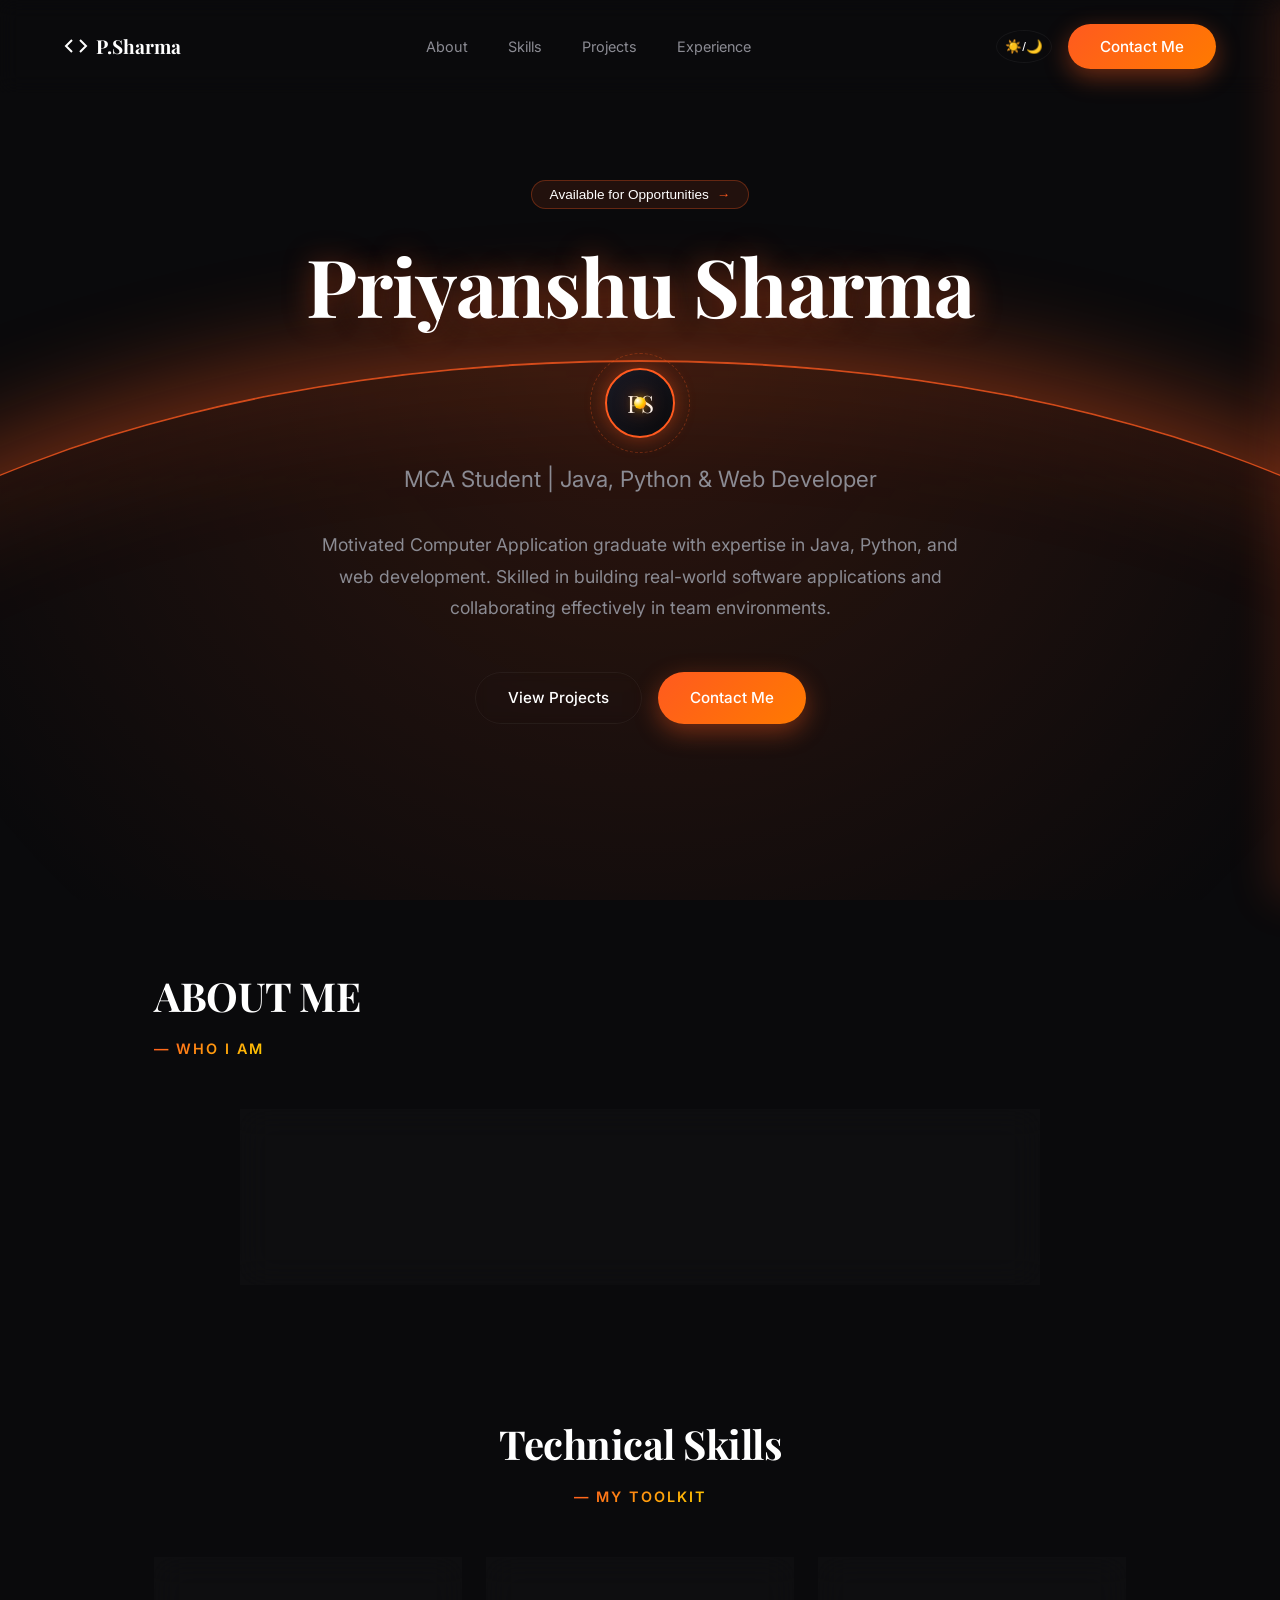
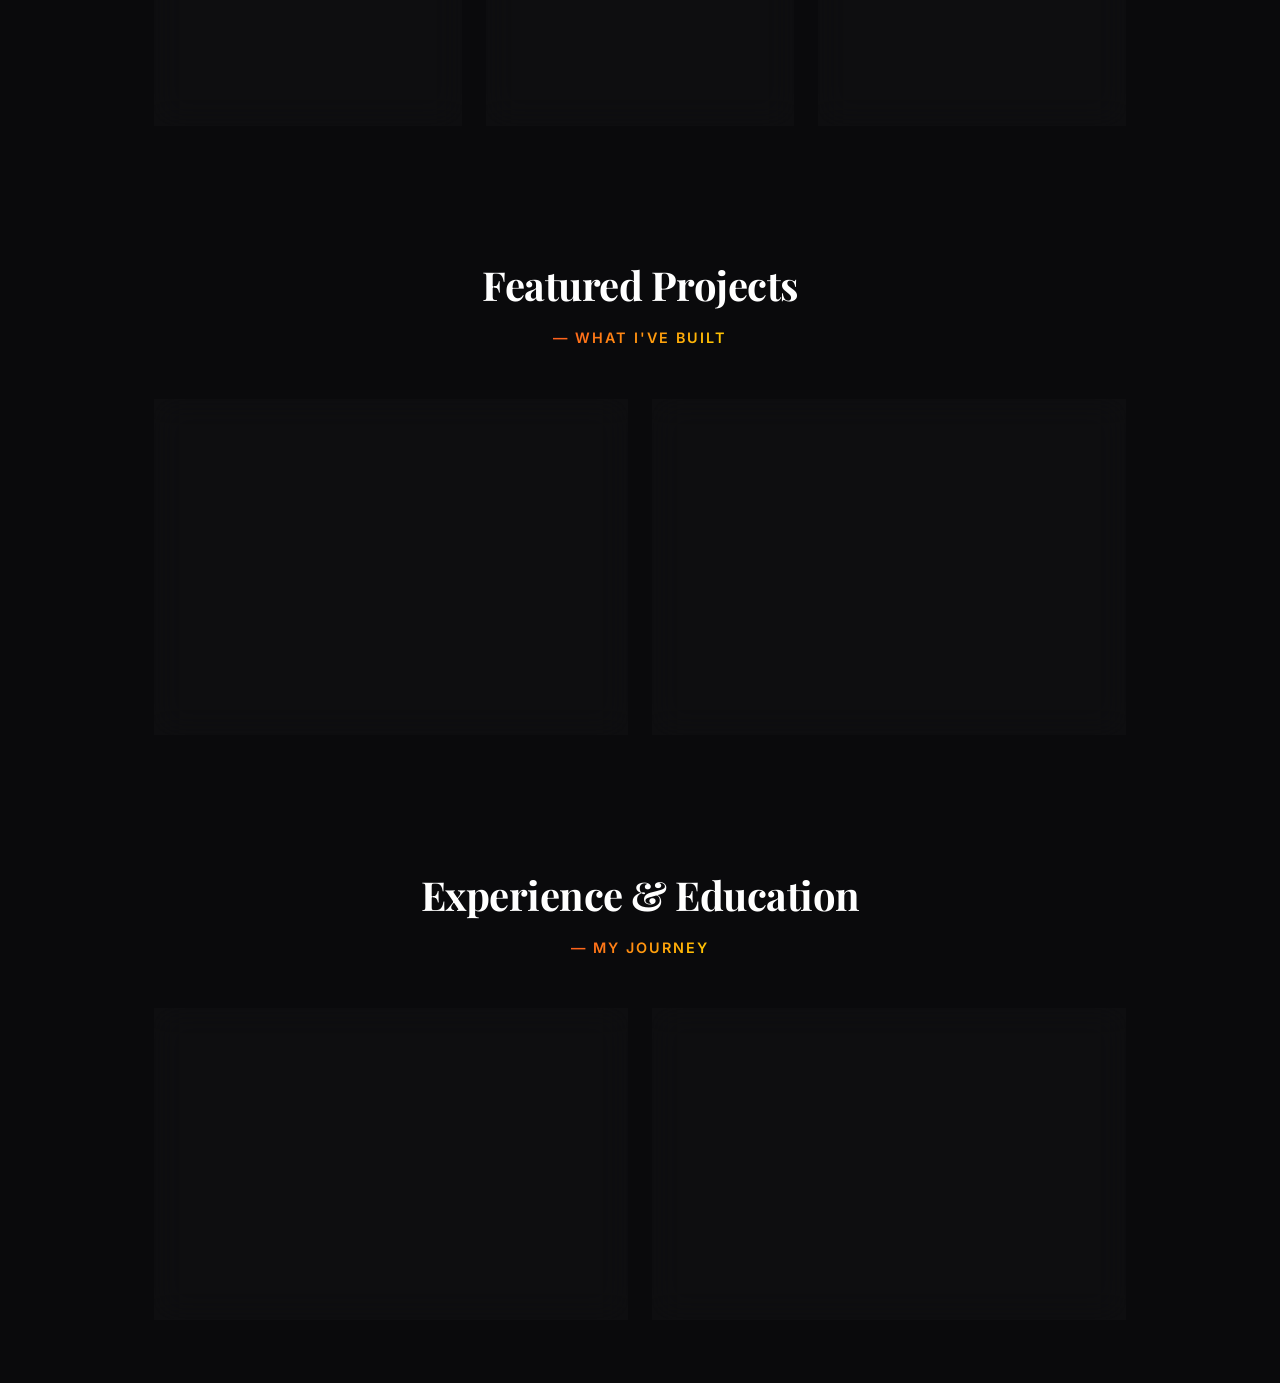
==== index.html @ 864eafe2 "modification 6.1" ====
<!DOCTYPE html>
<html lang="en">
<head>
    <meta charset="UTF-8">
    <meta name="viewport" content="width=device-width, initial-scale=1.0">
    <title>Priyanshu Sharma | Portfolio</title>
    
    <link rel="preconnect" href="https://fonts.googleapis.com">
    <link rel="preconnect" href="https://fonts.gstatic.com" crossorigin>
    <link href="https://fonts.googleapis.com/css2?family=Inter:wght@300;400;500;600&family=Playfair+Display:ital,wght@0,600;0,700;1,600&display=swap" rel="stylesheet">
    
    <link rel="stylesheet" href="style.css">
    <script src="script.js" defer></script>
</head>
<body>

    <nav>
        <div class="logo">
            <svg width="24" height="24" viewBox="0 0 24 24" fill="none" stroke="currentColor" stroke-width="2"><path d="M16 18l6-6-6-6M8 6l-6 6 6 6"/></svg>
            P.Sharma
        </div>
        <div class="nav-links">
            <a href="#about">About</a>
            <a href="#skills">Skills</a>
            <a href="#projects">Projects</a>
            <a href="#experience">Experience</a>
        </div>
        <div class="nav-actions">
            <button class="theme-toggle" id="toggleBtn" aria-label="Toggle Theme">☀️/🌙</button>
            <button class="btn btn-primary">Contact Me</button>
        </div>
    </nav>

    <section class="hero-section">
        <div class="hero-container text-center">
            
            <button class="pill-badge animate-up">
                Available for Opportunities <span>→</span>
            </button>
            
            <div class="hero-title-wrapper animate-up delay-1">
                <h1 class="glow-text">Priyanshu Sharma</h1>
                <div class="profile-orbit-container">
                    <div class="profile-img-placeholder">PS</div> <div class="orbit-path"></div>
                    <div class="orbit-planet"></div>
                </div>
            </div>
            
            <h2 class="animate-up delay-2">MCA Student | Java, Python & Web Developer</h2>
            
            <p class="animate-up delay-3 hero-desc">
                Motivated Computer Application graduate with expertise in Java, Python, and web development. Skilled in building real-world software applications and collaborating effectively in team environments.
            </p>
            
            <div class="hero-buttons animate-up delay-3">
                <a href="#projects" class="btn btn-outline">View Projects</a>
                <button class="btn btn-primary">Contact Me</button>
            </div>

        </div>

        <div class="hero-horizon"></div>
    </section>

    <section id="about" class="section-container relative-z">
        <div class="section-header animate-up">
            <h2>ABOUT ME</h2>
            <span class="gradient-text">— WHO I AM</span>
        </div>
        <div class="glass-card animate-up delay-1 text-center max-w-800 mx-auto">
            <p>Eager to contribute technical knowledge to innovative projects in a tech-driven organization. Currently pursuing Master of Computer Applications (MCA) at Kalinga Institute of Industrial Technology, building upon a strong foundation from my BCA at Techno India University.</p>
        </div>
    </section>

    <section id="skills" class="section-container relative-z">
        <div class="section-header text-center animate-up">
            <h2>Technical Skills</h2>
            <span class="gradient-text">— MY TOOLKIT</span>
        </div>
        <div class="grid-container animate-up delay-1">
            <div class="glass-card skill-card text-center">
                <h3>Programming</h3>
                <p class="text-muted">Java, Python, SQL</p>
            </div>
            <div class="glass-card skill-card text-center delay-1">
                <h3>Frameworks & Libs</h3>
                <p class="text-muted">React, NumPy, Pandas</p>
            </div>
            <div class="glass-card skill-card text-center delay-2">
                <h3>Databases & Tools</h3>
                <p class="text-muted">MySQL, Git</p>
            </div>
        </div>
    </section>

    <section id="projects" class="section-container relative-z">
        <div class="section-header animate-up text-center">
            <h2>Featured Projects</h2>
            <span class="gradient-text">— WHAT I'VE BUILT</span>
        </div>
        <div class="grid-container animate-up delay-1">
            <div class="glass-card project-card">
                <h3>Banking Management System</h3>
                <span class="tech-stack">Python, Streamlit</span>
                <ul class="project-bullets">
                    <li>Built a web-based AI banking assistant using Streamlit.</li>
                    <li>Automated balance inquiries and customer data retrieval.</li>
                    <li>Improved user task completion time by 40%.</li>
                </ul>
            </div>
            <div class="glass-card project-card delay-1">
                <h3>Employee Management System</h3>
                <span class="tech-stack">Java, MySQL</span>
                <ul class="project-bullets">
                    <li>Developed full-stack system to streamline HR workflows.</li>
                    <li>Integrated secure MySQL database improving data accuracy by 35%.</li>
                    <li>Implemented automated reporting modules.</li>
                </ul>
            </div>
        </div>
    </section>

    <section id="experience" class="section-container relative-z pb-5">
        <div class="section-header animate-up text-center">
            <h2>Experience & Education</h2>
            <span class="gradient-text">— MY JOURNEY</span>
        </div>
        <div class="grid-container animate-up delay-1">
            <div class="glass-card project-card">
                <h3>Web Development Intern</h3>
                <span class="tech-stack">Acmegrade | Sep 2024 – Oct 2024</span>
                <ul class="project-bullets mt-2">
                    <li>Collaborated in building responsive web applications.</li>
                    <li>Assisted in deployment and maintenance of production-grade systems.</li>
                </ul>
            </div>
            <div class="glass-card project-card delay-1">
                <h3>Master of Computer Applications</h3>
                <span class="tech-stack">KIIT University | 2025 – Present</span>
                <p class="text-muted mt-2">Currently pursuing MCA with a focus on advanced computing, full-stack development, and AI-based applications. CGPA: 7.5</p>
            </div>
        </div>
    </section>

    <div id="contactSidebar" class="contact-sidebar">
        <button id="closeSidebarBtn" class="close-sidebar-btn">✕</button>
        
        <div class="sidebar-content">
            <h3 class="sidebar-heading glow-text">Let's Work Together</h3>
            <p class="sidebar-subtext">Get in touch to collaborate or discuss opportunities.</p>
            <button class="btn btn-primary get-started-btn">Get Started</button>
            
            <div class="sidebar-details">
                <div class="contact-item">
                    <span class="label">Email</span>
                    <a href="mailto:priyanshusharma18015@gmail.com">priyanshusharma18015@gmail.com</a>
                </div>
                <div class="contact-item">
                    <span class="label">Phone</span>
                    <a href="tel:+917439451492">+91 7439451492</a>
                </div>
                
                <div class="sidebar-socials">
                    <a href="#" class="social-icon" aria-label="LinkedIn">
                        <svg viewBox="0 0 24 24" fill="currentColor"><path d="M19 0h-14c-2.761 0-5 2.239-5 5v14c0 2.761 2.239 5 5 5h14c2.762 0 5-2.239 5-5v-14c0-2.761-2.238-5-5-5zm-11 19h-3v-11h3v11zm-1.5-12.268c-.966 0-1.75-.79-1.75-1.764s.784-1.764 1.75-1.764 1.75.79 1.75 1.764-.783 1.764-1.75 1.764zm13.5 12.268h-3v-5.604c0-3.368-4-3.113-4 0v5.604h-3v-11h3v1.765c1.396-2.586 7-2.777 7 2.476v6.759z"/></svg>
                    </a>
                    <a href="https://github.com/priyanshusharma445" target="_blank" class="social-icon" aria-label="GitHub">
                        <svg viewBox="0 0 24 24" fill="currentColor"><path d="M12 0c-6.626 0-12 5.373-12 12 0 5.302 3.438 9.8 8.207 11.387.599.111.793-.261.793-.577v-2.234c-3.338.726-4.033-1.416-4.033-1.416-.546-1.387-1.333-1.756-1.333-1.756-1.089-.745.083-.729.083-.729 1.205.084 1.839 1.237 1.839 1.237 1.07 1.834 2.807 1.304 3.492.997.107-.775.418-1.305.762-1.604-2.665-.305-5.467-1.334-5.467-5.931 0-1.311.469-2.381 1.236-3.221-.124-.303-.535-1.524.117-3.176 0 0 1.008-.322 3.301 1.23.957-.266 1.983-.399 3.003-.404 1.02.005 2.047.138 3.006.404 2.291-1.552 3.297-1.23 3.297-1.23.653 1.653.242 2.874.118 3.176.77.84 1.235 1.911 1.235 3.221 0 4.609-2.807 5.624-5.479 5.921.43.372.823 1.102.823 2.222v3.293c0 .319.192.694.801.576 4.765-1.589 8.199-6.086 8.199-11.386 0-6.627-5.373-12-12-12z"/></svg>
                    </a>
                </div>
            </div>
        </div>
    </div>

</body>
</html>
---- style.css ----
/* --- Premium Theme Variables --- */
:root {
    --bg-primary: #0a0a0c;
    --text-main: #ffffff;
    --text-muted: #8b8b93;
    
    /* Brand Gradients & Glows */
    --accent-orange: #ff5a1f;
    --accent-yellow: #ffcc00;
    --glow-orange: rgba(255, 90, 31, 0.4);
    --glow-yellow: rgba(255, 200, 0, 0.2);
    
    /* Glassmorphism */
    --nav-bg: rgba(10, 10, 12, 0.8);
    --glass-bg: rgba(20, 20, 24, 0.4);
    --glass-border: rgba(255, 255, 255, 0.05);
}

/* Light Mode Overrides */
body.light-mode {
    --bg-primary: #f8f9fa;
    --text-main: #111111;
    --text-muted: #555555;
    --nav-bg: rgba(248, 249, 250, 0.9);
    --glass-bg: rgba(255, 255, 255, 0.7);
    --glass-border: rgba(0, 0, 0, 0.1);
}

/* --- Base Typography & Reset --- */
* { margin: 0; padding: 0; box-sizing: border-box; scroll-behavior: smooth; }

body {
    background-color: var(--bg-primary);
    color: var(--text-main);
    font-family: 'Inter', sans-serif;
    overflow-x: hidden;
    transition: background-color 0.4s ease, color 0.4s ease;
    line-height: 1.6;
}

/* Elegant Headings */
h1, h2, h3 { font-family: 'Playfair Display', serif; font-weight: 700; }

.text-center { text-align: center; }
.text-muted { color: var(--text-muted); }
.mx-auto { margin-left: auto; margin-right: auto; }
.max-w-800 { max-width: 800px; }
.relative-z { position: relative; z-index: 10; }
.mt-2 { margin-top: 0.5rem; }
.pb-5 { padding-bottom: 5rem; }

.glow-text { text-shadow: 0 0 30px var(--glow-orange); }
.gradient-text {
    background: linear-gradient(135deg, var(--accent-orange), var(--accent-yellow));
    -webkit-background-clip: text;
    -webkit-text-fill-color: transparent;
    font-weight: 600; letter-spacing: 2px; font-size: 0.9rem; text-transform: uppercase;
}

/* --- Navigation --- */
nav {
    display: flex; justify-content: space-between; align-items: center;
    padding: 1.5rem 5%; position: fixed; top: 0; width: 100%;
    z-index: 100; background: transparent; 
    backdrop-filter: blur(10px); -webkit-backdrop-filter: blur(10px);
    transition: all 0.5s ease;
}
.logo { font-size: 1.2rem; font-weight: bold; display: flex; align-items: center; gap: 8px; font-family: 'Playfair Display', serif;}
.nav-links { display: flex; gap: 2.5rem; }
.nav-links a { color: var(--text-muted); font-size: 0.9rem; text-decoration: none; transition: color 0.3s; }
.nav-links a:hover { color: var(--text-main); }
.nav-actions { display: flex; align-items: center; gap: 1rem; }

/* --- Buttons --- */
.btn {
    font-family: 'Inter', sans-serif; font-weight: 500; font-size: 0.95rem;
    padding: 0.8rem 2rem; border-radius: 50px; cursor: pointer;
    border: none; transition: all 0.3s ease; display: inline-block; text-decoration: none;
}
.btn-primary {
    background: linear-gradient(135deg, var(--accent-orange), #ff7a00); color: #fff;
    box-shadow: 0 8px 25px var(--glow-orange);
}
.btn-primary:hover { transform: translateY(-2px); box-shadow: 0 12px 35px var(--glow-orange); }

.btn-outline {
    background: transparent; border: 1px solid var(--glass-border); color: var(--text-main);
    backdrop-filter: blur(5px);
}
.btn-outline:hover { background: rgba(255,255,255,0.05); border-color: var(--text-muted); }

.theme-toggle {
    background: transparent; border: 1px solid var(--glass-border); color: var(--text-main);
    padding: 0.5rem; border-radius: 50%; cursor: pointer; transition: 0.3s;
}
.theme-toggle:hover { background: var(--glass-bg); transform: scale(1.1); }

/* Pill Badge */
.pill-badge {
    background: rgba(255,90,31,0.1); border: 1px solid rgba(255,90,31,0.3);
    padding: 6px 18px; border-radius: 50px; color: var(--text-main);
    font-size: 0.85rem; display: inline-flex; align-items: center; gap: 8px;
    cursor: pointer; margin-bottom: 2rem; transition: all 0.3s;
}
.pill-badge span { color: var(--accent-orange); font-weight: bold; }
.pill-badge:hover { background: rgba(255,90,31,0.2); box-shadow: 0 0 20px var(--glow-orange); }

/* --- Centered Hero Layout --- */
.hero-section {
    position: relative; min-height: 100vh; display: flex; flex-direction: column; 
    align-items: center; justify-content: flex-start; padding-top: 20vh;
    overflow: hidden; 
}
.hero-container { position: relative; z-index: 10; max-width: 800px; padding: 0 5%; }

/* NEW: Hero Title & Orbit Container */
.hero-title-wrapper {
    display: flex; align-items: center; justify-content: center;
    gap: 1.5rem; flex-wrap: wrap; margin-bottom: 0.5rem;
}
.hero-title-wrapper h1 { font-size: 5rem; letter-spacing: -1px; line-height: 1.1; margin: 0; }

.profile-orbit-container {
    position: relative; width: 100px; height: 100px;
    display: flex; justify-content: center; align-items: center;
}
.profile-img-placeholder {
    width: 70px; height: 70px; border-radius: 50%;
    background: linear-gradient(135deg, #1a1a24, #0a0a0c);
    border: 2px solid #ff5a1f; box-shadow: 0 0 20px rgba(255, 90, 31, 0.4);
    display: flex; justify-content: center; align-items: center;
    font-family: 'Playfair Display', serif; font-size: 1.5rem; color: #fff; z-index: 2;
}
.orbit-path {
    position: absolute; width: 100%; height: 100%;
    border: 1px dashed rgba(255, 90, 31, 0.3); border-radius: 50%;
}
.orbit-planet {
    position: absolute; top: 50%; left: 50%; width: 12px; height: 12px;
    background: radial-gradient(circle at 30% 30%, #ffffff, #ffcc00, #ff5a1f);
    border-radius: 50%; box-shadow: 0 0 10px rgba(255, 200, 0, 0.6), 0 0 20px rgba(255, 90, 31, 0.8);
    margin: -6px 0 0 -6px; animation: rotateOrbit 8s linear infinite; z-index: 3;
}
@keyframes rotateOrbit {
    from { transform: rotate(0deg) translateX(50px) rotate(0deg); }
    to { transform: rotate(360deg) translateX(50px) rotate(-360deg); }
}

.hero-container h2 { font-size: 1.4rem; color: var(--text-muted); margin-bottom: 2rem; font-family: 'Inter', sans-serif; font-weight: 400; }
.hero-desc { font-size: 1.1rem; color: var(--text-muted); margin-bottom: 3rem; line-height: 1.8; }
.hero-buttons { display: flex; gap: 1rem; justify-content: center; }

/* Massive Semi-Circular Horizon */
.hero-horizon {
    position: absolute; bottom: -40vh; left: 50%; transform: translateX(-50%);
    width: 150vw; height: 100vh; border-radius: 50% 50% 0 0;
    border-top: 2px solid rgba(255, 90, 31, 0.8);
    box-shadow: 0 -30px 100px rgba(255, 90, 31, 0.4), inset 0 50px 100px rgba(255, 90, 31, 0.1);
    background: radial-gradient(ellipse at top, rgba(255, 90, 31, 0.15) 0%, transparent 60%);
    z-index: 1; pointer-events: none;
}

/* --- Sections & Glass Cards --- */
.section-container { padding: 4rem 5%; max-width: 1100px; margin: 0 auto; }
.section-header { margin-bottom: 3rem; }
.section-header h2 { font-size: 2.5rem; margin-bottom: 0.5rem; letter-spacing: -0.5px; }

.glass-card {
    background: var(--glass-bg); border: 1px solid var(--glass-border);
    border-radius: 20px; padding: 3rem 2.5rem;
    backdrop-filter: blur(16px); -webkit-backdrop-filter: blur(16px);
    transition: all 0.4s ease;
}
.glass-card:hover { transform: translateY(-5px); border-color: rgba(255, 90, 31, 0.3); box-shadow: 0 10px 30px rgba(0,0,0,0.3); }

.grid-container { display: grid; grid-template-columns: repeat(auto-fit, minmax(300px, 1fr)); gap: 1.5rem; }

.skill-card h3 { margin-bottom: 0.5rem; font-size: 1.4rem; font-family: 'Inter', sans-serif; font-weight: 600;}
.project-card h3 { font-size: 1.5rem; margin-bottom: 0.3rem; }
.tech-stack { display: inline-block; font-size: 0.85rem; color: var(--accent-orange); margin-bottom: 1.5rem; font-weight: 500; }
.project-bullets { margin-left: 1.2rem; color: var(--text-muted); font-size: 0.95rem; }
.project-bullets li { margin-bottom: 0.5rem; }

/* --- NEW: Sliding Contact Sidebar --- */
.contact-sidebar {
    position: fixed; top: 0; right: 0; width: 100%; max-width: 420px; height: 100vh;
    background: rgba(20, 20, 24, 0.85); backdrop-filter: blur(15px); -webkit-backdrop-filter: blur(15px);
    border-left: 2px solid rgba(255, 90, 31, 0.6); box-shadow: -10px 0 40px rgba(255, 90, 31, 0.15);
    z-index: 9999; transform: translateX(100%); transition: transform 0.5s ease;
    display: flex; flex-direction: column; justify-content: center;
}
.contact-sidebar.active { transform: translateX(0); }

.close-sidebar-btn {
    position: absolute; top: 2rem; right: 2.5rem; background: transparent; border: none;
    color: #8b8b93; font-size: 1.8rem; cursor: pointer; transition: color 0.3s ease, transform 0.3s ease;
}
.close-sidebar-btn:hover { color: #ff5a1f; transform: rotate(90deg); }

.sidebar-content { padding: 3rem; }
.sidebar-heading { font-family: 'Playfair Display', serif; font-size: 2.2rem; margin-bottom: 0.5rem; }
.sidebar-subtext { color: #8b8b93; margin-bottom: 2rem; font-size: 0.95rem; line-height: 1.5; }
.get-started-btn { margin-bottom: 3rem; width: 100%; }

.contact-item { margin-bottom: 1.5rem; }
.contact-item .label { display: block; font-size: 0.8rem; color: #8b8b93; text-transform: uppercase; letter-spacing: 1px; margin-bottom: 0.3rem; }
.contact-item a { color: #ffffff; font-size: 1.1rem; text-decoration: none; transition: color 0.3s ease; }
.contact-item a:hover { color: #ff5a1f; text-shadow: 0 0 10px rgba(255, 90, 31, 0.5); }

.sidebar-socials { display: flex; gap: 1rem; margin-top: 2rem; }
.social-icon {
    width: 45px; height: 45px; border-radius: 50%; border: 1px solid var(--glass-border); background: rgba(255,255,255,0.05);
    display: flex; align-items: center; justify-content: center; color: var(--text-main); transition: all 0.3s ease;
}
.social-icon svg { width: 20px; height: 20px; }
.social-icon:hover {
    border-color: var(--accent-orange); color: var(--accent-orange);
    box-shadow: 0 0 15px var(--glow-orange); transform: translateY(-3px);
}

/* --- Entrance Animations --- */
.animate-up { opacity: 0; transform: translateY(30px); transition: all 0.8s cubic-bezier(0.16, 1, 0.3, 1); }
.animate-up.visible { opacity: 1; transform: translateY(0); }
.delay-1 { transition-delay: 0.1s; }
.delay-2 { transition-delay: 0.2s; }
.delay-3 { transition-delay: 0.3s; }

/* --- Responsive --- */
@media (max-width: 900px) {
    .nav-links { display: none; }
    .hero-title-wrapper h1 { font-size: 3.5rem; }
    .hero-horizon { width: 250vw; bottom: -20vh; height: 60vh; }
    .hero-buttons { flex-direction: column; width: 100%; max-width: 300px; margin: 0 auto; }
}
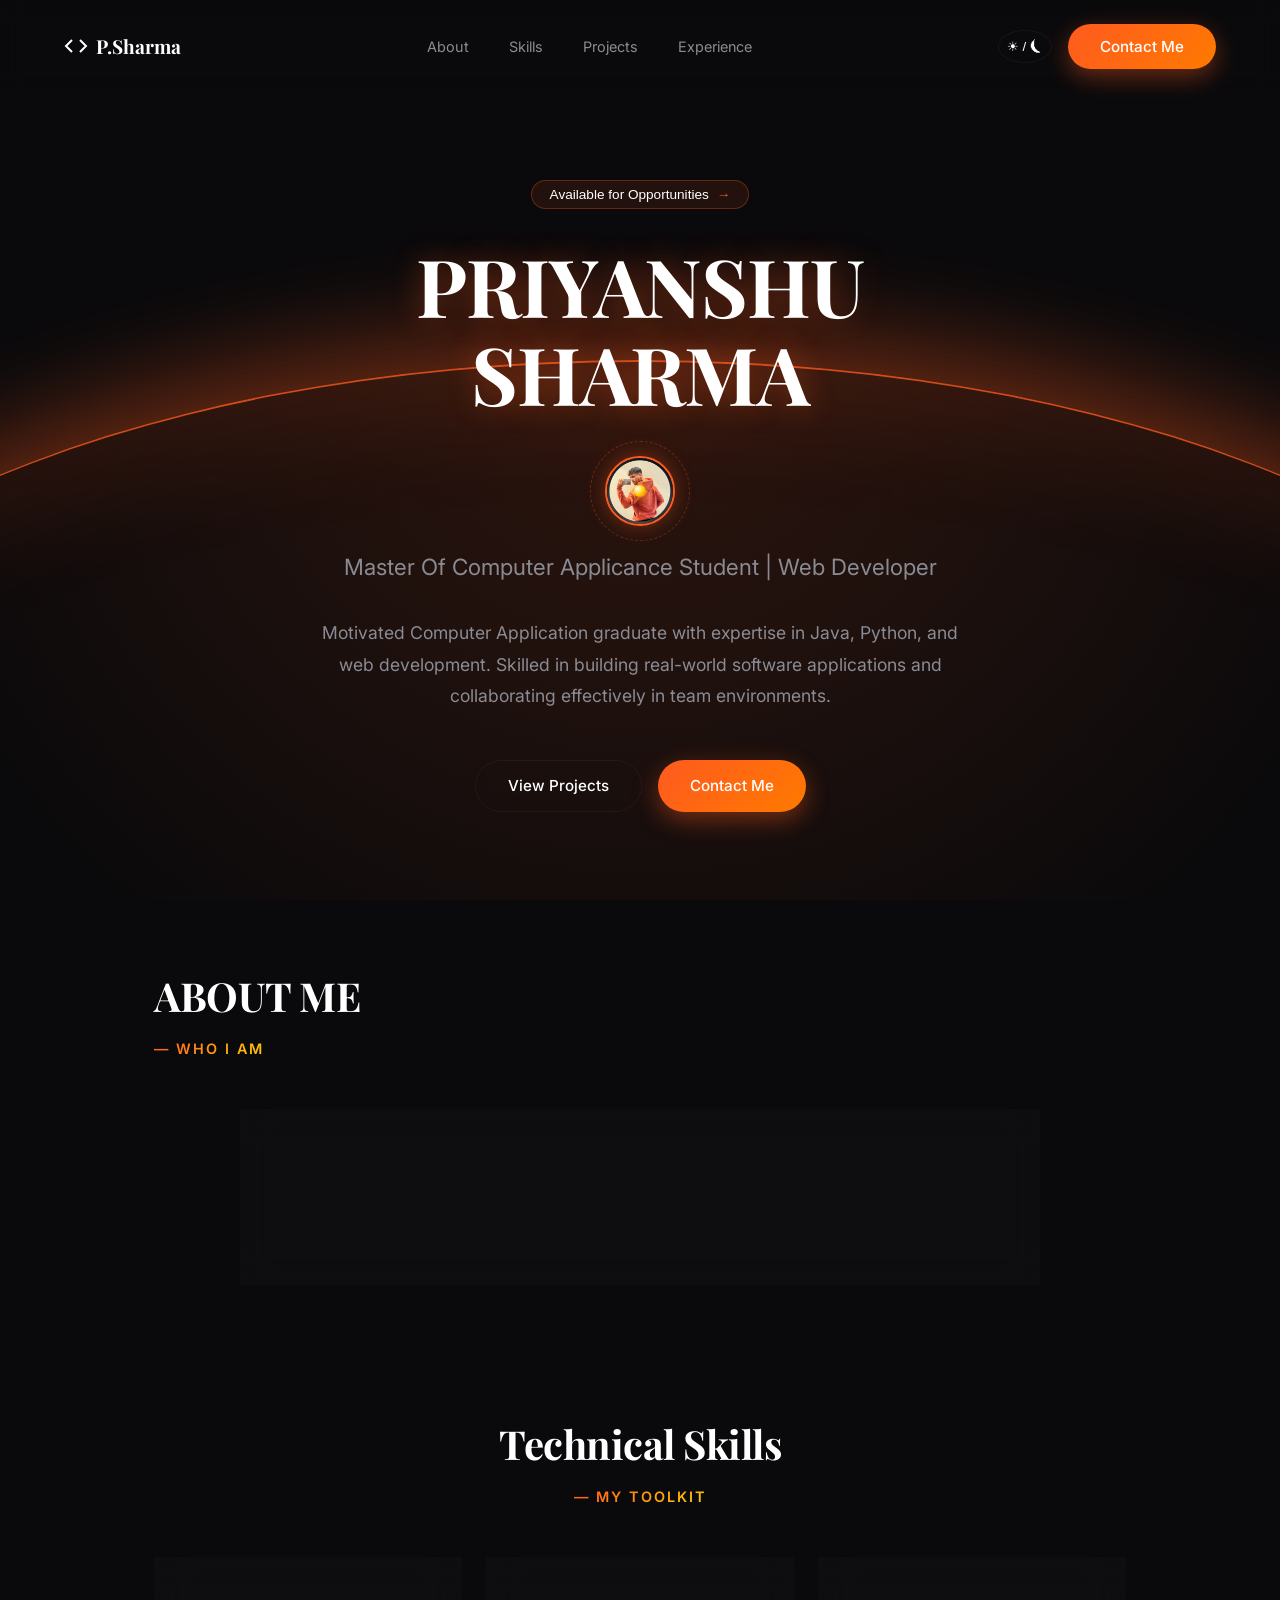
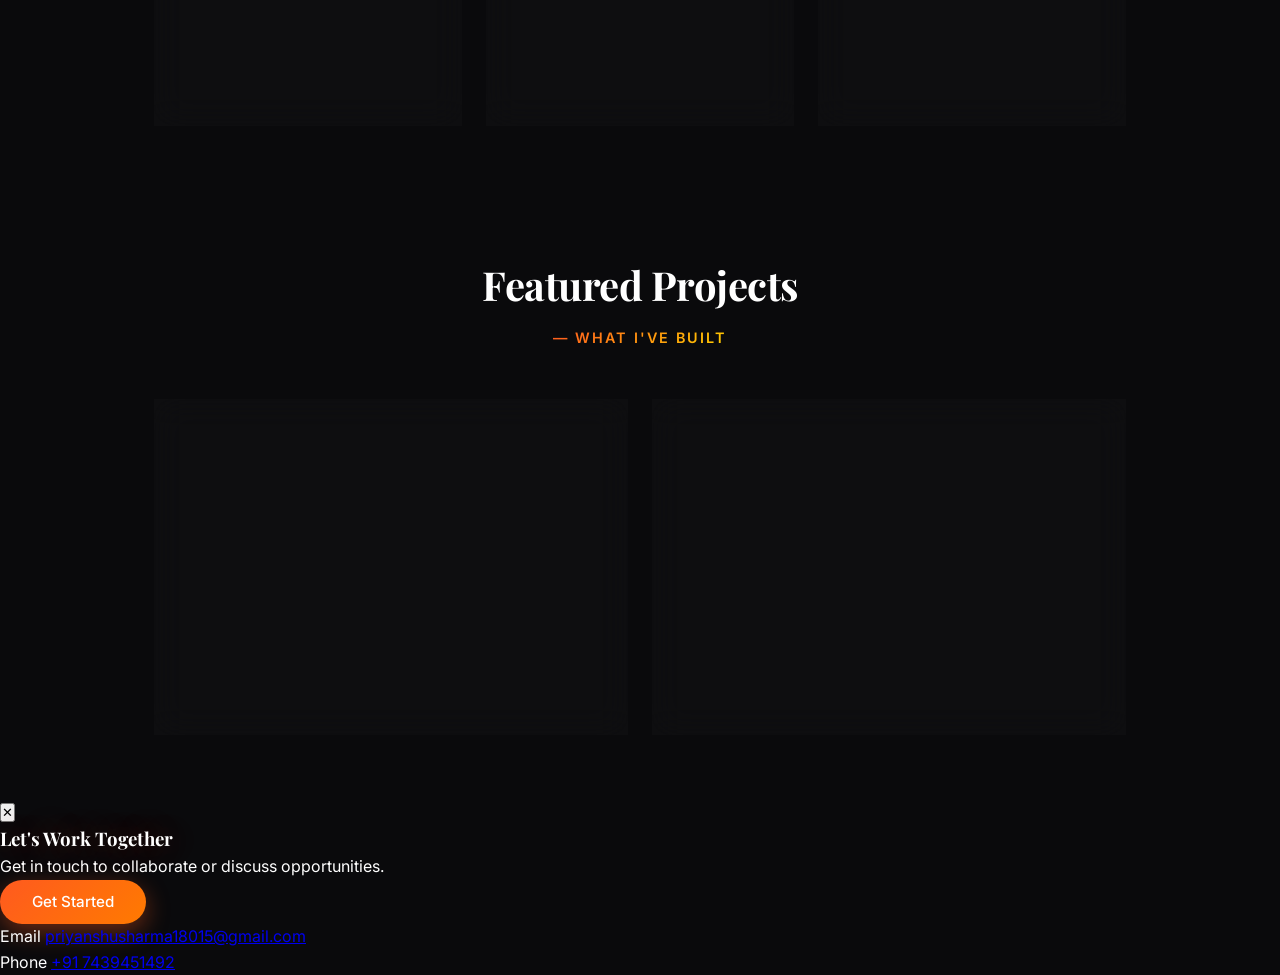
==== commit 0f155c20: "modification 6.5" ====
--- a/index.html
+++ b/index.html
@@ -26,7 +26,7 @@
             <a href="#experience">Experience</a>
         </div>
         <div class="nav-actions">
-            <button class="theme-toggle" id="toggleBtn" aria-label="Toggle Theme">☀️/🌙</button>
+            <button class="theme-toggle" id="toggleBtn" aria-label="Toggle Theme">☀︎ / ⏾ </button>
             <button class="btn btn-primary">Contact Me</button>
         </div>
     </nav>
@@ -39,14 +39,17 @@
             </button>
             
             <div class="hero-title-wrapper animate-up delay-1">
-                <h1 class="glow-text">Priyanshu Sharma</h1>
+                <h1 class="glow-text">PRIYANSHU SHARMA</h1>
                 <div class="profile-orbit-container">
-                    <div class="profile-img-placeholder">PS</div> <div class="orbit-path"></div>
+                    <div class="profile-img-placeholder">
+                        <img src="myself.jpeg" alt="Priyanshu Sharma">
+                    </div> 
+                    <div class="orbit-path"></div>
                     <div class="orbit-planet"></div>
                 </div>
             </div>
             
-            <h2 class="animate-up delay-2">MCA Student | Java, Python & Web Developer</h2>
+            <h2 class="animate-up delay-2">Master Of Computer Applicance Student | Web Developer</h2>
             
             <p class="animate-up delay-3 hero-desc">
                 Motivated Computer Application graduate with expertise in Java, Python, and web development. Skilled in building real-world software applications and collaborating effectively in team environments.
@@ -80,7 +83,7 @@
         <div class="grid-container animate-up delay-1">
             <div class="glass-card skill-card text-center">
                 <h3>Programming</h3>
-                <p class="text-muted">Java, Python, SQL</p>
+                <p class="text-muted">Java, Python, C</p>
             </div>
             <div class="glass-card skill-card text-center delay-1">
                 <h3>Frameworks & Libs</h3>
@@ -88,7 +91,7 @@
             </div>
             <div class="glass-card skill-card text-center delay-2">
                 <h3>Databases & Tools</h3>
-                <p class="text-muted">MySQL, Git</p>
+                <p class="text-muted">MySQL, SQL, Git/Github</p>
             </div>
         </div>
     </section>
@@ -120,36 +123,12 @@
         </div>
     </section>
 
-    <section id="experience" class="section-container relative-z pb-5">
-        <div class="section-header animate-up text-center">
-            <h2>Experience & Education</h2>
-            <span class="gradient-text">— MY JOURNEY</span>
-        </div>
-        <div class="grid-container animate-up delay-1">
-            <div class="glass-card project-card">
-                <h3>Web Development Intern</h3>
-                <span class="tech-stack">Acmegrade | Sep 2024 – Oct 2024</span>
-                <ul class="project-bullets mt-2">
-                    <li>Collaborated in building responsive web applications.</li>
-                    <li>Assisted in deployment and maintenance of production-grade systems.</li>
-                </ul>
-            </div>
-            <div class="glass-card project-card delay-1">
-                <h3>Master of Computer Applications</h3>
-                <span class="tech-stack">KIIT University | 2025 – Present</span>
-                <p class="text-muted mt-2">Currently pursuing MCA with a focus on advanced computing, full-stack development, and AI-based applications. CGPA: 7.5</p>
-            </div>
-        </div>
-    </section>
-
     <div id="contactSidebar" class="contact-sidebar">
         <button id="closeSidebarBtn" class="close-sidebar-btn">✕</button>
-        
         <div class="sidebar-content">
             <h3 class="sidebar-heading glow-text">Let's Work Together</h3>
             <p class="sidebar-subtext">Get in touch to collaborate or discuss opportunities.</p>
             <button class="btn btn-primary get-started-btn">Get Started</button>
-            
             <div class="sidebar-details">
                 <div class="contact-item">
                     <span class="label">Email</span>
@@ -159,18 +138,8 @@
                     <span class="label">Phone</span>
                     <a href="tel:+917439451492">+91 7439451492</a>
                 </div>
-                
-                <div class="sidebar-socials">
-                    <a href="#" class="social-icon" aria-label="LinkedIn">
-                        <svg viewBox="0 0 24 24" fill="currentColor"><path d="M19 0h-14c-2.761 0-5 2.239-5 5v14c0 2.761 2.239 5 5 5h14c2.762 0 5-2.239 5-5v-14c0-2.761-2.238-5-5-5zm-11 19h-3v-11h3v11zm-1.5-12.268c-.966 0-1.75-.79-1.75-1.764s.784-1.764 1.75-1.764 1.75.79 1.75 1.764-.783 1.764-1.75 1.764zm13.5 12.268h-3v-5.604c0-3.368-4-3.113-4 0v5.604h-3v-11h3v1.765c1.396-2.586 7-2.777 7 2.476v6.759z"/></svg>
-                    </a>
-                    <a href="https://github.com/priyanshusharma445" target="_blank" class="social-icon" aria-label="GitHub">
-                        <svg viewBox="0 0 24 24" fill="currentColor"><path d="M12 0c-6.626 0-12 5.373-12 12 0 5.302 3.438 9.8 8.207 11.387.599.111.793-.261.793-.577v-2.234c-3.338.726-4.033-1.416-4.033-1.416-.546-1.387-1.333-1.756-1.333-1.756-1.089-.745.083-.729.083-.729 1.205.084 1.839 1.237 1.839 1.237 1.07 1.834 2.807 1.304 3.492.997.107-.775.418-1.305.762-1.604-2.665-.305-5.467-1.334-5.467-5.931 0-1.311.469-2.381 1.236-3.221-.124-.303-.535-1.524.117-3.176 0 0 1.008-.322 3.301 1.23.957-.266 1.983-.399 3.003-.404 1.02.005 2.047.138 3.006.404 2.291-1.552 3.297-1.23 3.297-1.23.653 1.653.242 2.874.118 3.176.77.84 1.235 1.911 1.235 3.221 0 4.609-2.807 5.624-5.479 5.921.43.372.823 1.102.823 2.222v3.293c0 .319.192.694.801.576 4.765-1.589 8.199-6.086 8.199-11.386 0-6.627-5.373-12-12-12z"/></svg>
-                    </a>
-                </div>
             </div>
         </div>
     </div>
-
 </body>
 </html>
--- a/style.css
+++ b/style.css
@@ -3,20 +3,15 @@
     --bg-primary: #0a0a0c;
     --text-main: #ffffff;
     --text-muted: #8b8b93;
-    
-    /* Brand Gradients & Glows */
     --accent-orange: #ff5a1f;
     --accent-yellow: #ffcc00;
     --glow-orange: rgba(255, 90, 31, 0.4);
     --glow-yellow: rgba(255, 200, 0, 0.2);
-    
-    /* Glassmorphism */
     --nav-bg: rgba(10, 10, 12, 0.8);
     --glass-bg: rgba(20, 20, 24, 0.4);
     --glass-border: rgba(255, 255, 255, 0.05);
 }
 
-/* Light Mode Overrides */
 body.light-mode {
     --bg-primary: #f8f9fa;
     --text-main: #111111;
@@ -26,7 +21,6 @@
     --glass-border: rgba(0, 0, 0, 0.1);
 }
 
-/* --- Base Typography & Reset --- */
 * { margin: 0; padding: 0; box-sizing: border-box; scroll-behavior: smooth; }
 
 body {
@@ -38,7 +32,6 @@
     line-height: 1.6;
 }
 
-/* Elegant Headings */
 h1, h2, h3 { font-family: 'Playfair Display', serif; font-weight: 700; }
 
 .text-center { text-align: center; }
@@ -95,7 +88,6 @@
 }
 .theme-toggle:hover { background: var(--glass-bg); transform: scale(1.1); }
 
-/* Pill Badge */
 .pill-badge {
     background: rgba(255,90,31,0.1); border: 1px solid rgba(255,90,31,0.3);
     padding: 6px 18px; border-radius: 50px; color: var(--text-main);
@@ -105,7 +97,7 @@
 .pill-badge span { color: var(--accent-orange); font-weight: bold; }
 .pill-badge:hover { background: rgba(255,90,31,0.2); box-shadow: 0 0 20px var(--glow-orange); }
 
-/* --- Centered Hero Layout --- */
+/* --- Hero Layout --- */
 .hero-section {
     position: relative; min-height: 100vh; display: flex; flex-direction: column; 
     align-items: center; justify-content: flex-start; padding-top: 20vh;
@@ -113,7 +105,6 @@
 }
 .hero-container { position: relative; z-index: 10; max-width: 800px; padding: 0 5%; }
 
-/* NEW: Hero Title & Orbit Container */
 .hero-title-wrapper {
     display: flex; align-items: center; justify-content: center;
     gap: 1.5rem; flex-wrap: wrap; margin-bottom: 0.5rem;
@@ -124,13 +115,25 @@
     position: relative; width: 100px; height: 100px;
     display: flex; justify-content: center; align-items: center;
 }
+
+/* MODIFIED: Profile Image Container */
 .profile-img-placeholder {
     width: 70px; height: 70px; border-radius: 50%;
-    background: linear-gradient(135deg, #1a1a24, #0a0a0c);
-    border: 2px solid #ff5a1f; box-shadow: 0 0 20px rgba(255, 90, 31, 0.4);
-    display: flex; justify-content: center; align-items: center;
-    font-family: 'Playfair Display', serif; font-size: 1.5rem; color: #fff; z-index: 2;
-}
+    background: #1a1a24;
+    border: 2px solid #ff5a1f; 
+    box-shadow: 0 0 20px rgba(255, 90, 31, 0.4);
+    z-index: 2;
+    overflow: hidden; /* Clips image to circle */
+}
+
+/* NEW: Formatting for the image itself */
+.profile-img-placeholder img {
+    width: 100%;
+    height: 100%;
+    object-fit: cover; /* Prevents stretching */
+    display: block;
+}
+
 .orbit-path {
     position: absolute; width: 100%; height: 100%;
     border: 1px dashed rgba(255, 90, 31, 0.3); border-radius: 50%;
@@ -150,7 +153,6 @@
 .hero-desc { font-size: 1.1rem; color: var(--text-muted); margin-bottom: 3rem; line-height: 1.8; }
 .hero-buttons { display: flex; gap: 1rem; justify-content: center; }
 
-/* Massive Semi-Circular Horizon */
 .hero-horizon {
     position: absolute; bottom: -40vh; left: 50%; transform: translateX(-50%);
     width: 150vw; height: 100vh; border-radius: 50% 50% 0 0;
@@ -160,7 +162,7 @@
     z-index: 1; pointer-events: none;
 }
 
-/* --- Sections & Glass Cards --- */
+/* Glass Cards & Grid */
 .section-container { padding: 4rem 5%; max-width: 1100px; margin: 0 auto; }
 .section-header { margin-bottom: 3rem; }
 .section-header h2 { font-size: 2.5rem; margin-bottom: 0.5rem; letter-spacing: -0.5px; }
@@ -181,54 +183,45 @@
 .project-bullets { margin-left: 1.2rem; color: var(--text-muted); font-size: 0.95rem; }
 .project-bullets li { margin-bottom: 0.5rem; }
 
-/* --- NEW: Sliding Contact Sidebar --- */
-.contact-sidebar {
-    position: fixed; top: 0; right: 0; width: 100%; max-width: 420px; height: 100vh;
-    background: rgba(20, 20, 24, 0.85); backdrop-filter: blur(15px); -webkit-backdrop-filter: blur(15px);
-    border-left: 2px solid rgba(255, 90, 31, 0.6); box-shadow: -10px 0 40px rgba(255, 90, 31, 0.15);
-    z-index: 9999; transform: translateX(100%); transition: transform 0.5s ease;
-    display: flex; flex-direction: column; justify-content: center;
-}
-.contact-sidebar.active { transform: translateX(0); }
-
-.close-sidebar-btn {
-    position: absolute; top: 2rem; right: 2.5rem; background: transparent; border: none;
-    color: #8b8b93; font-size: 1.8rem; cursor: pointer; transition: color 0.3s ease, transform 0.3s ease;
-}
-.close-sidebar-btn:hover { color: #ff5a1f; transform: rotate(90deg); }
-
-.sidebar-content { padding: 3rem; }
-.sidebar-heading { font-family: 'Playfair Display', serif; font-size: 2.2rem; margin-bottom: 0.5rem; }
-.sidebar-subtext { color: #8b8b93; margin-bottom: 2rem; font-size: 0.95rem; line-height: 1.5; }
-.get-started-btn { margin-bottom: 3rem; width: 100%; }
-
-.contact-item { margin-bottom: 1.5rem; }
-.contact-item .label { display: block; font-size: 0.8rem; color: #8b8b93; text-transform: uppercase; letter-spacing: 1px; margin-bottom: 0.3rem; }
-.contact-item a { color: #ffffff; font-size: 1.1rem; text-decoration: none; transition: color 0.3s ease; }
-.contact-item a:hover { color: #ff5a1f; text-shadow: 0 0 10px rgba(255, 90, 31, 0.5); }
-
-.sidebar-socials { display: flex; gap: 1rem; margin-top: 2rem; }
-.social-icon {
-    width: 45px; height: 45px; border-radius: 50%; border: 1px solid var(--glass-border); background: rgba(255,255,255,0.05);
-    display: flex; align-items: center; justify-content: center; color: var(--text-main); transition: all 0.3s ease;
-}
-.social-icon svg { width: 20px; height: 20px; }
-.social-icon:hover {
-    border-color: var(--accent-orange); color: var(--accent-orange);
-    box-shadow: 0 0 15px var(--glow-orange); transform: translateY(-3px);
-}
-
-/* --- Entrance Animations --- */
+/* Entrance Animations */
 .animate-up { opacity: 0; transform: translateY(30px); transition: all 0.8s cubic-bezier(0.16, 1, 0.3, 1); }
 .animate-up.visible { opacity: 1; transform: translateY(0); }
 .delay-1 { transition-delay: 0.1s; }
 .delay-2 { transition-delay: 0.2s; }
 .delay-3 { transition-delay: 0.3s; }
 
-/* --- Responsive --- */
 @media (max-width: 900px) {
     .nav-links { display: none; }
     .hero-title-wrapper h1 { font-size: 3.5rem; }
-    .hero-horizon { width: 250vw; bottom: -20vh; height: 60vh; }
-    .hero-buttons { flex-direction: column; width: 100%; max-width: 300px; margin: 0 auto; }
+}
+
+/* Prevent horizontal scroll during animations */
+body {
+    overflow-x: hidden;
+}
+
+/* Ensure the sidebar is always on top */
+.contact-sidebar {
+    z-index: 9999;
+}
+
+/* Add a smooth dimming effect when sidebar is active */
+body:has(.contact-sidebar.active)::after {
+    content: "";
+    position: fixed;
+    top: 0;
+    left: 0;
+    width: 100vw;
+    height: 100vh;
+    background: rgba(0, 0, 0, 0.4);
+    backdrop-filter: blur(4px);
+    z-index: 9998; /* Just below the sidebar */
+}
+
+/* Ensure your photo in the orbit doesn't stretch */
+.profile-img-placeholder img {
+    width: 100%;
+    height: 100%;
+    object-fit: cover;
+    display: block;
 }
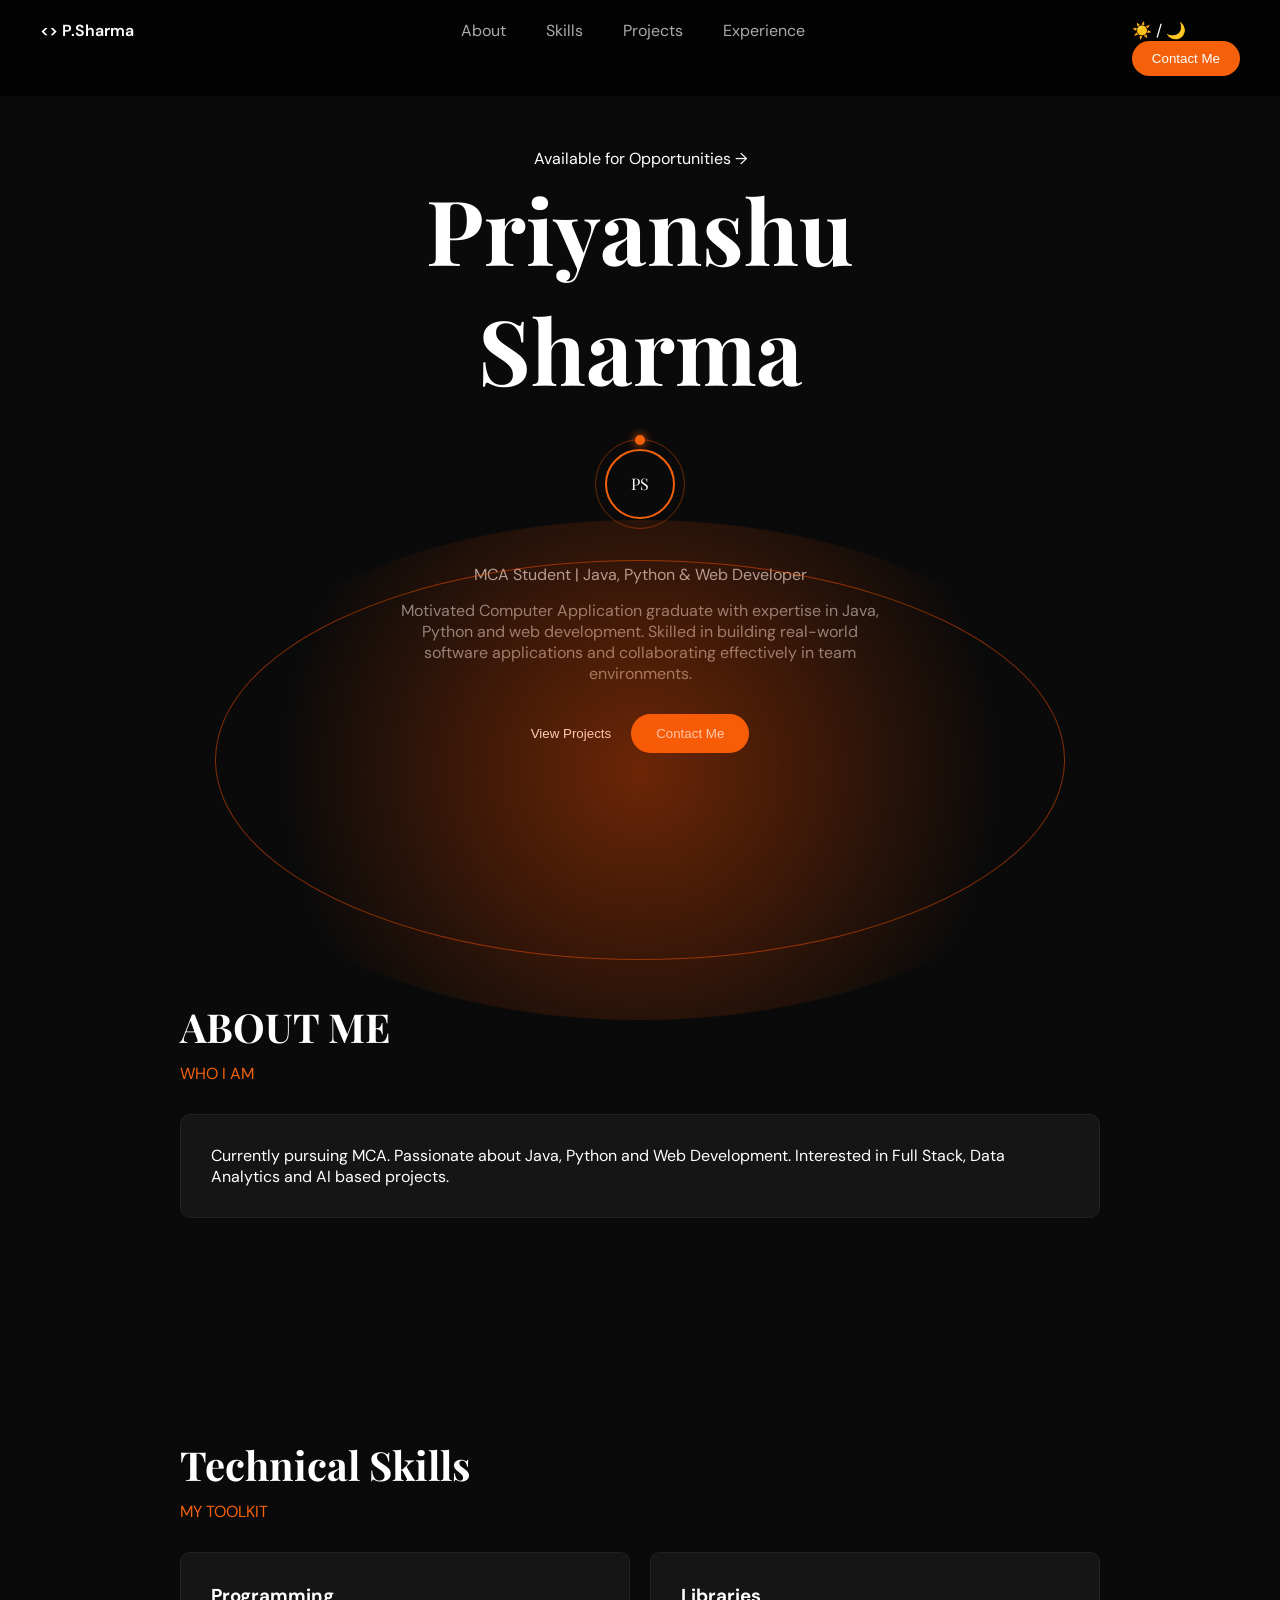
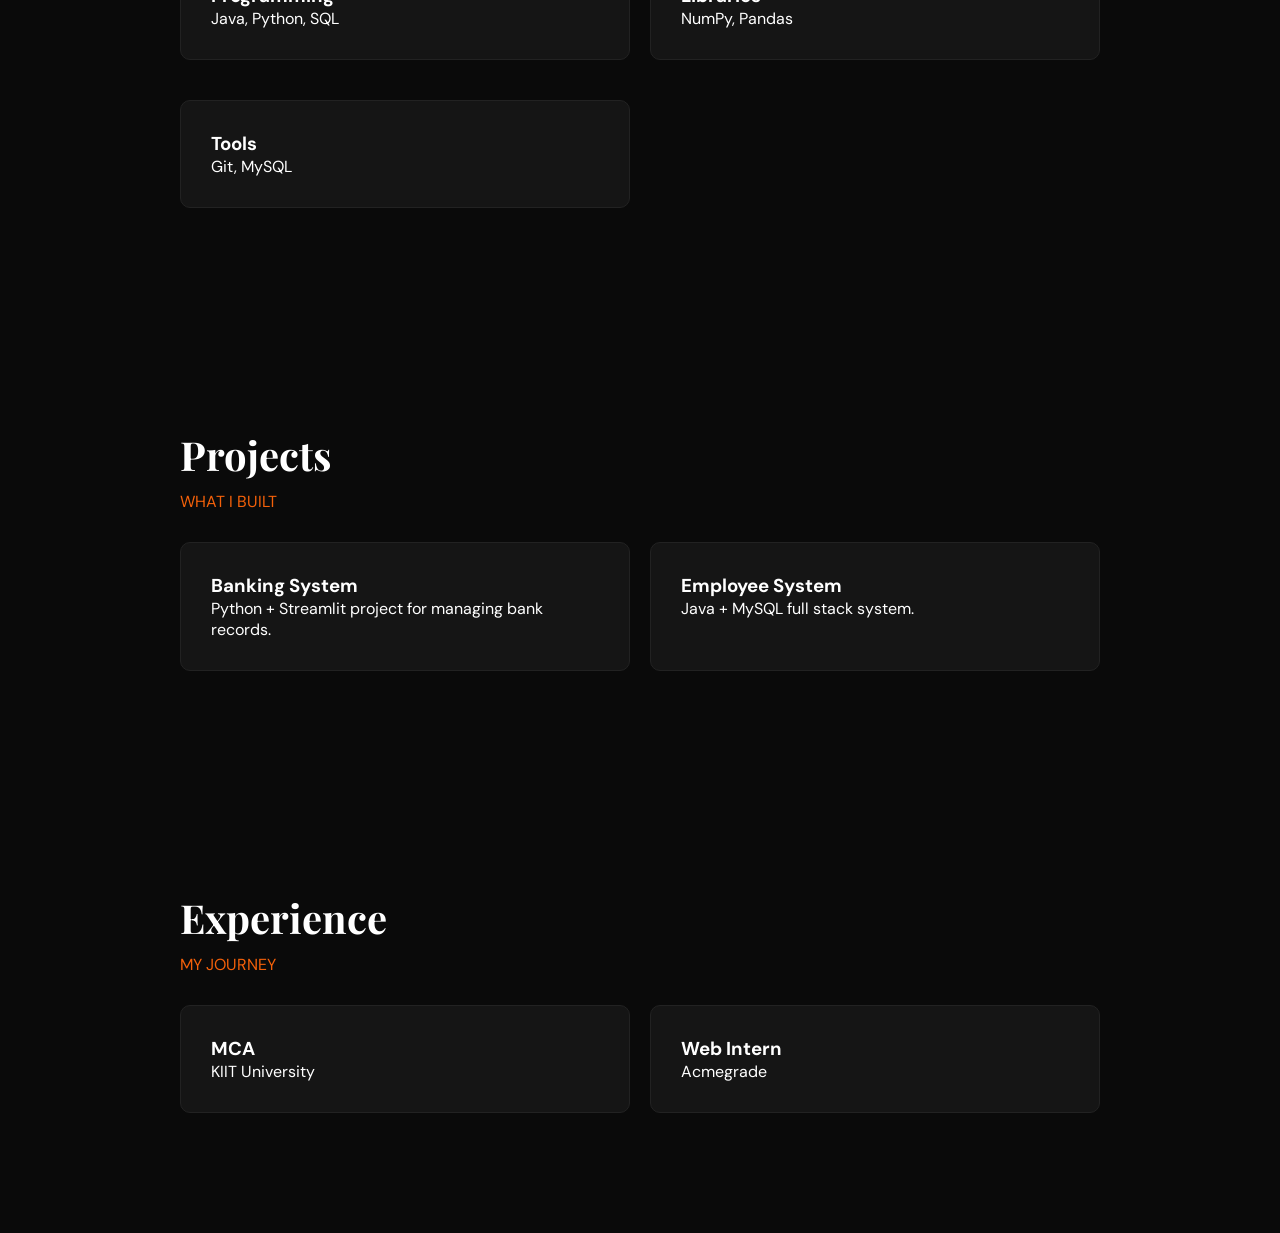
==== commit 5258dbbb: "modification with failure again" ====
--- a/index.html
+++ b/index.html
@@ -1,145 +1,311 @@
 <!DOCTYPE html>
 <html lang="en">
 <head>
-    <meta charset="UTF-8">
-    <meta name="viewport" content="width=device-width, initial-scale=1.0">
-    <title>Priyanshu Sharma | Portfolio</title>
-    
-    <link rel="preconnect" href="https://fonts.googleapis.com">
-    <link rel="preconnect" href="https://fonts.gstatic.com" crossorigin>
-    <link href="https://fonts.googleapis.com/css2?family=Inter:wght@300;400;500;600&family=Playfair+Display:ital,wght@0,600;0,700;1,600&display=swap" rel="stylesheet">
-    
-    <link rel="stylesheet" href="style.css">
-    <script src="script.js" defer></script>
+<meta charset="UTF-8">
+<meta name="viewport" content="width=device-width, initial-scale=1.0">
+
+<title>P.Sharma Portfolio</title>
+
+<link href="https://fonts.googleapis.com/css2?family=Playfair+Display:wght@700;800;900&family=DM+Sans:wght@300;400;500;600&display=swap" rel="stylesheet">
+
+<link rel="stylesheet" href="style.css">
+
 </head>
+
+
 <body>
 
-    <nav>
-        <div class="logo">
-            <svg width="24" height="24" viewBox="0 0 24 24" fill="none" stroke="currentColor" stroke-width="2"><path d="M16 18l6-6-6-6M8 6l-6 6 6 6"/></svg>
-            P.Sharma
-        </div>
-        <div class="nav-links">
-            <a href="#about">About</a>
-            <a href="#skills">Skills</a>
-            <a href="#projects">Projects</a>
-            <a href="#experience">Experience</a>
-        </div>
-        <div class="nav-actions">
-            <button class="theme-toggle" id="toggleBtn" aria-label="Toggle Theme">☀︎ / ⏾ </button>
-            <button class="btn btn-primary">Contact Me</button>
-        </div>
-    </nav>
-
-    <section class="hero-section">
-        <div class="hero-container text-center">
-            
-            <button class="pill-badge animate-up">
-                Available for Opportunities <span>→</span>
-            </button>
-            
-            <div class="hero-title-wrapper animate-up delay-1">
-                <h1 class="glow-text">PRIYANSHU SHARMA</h1>
-                <div class="profile-orbit-container">
-                    <div class="profile-img-placeholder">
-                        <img src="myself.jpeg" alt="Priyanshu Sharma">
-                    </div> 
-                    <div class="orbit-path"></div>
-                    <div class="orbit-planet"></div>
-                </div>
-            </div>
-            
-            <h2 class="animate-up delay-2">Master Of Computer Applicance Student | Web Developer</h2>
-            
-            <p class="animate-up delay-3 hero-desc">
-                Motivated Computer Application graduate with expertise in Java, Python, and web development. Skilled in building real-world software applications and collaborating effectively in team environments.
-            </p>
-            
-            <div class="hero-buttons animate-up delay-3">
-                <a href="#projects" class="btn btn-outline">View Projects</a>
-                <button class="btn btn-primary">Contact Me</button>
-            </div>
-
-        </div>
-
-        <div class="hero-horizon"></div>
-    </section>
-
-    <section id="about" class="section-container relative-z">
-        <div class="section-header animate-up">
-            <h2>ABOUT ME</h2>
-            <span class="gradient-text">— WHO I AM</span>
-        </div>
-        <div class="glass-card animate-up delay-1 text-center max-w-800 mx-auto">
-            <p>Eager to contribute technical knowledge to innovative projects in a tech-driven organization. Currently pursuing Master of Computer Applications (MCA) at Kalinga Institute of Industrial Technology, building upon a strong foundation from my BCA at Techno India University.</p>
-        </div>
-    </section>
-
-    <section id="skills" class="section-container relative-z">
-        <div class="section-header text-center animate-up">
-            <h2>Technical Skills</h2>
-            <span class="gradient-text">— MY TOOLKIT</span>
-        </div>
-        <div class="grid-container animate-up delay-1">
-            <div class="glass-card skill-card text-center">
-                <h3>Programming</h3>
-                <p class="text-muted">Java, Python, C</p>
-            </div>
-            <div class="glass-card skill-card text-center delay-1">
-                <h3>Frameworks & Libs</h3>
-                <p class="text-muted">React, NumPy, Pandas</p>
-            </div>
-            <div class="glass-card skill-card text-center delay-2">
-                <h3>Databases & Tools</h3>
-                <p class="text-muted">MySQL, SQL, Git/Github</p>
-            </div>
-        </div>
-    </section>
-
-    <section id="projects" class="section-container relative-z">
-        <div class="section-header animate-up text-center">
-            <h2>Featured Projects</h2>
-            <span class="gradient-text">— WHAT I'VE BUILT</span>
-        </div>
-        <div class="grid-container animate-up delay-1">
-            <div class="glass-card project-card">
-                <h3>Banking Management System</h3>
-                <span class="tech-stack">Python, Streamlit</span>
-                <ul class="project-bullets">
-                    <li>Built a web-based AI banking assistant using Streamlit.</li>
-                    <li>Automated balance inquiries and customer data retrieval.</li>
-                    <li>Improved user task completion time by 40%.</li>
-                </ul>
-            </div>
-            <div class="glass-card project-card delay-1">
-                <h3>Employee Management System</h3>
-                <span class="tech-stack">Java, MySQL</span>
-                <ul class="project-bullets">
-                    <li>Developed full-stack system to streamline HR workflows.</li>
-                    <li>Integrated secure MySQL database improving data accuracy by 35%.</li>
-                    <li>Implemented automated reporting modules.</li>
-                </ul>
-            </div>
-        </div>
-    </section>
-
-    <div id="contactSidebar" class="contact-sidebar">
-        <button id="closeSidebarBtn" class="close-sidebar-btn">✕</button>
-        <div class="sidebar-content">
-            <h3 class="sidebar-heading glow-text">Let's Work Together</h3>
-            <p class="sidebar-subtext">Get in touch to collaborate or discuss opportunities.</p>
-            <button class="btn btn-primary get-started-btn">Get Started</button>
-            <div class="sidebar-details">
-                <div class="contact-item">
-                    <span class="label">Email</span>
-                    <a href="mailto:priyanshusharma18015@gmail.com">priyanshusharma18015@gmail.com</a>
-                </div>
-                <div class="contact-item">
-                    <span class="label">Phone</span>
-                    <a href="tel:+917439451492">+91 7439451492</a>
-                </div>
-            </div>
-        </div>
-    </div>
+
+<!-- NAVBAR -->
+<nav>
+
+<div class="logo">
+<span class="arrow">&lt;&gt;</span>
+P.Sharma
+</div>
+
+<ul>
+<li><a href="#hero">About</a></li>
+<li><a href="#skills">Skills</a></li>
+<li><a href="#projects">Projects</a></li>
+<li><a href="#experience">Experience</a></li>
+</ul>
+
+<div class="nav-right">
+
+<div class="theme-toggle">
+☀️ / 🌙
+</div>
+
+<button class="btn-contact" onclick="openDrawer()">
+Contact Me
+</button>
+
+</div>
+
+</nav>
+
+
+
+<!-- HERO -->
+<section id="hero">
+
+<div class="hero-glow"></div>
+
+<div class="hero-arc"></div>
+
+
+<div class="hero-badge">
+Available for Opportunities →
+</div>
+
+
+
+<h1 class="hero-name">
+Priyanshu <br>
+Sharma
+</h1>
+
+
+
+<!-- PS with orbit -->
+<div class="avatar-wrapper">
+
+<div class="orbit-ring">
+<div class="orbit-planet"></div>
+</div>
+
+<div class="avatar-ring">
+PS
+</div>
+
+</div>
+
+
+
+<p class="hero-role">
+<span>MCA Student</span> | Java, Python & Web Developer
+</p>
+
+
+<p class="hero-desc">
+
+Motivated Computer Application graduate with expertise in Java, Python and web development.
+Skilled in building real-world software applications and collaborating effectively in team environments.
+
+</p>
+
+
+<div class="hero-btns">
+
+<button class="btn-outline" onclick="scrollToSection('projects')">
+View Projects
+</button>
+
+<button class="btn-primary" onclick="openDrawer()">
+Contact Me
+</button>
+
+</div>
+
+
+</section>
+
+
+
+<!-- ABOUT -->
+<section id="about">
+
+<h2 class="section-title fade-up">
+ABOUT ME
+</h2>
+
+<div class="section-sub fade-up">
+WHO I AM
+</div>
+
+
+<div class="about-card fade-up">
+
+Currently pursuing MCA.
+Passionate about Java, Python and Web Development.
+Interested in Full Stack, Data Analytics and AI based projects.
+
+</div>
+
+</section>
+
+
+
+
+<!-- SKILLS -->
+<section id="skills">
+
+<h2 class="section-title section-title-center fade-up">
+Technical Skills
+</h2>
+
+<div class="section-sub section-sub-center fade-up">
+MY TOOLKIT
+</div>
+
+
+<div class="skills-grid">
+
+<div class="skill-card fade-up">
+<h3>Programming</h3>
+<p>Java, Python, SQL</p>
+</div>
+
+
+<div class="skill-card fade-up">
+<h3>Libraries</h3>
+<p>NumPy, Pandas</p>
+</div>
+
+
+<div class="skill-card fade-up">
+<h3>Tools</h3>
+<p>Git, MySQL</p>
+</div>
+
+</div>
+
+
+</section>
+
+
+
+
+
+<!-- PROJECT -->
+<section id="projects">
+
+<h2 class="section-title section-title-center fade-up">
+Projects
+</h2>
+
+<div class="section-sub section-sub-center fade-up">
+WHAT I BUILT
+</div>
+
+
+
+<div class="projects-grid">
+
+
+<div class="project-card fade-up">
+
+<h3>Banking System</h3>
+
+<p>
+Python + Streamlit project for managing bank records.
+</p>
+
+</div>
+
+
+
+<div class="project-card fade-up">
+
+<h3>Employee System</h3>
+
+<p>
+Java + MySQL full stack system.
+</p>
+
+</div>
+
+
+</div>
+
+</section>
+
+
+
+
+
+<!-- EXPERIENCE -->
+<section id="experience">
+
+<h2 class="section-title section-title-center fade-up">
+Experience
+</h2>
+
+<div class="section-sub section-sub-center fade-up">
+MY JOURNEY
+</div>
+
+
+
+<div class="exp-grid">
+
+
+<div class="exp-card fade-up">
+
+<h3>MCA</h3>
+
+<p>KIIT University</p>
+
+</div>
+
+
+
+<div class="exp-card fade-up">
+
+<h3>Web Intern</h3>
+
+<p>Acmegrade</p>
+
+</div>
+
+
+
+</div>
+
+</section>
+
+
+
+
+
+<!-- CONTACT DRAWER -->
+<div class="drawer-overlay" id="drawerOverlay" onclick="closeDrawer()"></div>
+
+
+<div class="drawer" id="drawer">
+
+<button class="drawer-close" onclick="closeDrawer()">✕</button>
+
+
+<h2>
+Let's Work Together
+</h2>
+
+
+<button class="btn-primary drawer-btn">
+
+Get Started
+
+</button>
+
+
+<p>Email</p>
+<p>
+priyanshusharma18015@gmail.com
+</p>
+
+
+<p>Phone</p>
+<p>
++91 7439451492
+</p>
+
+</div>
+
+
+
+<script src="script.js"></script>
+
 </body>
 </html>
--- a/style.css
+++ b/style.css
@@ -1,227 +1,506 @@
-/* --- Premium Theme Variables --- */
-:root {
-    --bg-primary: #0a0a0c;
-    --text-main: #ffffff;
-    --text-muted: #8b8b93;
-    --accent-orange: #ff5a1f;
-    --accent-yellow: #ffcc00;
-    --glow-orange: rgba(255, 90, 31, 0.4);
-    --glow-yellow: rgba(255, 200, 0, 0.2);
-    --nav-bg: rgba(10, 10, 12, 0.8);
-    --glass-bg: rgba(20, 20, 24, 0.4);
-    --glass-border: rgba(255, 255, 255, 0.05);
-}
-
-body.light-mode {
-    --bg-primary: #f8f9fa;
-    --text-main: #111111;
-    --text-muted: #555555;
-    --nav-bg: rgba(248, 249, 250, 0.9);
-    --glass-bg: rgba(255, 255, 255, 0.7);
-    --glass-border: rgba(0, 0, 0, 0.1);
-}
-
-* { margin: 0; padding: 0; box-sizing: border-box; scroll-behavior: smooth; }
-
-body {
-    background-color: var(--bg-primary);
-    color: var(--text-main);
-    font-family: 'Inter', sans-serif;
-    overflow-x: hidden;
-    transition: background-color 0.4s ease, color 0.4s ease;
-    line-height: 1.6;
-}
-
-h1, h2, h3 { font-family: 'Playfair Display', serif; font-weight: 700; }
-
-.text-center { text-align: center; }
-.text-muted { color: var(--text-muted); }
-.mx-auto { margin-left: auto; margin-right: auto; }
-.max-w-800 { max-width: 800px; }
-.relative-z { position: relative; z-index: 10; }
-.mt-2 { margin-top: 0.5rem; }
-.pb-5 { padding-bottom: 5rem; }
-
-.glow-text { text-shadow: 0 0 30px var(--glow-orange); }
-.gradient-text {
-    background: linear-gradient(135deg, var(--accent-orange), var(--accent-yellow));
-    -webkit-background-clip: text;
-    -webkit-text-fill-color: transparent;
-    font-weight: 600; letter-spacing: 2px; font-size: 0.9rem; text-transform: uppercase;
-}
-
-/* --- Navigation --- */
-nav {
-    display: flex; justify-content: space-between; align-items: center;
-    padding: 1.5rem 5%; position: fixed; top: 0; width: 100%;
-    z-index: 100; background: transparent; 
-    backdrop-filter: blur(10px); -webkit-backdrop-filter: blur(10px);
-    transition: all 0.5s ease;
-}
-.logo { font-size: 1.2rem; font-weight: bold; display: flex; align-items: center; gap: 8px; font-family: 'Playfair Display', serif;}
-.nav-links { display: flex; gap: 2.5rem; }
-.nav-links a { color: var(--text-muted); font-size: 0.9rem; text-decoration: none; transition: color 0.3s; }
-.nav-links a:hover { color: var(--text-main); }
-.nav-actions { display: flex; align-items: center; gap: 1rem; }
-
-/* --- Buttons --- */
-.btn {
-    font-family: 'Inter', sans-serif; font-weight: 500; font-size: 0.95rem;
-    padding: 0.8rem 2rem; border-radius: 50px; cursor: pointer;
-    border: none; transition: all 0.3s ease; display: inline-block; text-decoration: none;
-}
-.btn-primary {
-    background: linear-gradient(135deg, var(--accent-orange), #ff7a00); color: #fff;
-    box-shadow: 0 8px 25px var(--glow-orange);
-}
-.btn-primary:hover { transform: translateY(-2px); box-shadow: 0 12px 35px var(--glow-orange); }
-
-.btn-outline {
-    background: transparent; border: 1px solid var(--glass-border); color: var(--text-main);
-    backdrop-filter: blur(5px);
-}
-.btn-outline:hover { background: rgba(255,255,255,0.05); border-color: var(--text-muted); }
-
-.theme-toggle {
-    background: transparent; border: 1px solid var(--glass-border); color: var(--text-main);
-    padding: 0.5rem; border-radius: 50%; cursor: pointer; transition: 0.3s;
-}
-.theme-toggle:hover { background: var(--glass-bg); transform: scale(1.1); }
-
-.pill-badge {
-    background: rgba(255,90,31,0.1); border: 1px solid rgba(255,90,31,0.3);
-    padding: 6px 18px; border-radius: 50px; color: var(--text-main);
-    font-size: 0.85rem; display: inline-flex; align-items: center; gap: 8px;
-    cursor: pointer; margin-bottom: 2rem; transition: all 0.3s;
-}
-.pill-badge span { color: var(--accent-orange); font-weight: bold; }
-.pill-badge:hover { background: rgba(255,90,31,0.2); box-shadow: 0 0 20px var(--glow-orange); }
-
-/* --- Hero Layout --- */
-.hero-section {
-    position: relative; min-height: 100vh; display: flex; flex-direction: column; 
-    align-items: center; justify-content: flex-start; padding-top: 20vh;
-    overflow: hidden; 
-}
-.hero-container { position: relative; z-index: 10; max-width: 800px; padding: 0 5%; }
-
-.hero-title-wrapper {
-    display: flex; align-items: center; justify-content: center;
-    gap: 1.5rem; flex-wrap: wrap; margin-bottom: 0.5rem;
-}
-.hero-title-wrapper h1 { font-size: 5rem; letter-spacing: -1px; line-height: 1.1; margin: 0; }
-
-.profile-orbit-container {
-    position: relative; width: 100px; height: 100px;
-    display: flex; justify-content: center; align-items: center;
-}
-
-/* MODIFIED: Profile Image Container */
-.profile-img-placeholder {
-    width: 70px; height: 70px; border-radius: 50%;
-    background: #1a1a24;
-    border: 2px solid #ff5a1f; 
-    box-shadow: 0 0 20px rgba(255, 90, 31, 0.4);
-    z-index: 2;
-    overflow: hidden; /* Clips image to circle */
-}
-
-/* NEW: Formatting for the image itself */
-.profile-img-placeholder img {
-    width: 100%;
-    height: 100%;
-    object-fit: cover; /* Prevents stretching */
-    display: block;
-}
-
-.orbit-path {
-    position: absolute; width: 100%; height: 100%;
-    border: 1px dashed rgba(255, 90, 31, 0.3); border-radius: 50%;
-}
-.orbit-planet {
-    position: absolute; top: 50%; left: 50%; width: 12px; height: 12px;
-    background: radial-gradient(circle at 30% 30%, #ffffff, #ffcc00, #ff5a1f);
-    border-radius: 50%; box-shadow: 0 0 10px rgba(255, 200, 0, 0.6), 0 0 20px rgba(255, 90, 31, 0.8);
-    margin: -6px 0 0 -6px; animation: rotateOrbit 8s linear infinite; z-index: 3;
-}
-@keyframes rotateOrbit {
-    from { transform: rotate(0deg) translateX(50px) rotate(0deg); }
-    to { transform: rotate(360deg) translateX(50px) rotate(-360deg); }
-}
-
-.hero-container h2 { font-size: 1.4rem; color: var(--text-muted); margin-bottom: 2rem; font-family: 'Inter', sans-serif; font-weight: 400; }
-.hero-desc { font-size: 1.1rem; color: var(--text-muted); margin-bottom: 3rem; line-height: 1.8; }
-.hero-buttons { display: flex; gap: 1rem; justify-content: center; }
-
-.hero-horizon {
-    position: absolute; bottom: -40vh; left: 50%; transform: translateX(-50%);
-    width: 150vw; height: 100vh; border-radius: 50% 50% 0 0;
-    border-top: 2px solid rgba(255, 90, 31, 0.8);
-    box-shadow: 0 -30px 100px rgba(255, 90, 31, 0.4), inset 0 50px 100px rgba(255, 90, 31, 0.1);
-    background: radial-gradient(ellipse at top, rgba(255, 90, 31, 0.15) 0%, transparent 60%);
-    z-index: 1; pointer-events: none;
-}
-
-/* Glass Cards & Grid */
-.section-container { padding: 4rem 5%; max-width: 1100px; margin: 0 auto; }
-.section-header { margin-bottom: 3rem; }
-.section-header h2 { font-size: 2.5rem; margin-bottom: 0.5rem; letter-spacing: -0.5px; }
-
-.glass-card {
-    background: var(--glass-bg); border: 1px solid var(--glass-border);
-    border-radius: 20px; padding: 3rem 2.5rem;
-    backdrop-filter: blur(16px); -webkit-backdrop-filter: blur(16px);
-    transition: all 0.4s ease;
-}
-.glass-card:hover { transform: translateY(-5px); border-color: rgba(255, 90, 31, 0.3); box-shadow: 0 10px 30px rgba(0,0,0,0.3); }
-
-.grid-container { display: grid; grid-template-columns: repeat(auto-fit, minmax(300px, 1fr)); gap: 1.5rem; }
-
-.skill-card h3 { margin-bottom: 0.5rem; font-size: 1.4rem; font-family: 'Inter', sans-serif; font-weight: 600;}
-.project-card h3 { font-size: 1.5rem; margin-bottom: 0.3rem; }
-.tech-stack { display: inline-block; font-size: 0.85rem; color: var(--accent-orange); margin-bottom: 1.5rem; font-weight: 500; }
-.project-bullets { margin-left: 1.2rem; color: var(--text-muted); font-size: 0.95rem; }
-.project-bullets li { margin-bottom: 0.5rem; }
-
-/* Entrance Animations */
-.animate-up { opacity: 0; transform: translateY(30px); transition: all 0.8s cubic-bezier(0.16, 1, 0.3, 1); }
-.animate-up.visible { opacity: 1; transform: translateY(0); }
-.delay-1 { transition-delay: 0.1s; }
-.delay-2 { transition-delay: 0.2s; }
-.delay-3 { transition-delay: 0.3s; }
-
-@media (max-width: 900px) {
-    .nav-links { display: none; }
-    .hero-title-wrapper h1 { font-size: 3.5rem; }
-}
-
-/* Prevent horizontal scroll during animations */
-body {
-    overflow-x: hidden;
-}
-
-/* Ensure the sidebar is always on top */
-.contact-sidebar {
-    z-index: 9999;
-}
-
-/* Add a smooth dimming effect when sidebar is active */
-body:has(.contact-sidebar.active)::after {
-    content: "";
-    position: fixed;
-    top: 0;
-    left: 0;
-    width: 100vw;
-    height: 100vh;
-    background: rgba(0, 0, 0, 0.4);
-    backdrop-filter: blur(4px);
-    z-index: 9998; /* Just below the sidebar */
-}
-
-/* Ensure your photo in the orbit doesn't stretch */
-.profile-img-placeholder img {
-    width: 100%;
-    height: 100%;
-    object-fit: cover;
-    display: block;
+*{
+margin:0;
+padding:0;
+box-sizing:border-box;
+}
+
+
+body{
+
+background:#0a0a0a;
+color:white;
+
+font-family:'DM Sans',sans-serif;
+
+overflow-x:hidden;
+
+}
+
+
+
+/* NAVBAR */
+
+nav{
+
+position:fixed;
+
+top:0;
+width:100%;
+
+display:flex;
+
+justify-content:space-between;
+
+padding:20px 40px;
+
+background:rgba(0,0,0,0.7);
+
+backdrop-filter:blur(10px);
+
+z-index:999;
+
+}
+
+
+
+.logo{
+
+font-weight:600;
+
+}
+
+
+nav ul{
+
+display:flex;
+
+gap:40px;
+
+list-style:none;
+
+}
+
+
+nav a{
+
+color:#aaa;
+
+text-decoration:none;
+
+}
+
+
+nav a:hover{
+
+color:white;
+
+}
+
+
+
+.btn-contact{
+
+background:#f4610a;
+
+border:none;
+
+padding:10px 20px;
+
+border-radius:30px;
+
+color:white;
+
+cursor:pointer;
+
+}
+
+
+
+
+/* HERO */
+
+#hero{
+
+height:100vh;
+
+display:flex;
+
+flex-direction:column;
+
+align-items:center;
+
+justify-content:center;
+
+text-align:center;
+
+position:relative;
+
+}
+
+
+
+/* glow */
+
+.hero-glow{
+
+position:absolute;
+
+bottom:-120px;
+
+width:900px;
+
+height:500px;
+
+background:radial-gradient(circle,
+rgba(255,80,0,0.4),
+transparent 70%);
+
+border-radius:50%;
+
+}
+
+
+
+/* arc */
+
+.hero-arc{
+
+position:absolute;
+
+bottom:-60px;
+
+width:850px;
+
+height:400px;
+
+border-radius:50%;
+
+border:1px solid rgba(255,80,0,0.5);
+
+}
+
+
+
+.hero-name{
+
+font-family:'Playfair Display',serif;
+
+font-size:90px;
+
+margin-bottom:30px;
+
+}
+
+
+
+
+/* PS ORBIT */
+
+.avatar-wrapper{
+
+width:90px;
+height:90px;
+
+position:relative;
+
+display:flex;
+
+align-items:center;
+
+justify-content:center;
+
+margin-bottom:20px;
+
+}
+
+
+.avatar-ring{
+
+width:70px;
+height:70px;
+
+border-radius:50%;
+
+border:2px solid #f4610a;
+
+display:flex;
+
+align-items:center;
+
+justify-content:center;
+
+font-family:'Playfair Display';
+
+}
+
+
+
+.orbit-ring{
+
+position:absolute;
+
+width:90px;
+height:90px;
+
+border-radius:50%;
+
+border:1px solid rgba(255,80,0,0.4);
+
+animation:rotate 6s linear infinite;
+
+}
+
+
+.orbit-planet{
+
+width:10px;
+height:10px;
+
+background:#f4610a;
+
+border-radius:50%;
+
+position:absolute;
+
+top:-5px;
+left:50%;
+
+transform:translateX(-50%);
+
+box-shadow:0 0 10px #f4610a;
+
+}
+
+
+@keyframes rotate{
+
+from{
+
+transform:rotate(0deg);
+
+}
+
+to{
+
+transform:rotate(360deg);
+
+}
+
+}
+
+
+
+.hero-role{
+
+color:#aaa;
+
+margin:15px;
+
+}
+
+
+.hero-desc{
+
+max-width:500px;
+
+color:#888;
+
+margin-bottom:30px;
+
+}
+
+
+.hero-btns{
+
+display:flex;
+
+gap:20px;
+
+}
+
+
+
+.btn-primary{
+
+background:#f4610a;
+
+padding:12px 25px;
+
+border:none;
+
+border-radius:30px;
+
+color:white;
+
+cursor:pointer;
+
+}
+
+
+.btn-outline{
+
+background:none;
+
+border:none;
+
+color:white;
+
+cursor:pointer;
+
+}
+
+
+
+
+/* sections */
+
+section{
+
+padding:100px 40px;
+
+max-width:1000px;
+
+margin:auto;
+
+}
+
+
+
+.section-title{
+
+font-family:'Playfair Display';
+
+font-size:40px;
+
+margin-bottom:10px;
+
+}
+
+
+
+.section-sub{
+
+color:#f4610a;
+
+margin-bottom:30px;
+
+}
+
+
+
+.about-card,
+.skill-card,
+.project-card,
+.exp-card{
+
+background:#151515;
+
+padding:30px;
+
+border-radius:10px;
+
+margin-bottom:20px;
+
+border:1px solid #222;
+
+}
+
+
+
+
+/* grid */
+
+.skills-grid,
+.projects-grid,
+.exp-grid{
+
+display:grid;
+
+grid-template-columns:1fr 1fr;
+
+gap:20px;
+
+}
+
+
+
+/* drawer */
+
+.drawer{
+
+position:fixed;
+
+right:-350px;
+
+top:0;
+
+height:100%;
+
+width:320px;
+
+background:#111;
+
+padding:40px;
+
+transition:0.4s;
+
+}
+
+
+.drawer.open{
+
+right:0;
+
+}
+
+
+.drawer-overlay{
+
+position:fixed;
+
+width:100%;
+height:100%;
+
+background:rgba(0,0,0,0.6);
+
+opacity:0;
+
+pointer-events:none;
+
+transition:0.4s;
+
+}
+
+
+.drawer-overlay.open{
+
+opacity:1;
+
+pointer-events:auto;
+
+}
+
+
+
+.drawer-close{
+
+position:absolute;
+
+right:20px;
+
+top:20px;
+
+background:none;
+
+border:none;
+
+color:white;
+
+font-size:20px;
+
+cursor:pointer;
+
+}
+
+
+
+/* fade animation */
+
+.fade-up{
+
+opacity:0;
+
+transform:translateY(20px);
+
+transition:0.6s;
+
+}
+
+
+.fade-up.visible{
+
+opacity:1;
+
+transform:translateY(0);
+
 }
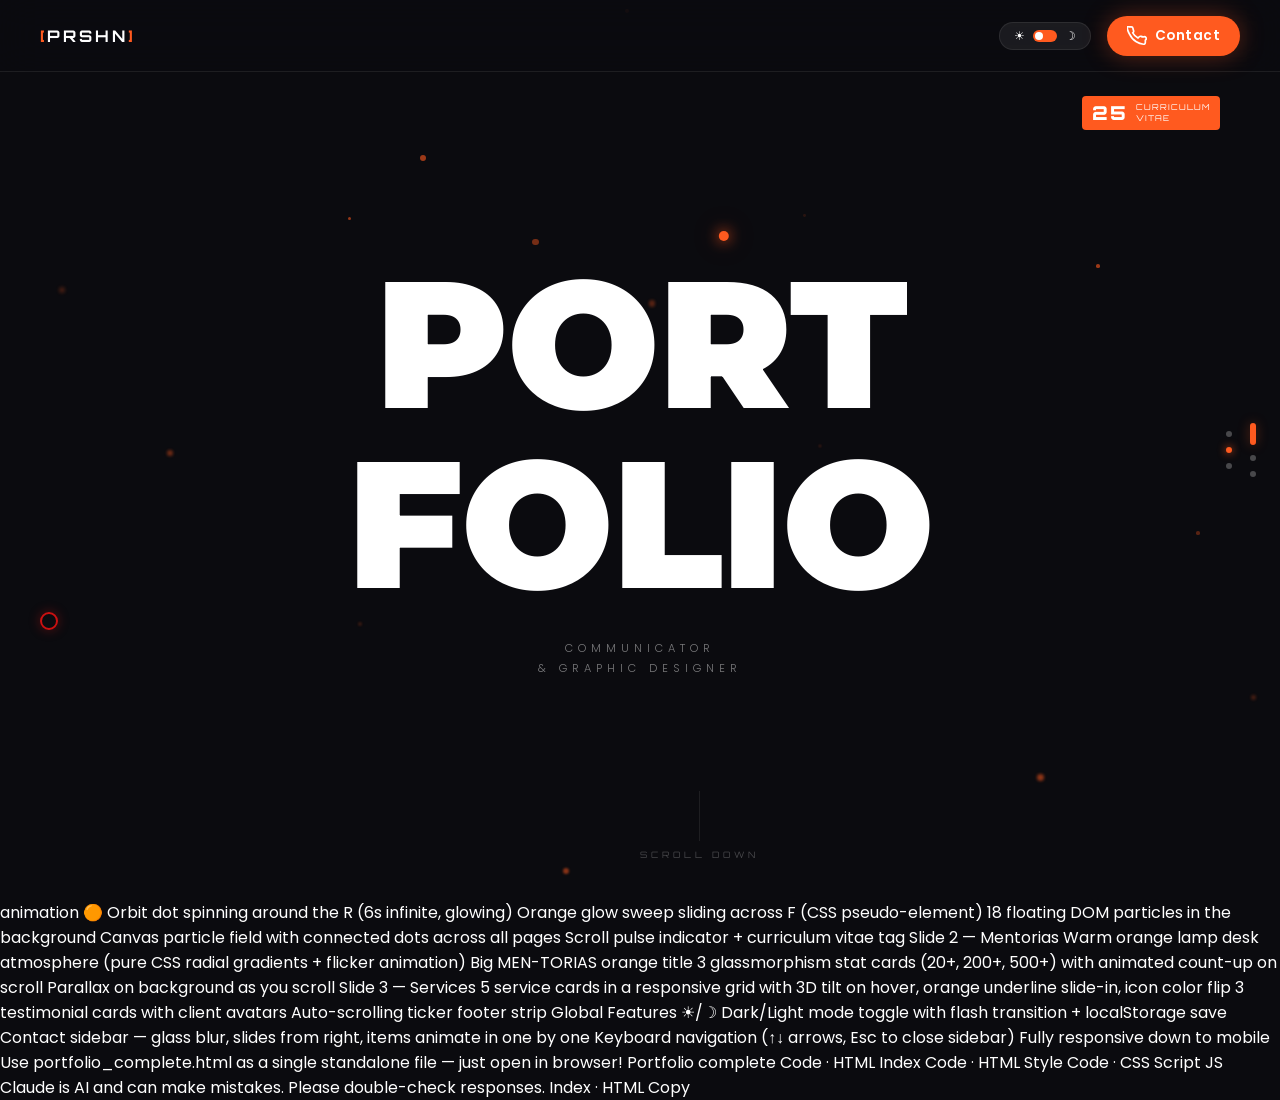
==== commit de63a986: "new modificatio 2.0" ====
--- a/index.html
+++ b/index.html
@@ -1,311 +1,522 @@
+
+I updated my memory. What did you learn about me?
+
+8:36 PM
+
+Viewed memory edits
+Viewed memory edits
+Here's what I have from my memories about you, Priyanshu:
+
+Who you are: Priyanshu Sharma, a student based in Kolkata, India — likely in a CS or related program given your recurring exam prep across subjects.
+
+Active Projects:
+
+ChotaCA — Full Stack + Data Analytics project using Plotly and PostgreSQL-compatible DBs (Neon, Railway, AWS RDS, local PG)
+T90 AI Device — Agentic AI device concept with a defined roadmap and architecture
+Portfolio Website — Personal site with orbit animations, theme toggle, and contact drawer interactions
+Current Focus (as of recent updates):
+
+DAA exam prep using a 1-day past-paper revision strategy (daa_sem2 trigger)
+Java interface and stack implementation practice
+Portfolio UI animation enhancements
+Your Stack: HTML/CSS/JS, Java, Git, PostgreSQL variants, PowerShell/terminal
+
+Preferences:
+
+Complete rewritten code over partial edits
+Concise, exam-oriented summaries
+Explanations in both English and Bengali for academic topics
+Special Triggers I remember: Astronum, Astronum2, T90 project, antiV, CN mode, daa_sem2
+
+Is there anything you'd like to update or correct?
+
+ok now start with Portfolio UI animation enhancements i share you the slide u have make it same to same and slide, beautiful scrolling animation...with html, css and js
+
+8:40 PM
+I'd love to help! Please go ahead and share the slide/image you want me to replicate — I'll build it out with smooth scrolling animations in HTML, CSS, and JS.
+
+1774711534908_image.png
+1774711767684_image.png
+1774712308267_image.png
+1774712498289_image.png
+Create a modern futuristic portfolio landing page with 3 slides using HTML, CSS, JavaScript (vanilla JS only). Design style should be premium, minimal, glowing, orange accent, dark theme with smooth animations.
+GENERAL DESIGN SYSTEM
+* Font style: modern professional (Poppins / Montserrat / Orbitron combination)
+* Color palette:
+   * Primary accent: 
+#ff5a1f (orange glow)
+   * Secondary accent: 
+#ff7a2f
+   * Background dark: 
+#0b0b0f
+   * Gradient background: subtle dark navy + black
+* Style keywords:
+   * soft glow
+   * glassmorphism
+   * minimal futuristic
+   * smooth motion animation
+   * high resolution background images
+* Page must be fully responsive
+* Use CSS variables for theme colors
+* Smooth scroll transition between slides
+* Add subtle particle dots in background
+SLIDE 1 — HERO (PORTFOLIO INTRO)
+Design inspiration similar to first image:
+* Center text: PORT FOLIO
+* Typography: bold uppercase white color large font size letter spacing slightly expanded
+ANIMATIONS
+1. Add a small glowing circle orbiting around the letter "O" in PORT
+   * orbit animation like a planet
+   * smooth infinite rotation
+   * small glowing dot with blur
+   * use CSS keyframes rotate animation
+2. Add soft orange glow moving effect on letter "F"
+   * glowing light should move left to right repeatedly
+   * subtle gradient glow animation
+   * use pseudo element ::after with animation
+3. Add floating small circle particles around hero text
+4. Background should be dark gradient
+5. Add small subtitle below: COMMUNICATOR GRAPHIC DESIGNER
+6. Add scroll indicator animation below text
+SLIDE 2 — MENTORIAS / PROJECT STATS SECTION
+Design similar to second image: High resolution background of:
+* desk
+* laptop
+* warm orange lamp lighting
+* plants
+Overlay text: MENTORIAS
+Add project statistics cards
+Display stats like: 20+ Projects Completed 200+ Clients 500+ Hours Work
+Cards design:
+* glass effect
+* slight blur background
+* orange border glow
+* hover scale animation
+Add heading: Design That Delivers Real Results
+Add subtle parallax effect on background image
+SLIDE 3 — SERVICES / FEATURES SECTION
+Design similar to last image style.
+Content: Heading: Let's Create Something Exceptional
+Show animated cards in arc layout or grid:
+* Web Design
+* UI UX
+* Branding
+* Development
+* Portfolio Design
+Each card:
+* soft shadow
+* orange gradient highlight
+* hover lift animation
+* icon or illustration
+Add testimonials section below: 3 testimonial cards with rating stars
+NIGHT / DAY MODE TOGGLE
+Add toggle button top right corner.
+Dark mode: background dark text white orange glow strong
+Light mode: background white text dark orange accent softer
+Add smooth transition between themes.
+CONTACT SIDEBAR (TRANSPARENT GLASS EFFECT)
+Add floating button bottom right corner: icon: contact
+When clicked: open animated sidebar from right
+Sidebar design: transparent glass blur background smooth slide animation
+Content inside sidebar: Contact Us
+Email Phone LinkedIn GitHub
+Add animated icons
+Close button at top
+Sidebar overlay should darken background slightly.
+TECHNICAL REQUIREMENTS
+Use: HTML5 semantic structure CSS3 animations Flexbox and Grid Vanilla JavaScript only No frameworks
+JS features required: theme toggle sidebar open/close animation scroll animation orbit animation trigger hover interactions
+FILE STRUCTURE
+Provide code in 3 files:
+index.html style.css script.js
+EXTRA ANIMATION DETAILS
+Orbit animation example:
+* circular path around letter
+* duration 6s infinite linear
+Glow animation example:
+* gradient moving highlight
+* 3s infinite alternate
+Use cubic-bezier easing for premium motion feel.
+
+Show more
+9:13 PM
+
+Reading frontend design skill
+Reading frontend design skill
+This is a big build — let me craft all 3 files with full premium quality. Give me a moment!
+
+
+Created 3 files
+Created 3 files
+Now let me combine everything into a single deliverable HTML file for easy use:
+
+
+Ran 3 commands, read a file
+Ran 3 commands, read a file
+Your portfolio is ready! Here's what's built inside:
+
+Slide 1 — Hero
+
+Giant PORT / FOLIO bold text with staggered letter entrance animation
+🟠 Orbit dot spinning around the R (6s infinite, glowing)
+Orange glow sweep sliding across F (CSS pseudo-element)
+18 floating DOM particles in the background
+Canvas particle field with connected dots across all pages
+Scroll pulse indicator + curriculum vitae tag
+Slide 2 — Mentorias
+
+Warm orange lamp desk atmosphere (pure CSS radial gradients + flicker animation)
+Big MEN-TORIAS orange title
+3 glassmorphism stat cards (20+, 200+, 500+) with animated count-up on scroll
+Parallax on background as you scroll
+Slide 3 — Services
+
+5 service cards in a responsive grid with 3D tilt on hover, orange underline slide-in, icon color flip
+3 testimonial cards with client avatars
+Auto-scrolling ticker footer strip
+Global Features
+
+☀/☽ Dark/Light mode toggle with flash transition + localStorage save
+Contact sidebar — glass blur, slides from right, items animate in one by one
+Keyboard navigation (↑↓ arrows, Esc to close sidebar)
+Fully responsive down to mobile
+Use portfolio_complete.html as a single standalone file — just open in browser!
+
+Portfolio complete
+Code · HTML 
+Index
+Code · HTML 
+Style
+Code · CSS 
+Script
+JS 
+
+
+
+
+
+Claude is AI and can make mistakes. Please double-check responses.
+Index · HTML
+Copy
+
 <!DOCTYPE html>
-<html lang="en">
+<html lang="en" data-theme="dark">
 <head>
-<meta charset="UTF-8">
-<meta name="viewport" content="width=device-width, initial-scale=1.0">
-
-<title>P.Sharma Portfolio</title>
-
-<link href="https://fonts.googleapis.com/css2?family=Playfair+Display:wght@700;800;900&family=DM+Sans:wght@300;400;500;600&display=swap" rel="stylesheet">
-
-<link rel="stylesheet" href="style.css">
-
+  <meta charset="UTF-8" />
+  <meta name="viewport" content="width=device-width, initial-scale=1.0" />
+  <title>Portfolio — Priyanshu Sharma</title>
+  <link rel="preconnect" href="https://fonts.googleapis.com" />
+  <link rel="preconnect" href="https://fonts.gstatic.com" crossorigin />
+  <link href="https://fonts.googleapis.com/css2?family=Orbitron:wght@400;700;900&family=Montserrat:wght@300;400;600;700;900&family=Poppins:wght@300;400;500;600&display=swap" rel="stylesheet" />
+  <link rel="stylesheet" href="style.css" />
 </head>
-
-
 <body>
-
-
-<!-- NAVBAR -->
-<nav>
-
-<div class="logo">
-<span class="arrow">&lt;&gt;</span>
-P.Sharma
-</div>
-
-<ul>
-<li><a href="#hero">About</a></li>
-<li><a href="#skills">Skills</a></li>
-<li><a href="#projects">Projects</a></li>
-<li><a href="#experience">Experience</a></li>
-</ul>
-
-<div class="nav-right">
-
-<div class="theme-toggle">
-☀️ / 🌙
-</div>
-
-<button class="btn-contact" onclick="openDrawer()">
-Contact Me
-</button>
-
-</div>
-
-</nav>
-
-
-
-<!-- HERO -->
-<section id="hero">
-
-<div class="hero-glow"></div>
-
-<div class="hero-arc"></div>
-
-
-<div class="hero-badge">
-Available for Opportunities →
-</div>
-
-
-
-<h1 class="hero-name">
-Priyanshu <br>
-Sharma
-</h1>
-
-
-
-<!-- PS with orbit -->
-<div class="avatar-wrapper">
-
-<div class="orbit-ring">
-<div class="orbit-planet"></div>
-</div>
-
-<div class="avatar-ring">
-PS
-</div>
-
-</div>
-
-
-
-<p class="hero-role">
-<span>MCA Student</span> | Java, Python & Web Developer
-</p>
-
-
-<p class="hero-desc">
-
-Motivated Computer Application graduate with expertise in Java, Python and web development.
-Skilled in building real-world software applications and collaborating effectively in team environments.
-
-</p>
-
-
-<div class="hero-btns">
-
-<button class="btn-outline" onclick="scrollToSection('projects')">
-View Projects
-</button>
-
-<button class="btn-primary" onclick="openDrawer()">
-Contact Me
-</button>
-
-</div>
-
-
-</section>
-
-
-
-<!-- ABOUT -->
-<section id="about">
-
-<h2 class="section-title fade-up">
-ABOUT ME
-</h2>
-
-<div class="section-sub fade-up">
-WHO I AM
-</div>
-
-
-<div class="about-card fade-up">
-
-Currently pursuing MCA.
-Passionate about Java, Python and Web Development.
-Interested in Full Stack, Data Analytics and AI based projects.
-
-</div>
-
-</section>
-
-
-
-
-<!-- SKILLS -->
-<section id="skills">
-
-<h2 class="section-title section-title-center fade-up">
-Technical Skills
-</h2>
-
-<div class="section-sub section-sub-center fade-up">
-MY TOOLKIT
-</div>
-
-
-<div class="skills-grid">
-
-<div class="skill-card fade-up">
-<h3>Programming</h3>
-<p>Java, Python, SQL</p>
-</div>
-
-
-<div class="skill-card fade-up">
-<h3>Libraries</h3>
-<p>NumPy, Pandas</p>
-</div>
-
-
-<div class="skill-card fade-up">
-<h3>Tools</h3>
-<p>Git, MySQL</p>
-</div>
-
-</div>
-
-
-</section>
-
-
-
-
-
-<!-- PROJECT -->
-<section id="projects">
-
-<h2 class="section-title section-title-center fade-up">
-Projects
-</h2>
-
-<div class="section-sub section-sub-center fade-up">
-WHAT I BUILT
-</div>
-
-
-
-<div class="projects-grid">
-
-
-<div class="project-card fade-up">
-
-<h3>Banking System</h3>
-
-<p>
-Python + Streamlit project for managing bank records.
-</p>
-
-</div>
-
-
-
-<div class="project-card fade-up">
-
-<h3>Employee System</h3>
-
-<p>
-Java + MySQL full stack system.
-</p>
-
-</div>
-
-
-</div>
-
-</section>
-
-
-
-
-
-<!-- EXPERIENCE -->
-<section id="experience">
-
-<h2 class="section-title section-title-center fade-up">
-Experience
-</h2>
-
-<div class="section-sub section-sub-center fade-up">
-MY JOURNEY
-</div>
-
-
-
-<div class="exp-grid">
-
-
-<div class="exp-card fade-up">
-
-<h3>MCA</h3>
-
-<p>KIIT University</p>
-
-</div>
-
-
-
-<div class="exp-card fade-up">
-
-<h3>Web Intern</h3>
-
-<p>Acmegrade</p>
-
-</div>
-
-
-
-</div>
-
-</section>
-
-
-
-
-
-<!-- CONTACT DRAWER -->
-<div class="drawer-overlay" id="drawerOverlay" onclick="closeDrawer()"></div>
-
-
-<div class="drawer" id="drawer">
-
-<button class="drawer-close" onclick="closeDrawer()">✕</button>
-
-
-<h2>
-Let's Work Together
-</h2>
-
-
-<button class="btn-primary drawer-btn">
-
-Get Started
-
-</button>
-
-
-<p>Email</p>
-<p>
-priyanshusharma18015@gmail.com
-</p>
-
-
-<p>Phone</p>
-<p>
-+91 7439451492
-</p>
-
-</div>
-
-
-
-<script src="script.js"></script>
-
+ 
+  <!-- CANVAS PARTICLES -->
+  <canvas id="particleCanvas"></canvas>
+ 
+  <!-- NAV -->
+  <nav class="nav">
+    <div class="nav-logo">
+      <span class="nav-bracket">[</span>PRSHN<span class="nav-bracket">]</span>
+    </div>
+    <div class="nav-right">
+      <button class="theme-toggle" id="themeToggle" aria-label="Toggle theme">
+        <span class="toggle-icon sun">☀</span>
+        <span class="toggle-track"></span>
+        <span class="toggle-icon moon">☽</span>
+      </button>
+      <button class="contact-fab" id="contactBtn" aria-label="Contact">
+        <svg width="20" height="20" viewBox="0 0 24 24" fill="none" stroke="currentColor" stroke-width="2">
+          <path d="M22 16.92v3a2 2 0 01-2.18 2 19.79 19.79 0 01-8.63-3.07A19.5 19.5 0 013.07 9.81a19.79 19.79 0 01-3.07-8.68A2 2 0 012.18 1h3a2 2 0 012 1.72c.127.96.361 1.903.7 2.81a2 2 0 01-.45 2.11L6.91 8.15a16 16 0 006.29 6.29l1.51-1.52a2 2 0 012.11-.45c.907.339 1.85.573 2.81.7A2 2 0 0122 16.92z"/>
+        </svg>
+        <span>Contact</span>
+      </button>
+    </div>
+  </nav>
+ 
+  <!-- SCROLL CONTAINER -->
+  <div class="scroll-container" id="scrollContainer">
+ 
+    <!-- ========== SLIDE 1 — HERO ========== -->
+    <section class="slide slide-hero" id="slide1">
+ 
+      <!-- Floating nav dots -->
+      <div class="scroll-dots">
+        <span class="dot active" data-slide="0"></span>
+        <span class="dot" data-slide="1"></span>
+        <span class="dot" data-slide="2"></span>
+      </div>
+ 
+      <!-- Tag top-right -->
+      <div class="hero-tag">
+        <span class="tag-year">25</span>
+        <span class="tag-text">CURRICULUM<br>VITAE</span>
+      </div>
+ 
+      <!-- Main hero text -->
+      <div class="hero-text-wrap">
+        <div class="hero-line" id="heroLine1">
+          <span class="hero-letter" style="--i:0">P</span>
+          <span class="hero-letter" style="--i:1">O</span>
+          <span class="hero-letter orbit-host" style="--i:2" id="orbitLetter">
+            R
+            <span class="orbit-ring">
+              <span class="orbit-dot"></span>
+            </span>
+          </span>
+          <span class="hero-letter" style="--i:3">T</span>
+        </div>
+        <div class="hero-line" id="heroLine2">
+          <span class="hero-letter glow-f" style="--i:4">F</span>
+          <span class="hero-letter" style="--i:5">O</span>
+          <span class="hero-letter" style="--i:6">L</span>
+          <span class="hero-letter" style="--i:7">I</span>
+          <span class="hero-letter" style="--i:8">O</span>
+        </div>
+      </div>
+ 
+      <!-- Subtitle -->
+      <div class="hero-subtitle">
+        <p>COMMUNICATOR</p>
+        <p>&amp; GRAPHIC DESIGNER</p>
+      </div>
+ 
+      <!-- Scroll indicator -->
+      <div class="scroll-indicator">
+        <div class="scroll-line">
+          <span class="scroll-pulse"></span>
+        </div>
+        <span class="scroll-label">SCROLL DOWN</span>
+      </div>
+ 
+      <!-- Side decoration -->
+      <div class="side-deco left">
+        <div class="deco-circle red"></div>
+      </div>
+      <div class="side-deco right">
+        <span class="deco-dot"></span>
+        <span class="deco-dot active"></span>
+        <span class="deco-dot"></span>
+      </div>
+ 
+      <!-- Floating particles (JS generated) -->
+      <div class="hero-particles" id="heroParticles"></div>
+    </section>
+ 
+    <!-- ========== SLIDE 2 — MENTORIAS / STATS ========== -->
+    <section class="slide slide-mentorias" id="slide2">
+      <div class="mentorias-bg">
+        <div class="bg-overlay"></div>
+        <!-- Animated gradient desk background -->
+        <div class="desk-scene">
+          <div class="desk-glow"></div>
+          <div class="lamp-ray"></div>
+        </div>
+      </div>
+ 
+      <div class="mentorias-content">
+        <div class="mentorias-left">
+          <h2 class="mentorias-title reveal-up">
+            <span>MEN-</span><br>
+            <span>TORIAS</span>
+          </h2>
+          <p class="mentorias-sub reveal-up" style="--d:0.2s">
+            Design That Delivers<br><strong>Real Results</strong>
+          </p>
+        </div>
+ 
+        <div class="mentorias-right">
+          <!-- Stats cards -->
+          <div class="stats-grid">
+            <div class="stat-card reveal-up" style="--d:0.1s">
+              <div class="stat-number" data-target="20">0</div>
+              <div class="stat-plus">+</div>
+              <div class="stat-label">Projects<br>Completed</div>
+              <div class="card-glow"></div>
+            </div>
+            <div class="stat-card reveal-up" style="--d:0.2s">
+              <div class="stat-number" data-target="200">0</div>
+              <div class="stat-plus">+</div>
+              <div class="stat-label">Happy<br>Clients</div>
+              <div class="card-glow"></div>
+            </div>
+            <div class="stat-card reveal-up" style="--d:0.3s">
+              <div class="stat-number" data-target="500">0</div>
+              <div class="stat-plus">+</div>
+              <div class="stat-label">Hours of<br>Work</div>
+              <div class="card-glow"></div>
+            </div>
+          </div>
+        </div>
+      </div>
+    </section>
+ 
+    <!-- ========== SLIDE 3 — SERVICES ========== -->
+    <section class="slide slide-services" id="slide3">
+      <div class="services-inner">
+        <div class="services-header reveal-up">
+          <p class="services-eyebrow">WHAT I DO</p>
+          <h2 class="services-title">Let's Create Something<br><em>Exceptional</em></h2>
+        </div>
+ 
+        <!-- Services arc/grid -->
+        <div class="services-grid" id="servicesGrid">
+          <div class="service-card reveal-up" style="--d:0s">
+            <div class="service-icon">
+              <svg width="32" height="32" viewBox="0 0 24 24" fill="none" stroke="currentColor" stroke-width="1.5"><rect x="3" y="3" width="18" height="14" rx="2"/><path d="M7 21h10M12 17v4"/></svg>
+            </div>
+            <h3>Web Design</h3>
+            <p>Pixel-perfect interfaces built for impact</p>
+            <div class="card-line"></div>
+          </div>
+          <div class="service-card reveal-up" style="--d:0.1s">
+            <div class="service-icon">
+              <svg width="32" height="32" viewBox="0 0 24 24" fill="none" stroke="currentColor" stroke-width="1.5"><circle cx="12" cy="12" r="3"/><path d="M12 1v4M12 19v4M4.22 4.22l2.83 2.83M16.95 16.95l2.83 2.83M1 12h4M19 12h4M4.22 19.78l2.83-2.83M16.95 7.05l2.83-2.83"/></svg>
+            </div>
+            <h3>UI / UX</h3>
+            <p>User-centered design systems that delight</p>
+            <div class="card-line"></div>
+          </div>
+          <div class="service-card reveal-up" style="--d:0.2s">
+            <div class="service-icon">
+              <svg width="32" height="32" viewBox="0 0 24 24" fill="none" stroke="currentColor" stroke-width="1.5"><path d="M12 2L2 7l10 5 10-5-10-5zM2 17l10 5 10-5M2 12l10 5 10-5"/></svg>
+            </div>
+            <h3>Branding</h3>
+            <p>Visual identities that leave a lasting mark</p>
+            <div class="card-line"></div>
+          </div>
+          <div class="service-card reveal-up" style="--d:0.3s">
+            <div class="service-icon">
+              <svg width="32" height="32" viewBox="0 0 24 24" fill="none" stroke="currentColor" stroke-width="1.5"><polyline points="16 18 22 12 16 6"/><polyline points="8 6 2 12 8 18"/></svg>
+            </div>
+            <h3>Development</h3>
+            <p>Clean, scalable code behind beautiful UI</p>
+            <div class="card-line"></div>
+          </div>
+          <div class="service-card reveal-up" style="--d:0.4s">
+            <div class="service-icon">
+              <svg width="32" height="32" viewBox="0 0 24 24" fill="none" stroke="currentColor" stroke-width="1.5"><rect x="2" y="3" width="20" height="14" rx="2"/><path d="M8 21h8M12 17v4"/><circle cx="12" cy="10" r="3"/></svg>
+            </div>
+            <h3>Portfolio Design</h3>
+            <p>Showcasing your work with elegance</p>
+            <div class="card-line"></div>
+          </div>
+        </div>
+ 
+        <!-- Testimonials -->
+        <div class="testimonials-section reveal-up" style="--d:0.5s">
+          <p class="testimonials-label">TRUSTED BY BRANDS, LOVED BY CLIENTS</p>
+          <div class="testimonials-grid">
+            <div class="testimonial-card">
+              <div class="stars">★★★★★</div>
+              <p>"Absolutely transformed our brand. The attention to detail was incredible."</p>
+              <div class="client-info">
+                <div class="client-avatar">AK</div>
+                <div>
+                  <strong>Arjun Kumar</strong>
+                  <span>CEO, TechFlow</span>
+                </div>
+              </div>
+            </div>
+            <div class="testimonial-card">
+              <div class="stars">★★★★★</div>
+              <p>"Best investment we made. Our conversion rate jumped 3x after the redesign."</p>
+              <div class="client-info">
+                <div class="client-avatar">SM</div>
+                <div>
+                  <strong>Sneha Mehta</strong>
+                  <span>Founder, Bloom Studio</span>
+                </div>
+              </div>
+            </div>
+            <div class="testimonial-card">
+              <div class="stars">★★★★★</div>
+              <p>"Fast, creative, and professional. Delivered beyond our expectations every time."</p>
+              <div class="client-info">
+                <div class="client-avatar">RD</div>
+                <div>
+                  <strong>Rahul Das</strong>
+                  <span>Product Lead, Nexus</span>
+                </div>
+              </div>
+            </div>
+          </div>
+        </div>
+ 
+        <!-- Footer strip -->
+        <div class="footer-strip">
+          <span>• PRIYANSHU SHARMA •</span>
+          <span>• FRONTEND DEVELOPER •</span>
+          <span>• UI DESIGNER •</span>
+          <span>• KOLKATA •</span>
+          <span>• PRIYANSHU SHARMA •</span>
+          <span>• FRONTEND DEVELOPER •</span>
+          <span>• UI DESIGNER •</span>
+        </div>
+      </div>
+    </section>
+ 
+  </div><!-- end scroll-container -->
+ 
+  <!-- ========== CONTACT SIDEBAR ========== -->
+  <div class="sidebar-overlay" id="sidebarOverlay"></div>
+  <aside class="contact-sidebar" id="contactSidebar">
+    <button class="sidebar-close" id="sidebarClose">✕</button>
+    <div class="sidebar-content">
+      <h3 class="sidebar-title">Contact<span class="accent"> Us</span></h3>
+      <p class="sidebar-sub">Let's build something extraordinary together.</p>
+ 
+      <div class="contact-items">
+        <a href="mailto:priyanshu@example.com" class="contact-item">
+          <div class="ci-icon">
+            <svg width="20" height="20" viewBox="0 0 24 24" fill="none" stroke="currentColor" stroke-width="2"><path d="M4 4h16c1.1 0 2 .9 2 2v12c0 1.1-.9 2-2 2H4c-1.1 0-2-.9-2-2V6c0-1.1.9-2 2-2z"/><polyline points="22,6 12,13 2,6"/></svg>
+          </div>
+          <div class="ci-text">
+            <span class="ci-label">Email</span>
+            <span class="ci-value">priyanshu@example.com</span>
+          </div>
+          <span class="ci-arrow">→</span>
+        </a>
+        <a href="tel:+91000000000" class="contact-item">
+          <div class="ci-icon">
+            <svg width="20" height="20" viewBox="0 0 24 24" fill="none" stroke="currentColor" stroke-width="2"><path d="M22 16.92v3a2 2 0 01-2.18 2 19.79 19.79 0 01-8.63-3.07A19.5 19.5 0 013.07 9.81a19.79 19.79 0 01-3.07-8.68A2 2 0 012.18 1h3a2 2 0 012 1.72c.127.96.361 1.903.7 2.81a2 2 0 01-.45 2.11L6.91 8.15a16 16 0 006.29 6.29l1.51-1.52a2 2 0 012.11-.45c.907.339 1.85.573 2.81.7A2 2 0 0122 16.92z"/></svg>
+          </div>
+          <div class="ci-text">
+            <span class="ci-label">Phone</span>
+            <span class="ci-value">+91 000 000 0000</span>
+          </div>
+          <span class="ci-arrow">→</span>
+        </a>
+        <a href="https://linkedin.com" target="_blank" class="contact-item">
+          <div class="ci-icon">
+            <svg width="20" height="20" viewBox="0 0 24 24" fill="none" stroke="currentColor" stroke-width="2"><path d="M16 8a6 6 0 016 6v7h-4v-7a2 2 0 00-2-2 2 2 0 00-2 2v7h-4v-7a6 6 0 016-6z"/><rect x="2" y="9" width="4" height="12"/><circle cx="4" cy="4" r="2"/></svg>
+          </div>
+          <div class="ci-text">
+            <span class="ci-label">LinkedIn</span>
+            <span class="ci-value">linkedin.com/in/priyanshu</span>
+          </div>
+          <span class="ci-arrow">→</span>
+        </a>
+        <a href="https://github.com" target="_blank" class="contact-item">
+          <div class="ci-icon">
+            <svg width="20" height="20" viewBox="0 0 24 24" fill="none" stroke="currentColor" stroke-width="2"><path d="M9 19c-5 1.5-5-2.5-7-3m14 6v-3.87a3.37 3.37 0 00-.94-2.61c3.14-.35 6.44-1.54 6.44-7A5.44 5.44 0 0020 4.77 5.07 5.07 0 0019.91 1S18.73.65 16 2.48a13.38 13.38 0 00-7 0C6.27.65 5.09 1 5.09 1A5.07 5.07 0 005 4.77a5.44 5.44 0 00-1.5 3.78c0 5.42 3.3 6.61 6.44 7A3.37 3.37 0 009 18.13V22"/></svg>
+          </div>
+          <div class="ci-text">
+            <span class="ci-label">GitHub</span>
+            <span class="ci-value">github.com/priyanshu</span>
+          </div>
+          <span class="ci-arrow">→</span>
+        </a>
+      </div>
+ 
+      <div class="sidebar-cta">
+        <button class="cta-btn">Let's Work Together →</button>
+      </div>
+    </div>
+  </aside>
+ 
+  <script src="script.js"></script>
 </body>
-</html>+</html>
+ 
--- a/style.css
+++ b/style.css
@@ -1,506 +1,926 @@
-*{
-margin:0;
-padding:0;
-box-sizing:border-box;
-}
-
-
-body{
-
-background:#0a0a0a;
-color:white;
-
-font-family:'DM Sans',sans-serif;
-
-overflow-x:hidden;
-
-}
-
-
-
-/* NAVBAR */
-
-nav{
-
-position:fixed;
-
-top:0;
-width:100%;
-
-display:flex;
-
-justify-content:space-between;
-
-padding:20px 40px;
-
-background:rgba(0,0,0,0.7);
-
-backdrop-filter:blur(10px);
-
-z-index:999;
-
-}
-
-
-
-.logo{
-
-font-weight:600;
-
-}
-
-
-nav ul{
-
-display:flex;
-
-gap:40px;
-
-list-style:none;
-
-}
-
-
-nav a{
-
-color:#aaa;
-
-text-decoration:none;
-
-}
-
-
-nav a:hover{
-
-color:white;
-
-}
-
-
-
-.btn-contact{
-
-background:#f4610a;
-
-border:none;
-
-padding:10px 20px;
-
-border-radius:30px;
-
-color:white;
-
-cursor:pointer;
-
-}
-
-
-
-
-/* HERO */
-
-#hero{
-
-height:100vh;
-
-display:flex;
-
-flex-direction:column;
-
-align-items:center;
-
-justify-content:center;
-
-text-align:center;
-
-position:relative;
-
-}
-
-
-
-/* glow */
-
-.hero-glow{
-
-position:absolute;
-
-bottom:-120px;
-
-width:900px;
-
-height:500px;
-
-background:radial-gradient(circle,
-rgba(255,80,0,0.4),
-transparent 70%);
-
-border-radius:50%;
-
-}
-
-
-
-/* arc */
-
-.hero-arc{
-
-position:absolute;
-
-bottom:-60px;
-
-width:850px;
-
-height:400px;
-
-border-radius:50%;
-
-border:1px solid rgba(255,80,0,0.5);
-
-}
-
-
-
-.hero-name{
-
-font-family:'Playfair Display',serif;
-
-font-size:90px;
-
-margin-bottom:30px;
-
-}
-
-
-
-
-/* PS ORBIT */
-
-.avatar-wrapper{
-
-width:90px;
-height:90px;
-
-position:relative;
-
-display:flex;
-
-align-items:center;
-
-justify-content:center;
-
-margin-bottom:20px;
-
-}
-
-
-.avatar-ring{
-
-width:70px;
-height:70px;
-
-border-radius:50%;
-
-border:2px solid #f4610a;
-
-display:flex;
-
-align-items:center;
-
-justify-content:center;
-
-font-family:'Playfair Display';
-
-}
-
-
-
-.orbit-ring{
-
-position:absolute;
-
-width:90px;
-height:90px;
-
-border-radius:50%;
-
-border:1px solid rgba(255,80,0,0.4);
-
-animation:rotate 6s linear infinite;
-
-}
-
-
-.orbit-planet{
-
-width:10px;
-height:10px;
-
-background:#f4610a;
-
-border-radius:50%;
-
-position:absolute;
-
-top:-5px;
-left:50%;
-
-transform:translateX(-50%);
-
-box-shadow:0 0 10px #f4610a;
-
-}
-
-
-@keyframes rotate{
-
-from{
-
-transform:rotate(0deg);
-
-}
-
-to{
-
-transform:rotate(360deg);
-
-}
-
-}
-
-
-
-.hero-role{
-
-color:#aaa;
-
-margin:15px;
-
-}
-
-
-.hero-desc{
-
-max-width:500px;
-
-color:#888;
-
-margin-bottom:30px;
-
-}
-
-
-.hero-btns{
-
-display:flex;
-
-gap:20px;
-
-}
-
-
-
-.btn-primary{
-
-background:#f4610a;
-
-padding:12px 25px;
-
-border:none;
-
-border-radius:30px;
-
-color:white;
-
-cursor:pointer;
-
-}
-
-
-.btn-outline{
-
-background:none;
-
-border:none;
-
-color:white;
-
-cursor:pointer;
-
-}
-
-
-
-
-/* sections */
-
-section{
-
-padding:100px 40px;
-
-max-width:1000px;
-
-margin:auto;
-
-}
-
-
-
-.section-title{
-
-font-family:'Playfair Display';
-
-font-size:40px;
-
-margin-bottom:10px;
-
-}
-
-
-
-.section-sub{
-
-color:#f4610a;
-
-margin-bottom:30px;
-
-}
-
-
-
-.about-card,
-.skill-card,
-.project-card,
-.exp-card{
-
-background:#151515;
-
-padding:30px;
-
-border-radius:10px;
-
-margin-bottom:20px;
-
-border:1px solid #222;
-
-}
-
-
-
-
-/* grid */
-
-.skills-grid,
-.projects-grid,
-.exp-grid{
-
-display:grid;
-
-grid-template-columns:1fr 1fr;
-
-gap:20px;
-
-}
-
-
-
-/* drawer */
-
-.drawer{
-
-position:fixed;
-
-right:-350px;
-
-top:0;
-
-height:100%;
-
-width:320px;
-
-background:#111;
-
-padding:40px;
-
-transition:0.4s;
-
-}
-
-
-.drawer.open{
-
-right:0;
-
-}
-
-
-.drawer-overlay{
-
-position:fixed;
-
-width:100%;
-height:100%;
-
-background:rgba(0,0,0,0.6);
-
-opacity:0;
-
-pointer-events:none;
-
-transition:0.4s;
-
-}
-
-
-.drawer-overlay.open{
-
-opacity:1;
-
-pointer-events:auto;
-
-}
-
-
-
-.drawer-close{
-
-position:absolute;
-
-right:20px;
-
-top:20px;
-
-background:none;
-
-border:none;
-
-color:white;
-
-font-size:20px;
-
-cursor:pointer;
-
-}
-
-
-
-/* fade animation */
-
-.fade-up{
-
-opacity:0;
-
-transform:translateY(20px);
-
-transition:0.6s;
-
-}
-
-
-.fade-up.visible{
-
-opacity:1;
-
-transform:translateY(0);
-
+/* ============================================================
+   PORTFOLIO — PRIYANSHU SHARMA
+   Premium Dark Portfolio with Orange Glow
+   ============================================================ */
+
+/* ---------- CSS VARIABLES ---------- */
+:root {
+  --accent:        #ff5a1f;
+  --accent-2:      #ff7a2f;
+  --accent-glow:   rgba(255, 90, 31, 0.35);
+  --accent-soft:   rgba(255, 90, 31, 0.12);
+  --bg:            #0b0b0f;
+  --bg-2:          #0f0f18;
+  --surface:       rgba(255,255,255,0.04);
+  --surface-2:     rgba(255,255,255,0.07);
+  --border:        rgba(255,255,255,0.08);
+  --border-accent: rgba(255, 90, 31, 0.35);
+  --text:          #ffffff;
+  --text-muted:    rgba(255,255,255,0.45);
+  --text-dim:      rgba(255,255,255,0.25);
+  --nav-h:         72px;
+  --transition:    cubic-bezier(0.76, 0, 0.24, 1);
+  --transition-b:  cubic-bezier(0.34, 1.56, 0.64, 1);
+}
+
+[data-theme="light"] {
+  --bg:            #f5f4f0;
+  --bg-2:          #edecea;
+  --surface:       rgba(0,0,0,0.04);
+  --surface-2:     rgba(0,0,0,0.06);
+  --border:        rgba(0,0,0,0.1);
+  --border-accent: rgba(255, 90, 31, 0.4);
+  --text:          #111111;
+  --text-muted:    rgba(0,0,0,0.5);
+  --text-dim:      rgba(0,0,0,0.3);
+  --accent-glow:   rgba(255, 90, 31, 0.2);
+  --accent-soft:   rgba(255, 90, 31, 0.08);
+}
+
+/* ---------- RESET + BASE ---------- */
+*, *::before, *::after { box-sizing: border-box; margin: 0; padding: 0; }
+
+html { font-size: 16px; scroll-behavior: smooth; }
+
+body {
+  font-family: 'Poppins', sans-serif;
+  background: var(--bg);
+  color: var(--text);
+  overflow: hidden;
+  height: 100vh;
+  transition: background 0.5s var(--transition), color 0.5s var(--transition);
+}
+
+/* ---------- PARTICLE CANVAS ---------- */
+#particleCanvas {
+  position: fixed;
+  inset: 0;
+  pointer-events: none;
+  z-index: 0;
+  opacity: 0.5;
+}
+
+/* ---------- NAV ---------- */
+.nav {
+  position: fixed;
+  top: 0; left: 0; right: 0;
+  height: var(--nav-h);
+  z-index: 100;
+  display: flex;
+  align-items: center;
+  justify-content: space-between;
+  padding: 0 40px;
+  background: rgba(11, 11, 15, 0.6);
+  backdrop-filter: blur(20px);
+  border-bottom: 1px solid var(--border);
+  transition: background 0.5s;
+}
+
+[data-theme="light"] .nav { background: rgba(245, 244, 240, 0.7); }
+
+.nav-logo {
+  font-family: 'Orbitron', monospace;
+  font-size: 1rem;
+  font-weight: 700;
+  letter-spacing: 3px;
+  color: var(--text);
+}
+.nav-bracket { color: var(--accent); }
+
+.nav-right {
+  display: flex;
+  align-items: center;
+  gap: 16px;
+}
+
+/* Theme Toggle */
+.theme-toggle {
+  display: flex;
+  align-items: center;
+  gap: 8px;
+  background: var(--surface-2);
+  border: 1px solid var(--border);
+  border-radius: 999px;
+  padding: 6px 14px;
+  cursor: pointer;
+  transition: all 0.3s;
+  color: var(--text);
+}
+.theme-toggle:hover { border-color: var(--accent); background: var(--accent-soft); }
+.toggle-icon { font-size: 0.75rem; }
+.toggle-track {
+  width: 24px; height: 12px;
+  background: var(--accent);
+  border-radius: 999px;
+  position: relative;
+  transition: background 0.3s;
+}
+.toggle-track::after {
+  content: '';
+  position: absolute;
+  top: 2px; left: 2px;
+  width: 8px; height: 8px;
+  background: #fff;
+  border-radius: 50%;
+  transition: transform 0.3s var(--transition-b);
+}
+[data-theme="light"] .toggle-track::after { transform: translateX(12px); }
+
+/* Contact FAB */
+.contact-fab {
+  display: flex;
+  align-items: center;
+  gap: 8px;
+  background: var(--accent);
+  border: none;
+  border-radius: 999px;
+  padding: 10px 20px;
+  color: #fff;
+  font-family: 'Poppins', sans-serif;
+  font-weight: 600;
+  font-size: 0.85rem;
+  cursor: pointer;
+  letter-spacing: 0.5px;
+  box-shadow: 0 0 24px var(--accent-glow);
+  transition: all 0.3s var(--transition-b);
+}
+.contact-fab:hover {
+  transform: scale(1.05);
+  box-shadow: 0 0 40px rgba(255, 90, 31, 0.6);
+}
+
+/* ---------- SCROLL CONTAINER ---------- */
+.scroll-container {
+  position: fixed;
+  inset: 0;
+  overflow-y: scroll;
+  scroll-snap-type: y mandatory;
+  scroll-behavior: smooth;
+  -webkit-overflow-scrolling: touch;
+  z-index: 1;
+}
+.scroll-container::-webkit-scrollbar { width: 0; }
+
+/* ---------- SLIDE BASE ---------- */
+.slide {
+  min-height: 100vh;
+  scroll-snap-align: start;
+  scroll-snap-stop: always;
+  position: relative;
+  display: flex;
+  align-items: center;
+  justify-content: center;
+  overflow: hidden;
+  padding: var(--nav-h) 40px 40px;
+}
+
+/* ---------- SCROLL DOTS ---------- */
+.scroll-dots {
+  position: fixed;
+  right: 24px;
+  top: 50%;
+  transform: translateY(-50%);
+  z-index: 90;
+  display: flex;
+  flex-direction: column;
+  gap: 10px;
+}
+.dot {
+  width: 6px; height: 6px;
+  border-radius: 50%;
+  background: var(--text-dim);
+  cursor: pointer;
+  transition: all 0.4s var(--transition-b);
+}
+.dot.active {
+  width: 6px; height: 22px;
+  background: var(--accent);
+  border-radius: 999px;
+  box-shadow: 0 0 12px var(--accent-glow);
+}
+
+/* ============================================================
+   SLIDE 1 — HERO
+   ============================================================ */
+.slide-hero {
+  background: var(--bg);
+  flex-direction: column;
+}
+
+/* Hero Tag */
+.hero-tag {
+  position: absolute;
+  top: calc(var(--nav-h) + 24px);
+  right: 60px;
+  display: flex;
+  align-items: center;
+  gap: 8px;
+  background: var(--accent);
+  border-radius: 4px;
+  padding: 6px 10px;
+  font-family: 'Orbitron', monospace;
+  font-size: 0.6rem;
+  letter-spacing: 2px;
+  animation: fadeSlideIn 1s var(--transition) 0.8s both;
+}
+.tag-year { font-size: 1.2rem; font-weight: 900; line-height: 1; }
+.tag-text { font-size: 0.5rem; letter-spacing: 1px; line-height: 1.4; }
+
+/* Hero text */
+.hero-text-wrap {
+  text-align: center;
+  position: relative;
+  z-index: 2;
+}
+
+.hero-line {
+  display: flex;
+  justify-content: center;
+  align-items: center;
+  gap: 0;
+  line-height: 1;
+}
+
+.hero-letter {
+  font-family: 'Montserrat', sans-serif;
+  font-size: clamp(80px, 16vw, 180px);
+  font-weight: 900;
+  color: var(--text);
+  letter-spacing: -2px;
+  position: relative;
+  display: inline-block;
+  opacity: 0;
+  animation: heroLetterIn 0.8s var(--transition-b) calc(var(--i) * 0.07s + 0.2s) forwards;
+  cursor: default;
+  user-select: none;
+  transition: color 0.3s;
+}
+
+.hero-letter:hover { color: var(--accent); text-shadow: 0 0 40px var(--accent-glow); }
+
+@keyframes heroLetterIn {
+  from { opacity: 0; transform: translateY(60px) scale(0.85); }
+  to   { opacity: 1; transform: translateY(0) scale(1); }
+}
+
+/* Orbit around R */
+.orbit-host { position: relative; }
+
+.orbit-ring {
+  position: absolute;
+  top: 50%; left: 50%;
+  width: 120%;
+  height: 120%;
+  transform: translate(-50%, -50%);
+  border-radius: 50%;
+  animation: orbitSpin 6s linear infinite;
+  pointer-events: none;
+}
+
+@keyframes orbitSpin {
+  from { transform: translate(-50%, -50%) rotate(0deg); }
+  to   { transform: translate(-50%, -50%) rotate(360deg); }
+}
+
+.orbit-dot {
+  position: absolute;
+  top: 0; left: 50%;
+  transform: translate(-50%, -50%);
+  width: 10px; height: 10px;
+  background: var(--accent);
+  border-radius: 50%;
+  box-shadow: 0 0 14px var(--accent), 0 0 28px var(--accent-glow);
+  animation: orbitDotPulse 2s ease-in-out infinite alternate;
+}
+
+@keyframes orbitDotPulse {
+  from { box-shadow: 0 0 8px var(--accent), 0 0 20px var(--accent-glow); transform: translate(-50%, -50%) scale(1); }
+  to   { box-shadow: 0 0 20px var(--accent), 0 0 40px rgba(255,90,31,0.6); transform: translate(-50%, -50%) scale(1.4); }
+}
+
+/* Glow F */
+.glow-f {
+  position: relative;
+  overflow: hidden;
+}
+.glow-f::after {
+  content: '';
+  position: absolute;
+  top: 0; left: -100%;
+  width: 60%; height: 100%;
+  background: linear-gradient(90deg, transparent, rgba(255,90,31,0.4), transparent);
+  filter: blur(12px);
+  animation: glowSweep 3s ease-in-out infinite alternate;
+}
+
+@keyframes glowSweep {
+  0%   { left: -100%; opacity: 0; }
+  20%  { opacity: 1; }
+  80%  { opacity: 1; }
+  100% { left: 140%; opacity: 0; }
+}
+
+/* Subtitle */
+.hero-subtitle {
+  margin-top: 24px;
+  text-align: center;
+  letter-spacing: 5px;
+  font-size: 0.7rem;
+  color: var(--text-muted);
+  font-family: 'Poppins', sans-serif;
+  font-weight: 300;
+  animation: fadeSlideIn 1s var(--transition) 1s both;
+}
+.hero-subtitle p { line-height: 1.8; }
+
+/* Scroll Indicator */
+.scroll-indicator {
+  position: absolute;
+  bottom: 40px;
+  left: 50%;
+  transform: translateX(-50%);
+  display: flex;
+  flex-direction: column;
+  align-items: center;
+  gap: 8px;
+  animation: fadeSlideIn 1s var(--transition) 1.4s both;
+}
+.scroll-line {
+  width: 1px;
+  height: 50px;
+  background: var(--border);
+  position: relative;
+  overflow: hidden;
+}
+.scroll-pulse {
+  position: absolute;
+  top: -20px;
+  left: 0;
+  width: 1px;
+  height: 20px;
+  background: linear-gradient(to bottom, transparent, var(--accent));
+  animation: scrollPulse 2s ease-in-out infinite;
+}
+@keyframes scrollPulse {
+  0%   { top: -20px; opacity: 0; }
+  30%  { opacity: 1; }
+  100% { top: 60px; opacity: 0; }
+}
+.scroll-label {
+  font-size: 0.55rem;
+  letter-spacing: 4px;
+  color: var(--text-dim);
+  font-family: 'Orbitron', monospace;
+}
+
+/* Side deco */
+.side-deco { position: absolute; z-index: 2; }
+.side-deco.left { left: 40px; bottom: 30%; }
+.side-deco.right { right: 48px; top: 50%; transform: translateY(-50%); display: flex; flex-direction: column; gap: 10px; }
+.deco-circle {
+  width: 18px; height: 18px;
+  border-radius: 50%;
+  border: 2px solid #cc1111;
+  box-shadow: 0 0 12px rgba(200,20,20,0.4);
+  animation: demoCirclePulse 3s ease-in-out infinite;
+}
+@keyframes demoCirclePulse {
+  0%,100% { box-shadow: 0 0 8px rgba(200,20,20,0.3); }
+  50%     { box-shadow: 0 0 24px rgba(200,20,20,0.7); }
+}
+.deco-dot {
+  width: 6px; height: 6px;
+  border-radius: 50%;
+  background: var(--text-dim);
+}
+.deco-dot.active { background: var(--accent); box-shadow: 0 0 8px var(--accent); }
+
+/* Hero particles */
+.hero-particles { position: absolute; inset: 0; pointer-events: none; overflow: hidden; }
+.hero-particle {
+  position: absolute;
+  border-radius: 50%;
+  background: var(--accent);
+  opacity: 0;
+  animation: floatParticle var(--dur, 6s) ease-in-out var(--delay, 0s) infinite;
+}
+@keyframes floatParticle {
+  0%   { opacity: 0; transform: translateY(20px) scale(0); }
+  20%  { opacity: 0.6; }
+  80%  { opacity: 0.3; }
+  100% { opacity: 0; transform: translateY(-80px) scale(1.5); }
+}
+
+/* ============================================================
+   SLIDE 2 — MENTORIAS
+   ============================================================ */
+.slide-mentorias {
+  background: #0a0804;
+  align-items: stretch;
+  padding: 0;
+}
+
+.mentorias-bg {
+  position: absolute;
+  inset: 0;
+  z-index: 0;
+  overflow: hidden;
+}
+
+.desk-scene {
+  position: absolute;
+  inset: 0;
+  background:
+    radial-gradient(ellipse at 30% 60%, rgba(255,110,30,0.18) 0%, transparent 55%),
+    radial-gradient(ellipse at 70% 80%, rgba(180,70,10,0.12) 0%, transparent 50%),
+    radial-gradient(ellipse at 50% 30%, rgba(10,5,0,0.9) 0%, transparent 70%),
+    linear-gradient(160deg, #0a0804 0%, #140c04 40%, #1a0d02 70%, #0a0804 100%);
+}
+
+.desk-glow {
+  position: absolute;
+  bottom: 0; left: 0; right: 0;
+  height: 60%;
+  background: radial-gradient(ellipse at 35% 100%, rgba(255,100,20,0.3) 0%, transparent 60%);
+  animation: lampFlicker 4s ease-in-out infinite alternate;
+}
+@keyframes lampFlicker {
+  0%   { opacity: 0.7; }
+  50%  { opacity: 1; }
+  100% { opacity: 0.85; }
+}
+
+.lamp-ray {
+  position: absolute;
+  top: 10%; left: 20%;
+  width: 2px; height: 60%;
+  background: linear-gradient(to bottom, rgba(255,140,60,0.5), transparent);
+  transform-origin: top center;
+  transform: rotate(-15deg);
+  filter: blur(8px);
+  animation: lampSway 6s ease-in-out infinite alternate;
+}
+@keyframes lampSway {
+  0%   { opacity: 0.4; transform: rotate(-15deg); }
+  100% { opacity: 0.7; transform: rotate(-10deg); }
+}
+
+.bg-overlay {
+  position: absolute;
+  inset: 0;
+  background: linear-gradient(to right, rgba(10,8,4,0.3) 0%, rgba(10,8,4,0.1) 50%, rgba(10,8,4,0.6) 100%);
+}
+
+.mentorias-content {
+  position: relative;
+  z-index: 2;
+  width: 100%;
+  height: 100%;
+  display: flex;
+  align-items: center;
+  justify-content: space-between;
+  padding: calc(var(--nav-h) + 60px) 8% 60px;
+  gap: 40px;
+}
+
+.mentorias-title {
+  font-family: 'Montserrat', sans-serif;
+  font-weight: 900;
+  font-size: clamp(60px, 11vw, 130px);
+  line-height: 0.9;
+  color: var(--accent);
+  text-shadow: 0 0 60px rgba(255,90,31,0.4);
+  letter-spacing: -3px;
+}
+
+.mentorias-sub {
+  margin-top: 24px;
+  font-size: clamp(0.9rem, 1.5vw, 1.1rem);
+  color: rgba(255,255,255,0.6);
+  line-height: 1.7;
+  letter-spacing: 0.5px;
+}
+.mentorias-sub strong { color: #fff; }
+
+/* Stats cards */
+.stats-grid {
+  display: grid;
+  grid-template-columns: repeat(3, 1fr);
+  gap: 16px;
+  max-width: 560px;
+}
+
+.stat-card {
+  position: relative;
+  background: rgba(255,255,255,0.04);
+  border: 1px solid rgba(255,90,31,0.2);
+  border-radius: 16px;
+  padding: 28px 20px 24px;
+  text-align: center;
+  overflow: hidden;
+  cursor: default;
+  transition: all 0.4s var(--transition-b);
+  backdrop-filter: blur(12px);
+}
+.stat-card:hover {
+  border-color: var(--accent);
+  transform: translateY(-8px) scale(1.03);
+  background: rgba(255,90,31,0.08);
+  box-shadow: 0 20px 60px rgba(255,90,31,0.2), inset 0 1px 0 rgba(255,255,255,0.1);
+}
+
+.stat-number {
+  font-family: 'Orbitron', monospace;
+  font-size: clamp(2rem, 4vw, 3rem);
+  font-weight: 900;
+  color: var(--accent);
+  line-height: 1;
+  text-shadow: 0 0 30px rgba(255,90,31,0.5);
+  display: inline;
+}
+.stat-plus {
+  font-family: 'Orbitron', monospace;
+  font-size: clamp(1.2rem, 2.5vw, 1.8rem);
+  font-weight: 900;
+  color: var(--accent);
+  display: inline;
+}
+.stat-label {
+  margin-top: 10px;
+  font-size: 0.72rem;
+  color: rgba(255,255,255,0.5);
+  letter-spacing: 1px;
+  text-transform: uppercase;
+  line-height: 1.5;
+}
+.card-glow {
+  position: absolute;
+  bottom: -20px; left: 50%;
+  transform: translateX(-50%);
+  width: 60%; height: 40px;
+  background: var(--accent);
+  filter: blur(24px);
+  opacity: 0;
+  transition: opacity 0.4s;
+}
+.stat-card:hover .card-glow { opacity: 0.3; }
+
+/* ============================================================
+   SLIDE 3 — SERVICES
+   ============================================================ */
+.slide-services {
+  background: var(--bg-2);
+  align-items: flex-start;
+  padding: 0;
+  overflow-y: auto;
+  scroll-snap-align: start;
+  display: block;
+}
+
+.services-inner {
+  padding: calc(var(--nav-h) + 60px) 7% 80px;
+  min-height: 100vh;
+}
+
+.services-eyebrow {
+  font-family: 'Orbitron', monospace;
+  font-size: 0.65rem;
+  letter-spacing: 5px;
+  color: var(--accent);
+  margin-bottom: 14px;
+}
+
+.services-title {
+  font-family: 'Montserrat', sans-serif;
+  font-weight: 900;
+  font-size: clamp(2rem, 4.5vw, 3.5rem);
+  line-height: 1.15;
+  color: var(--text);
+  margin-bottom: 60px;
+}
+.services-title em {
+  font-style: italic;
+  color: var(--accent);
+  text-shadow: 0 0 40px var(--accent-glow);
+}
+
+/* Services grid */
+.services-grid {
+  display: grid;
+  grid-template-columns: repeat(auto-fit, minmax(180px, 1fr));
+  gap: 20px;
+  margin-bottom: 80px;
+}
+
+.service-card {
+  background: var(--surface);
+  border: 1px solid var(--border);
+  border-radius: 16px;
+  padding: 28px 22px;
+  position: relative;
+  overflow: hidden;
+  transition: all 0.4s var(--transition-b);
+  cursor: pointer;
+}
+.service-card::before {
+  content: '';
+  position: absolute;
+  inset: 0;
+  background: linear-gradient(135deg, var(--accent-soft), transparent);
+  opacity: 0;
+  transition: opacity 0.4s;
+}
+.service-card:hover {
+  border-color: var(--accent);
+  transform: translateY(-8px);
+  box-shadow: 0 24px 60px rgba(255,90,31,0.15);
+}
+.service-card:hover::before { opacity: 1; }
+
+.service-icon {
+  width: 52px; height: 52px;
+  background: var(--accent-soft);
+  border-radius: 12px;
+  display: flex;
+  align-items: center;
+  justify-content: center;
+  margin-bottom: 18px;
+  color: var(--accent);
+  transition: all 0.4s var(--transition-b);
+}
+.service-card:hover .service-icon {
+  background: var(--accent);
+  color: #fff;
+  box-shadow: 0 8px 24px var(--accent-glow);
+  transform: scale(1.1);
+}
+
+.service-card h3 {
+  font-family: 'Montserrat', sans-serif;
+  font-weight: 700;
+  font-size: 1rem;
+  margin-bottom: 8px;
+  color: var(--text);
+}
+.service-card p {
+  font-size: 0.78rem;
+  color: var(--text-muted);
+  line-height: 1.6;
+}
+.card-line {
+  position: absolute;
+  bottom: 0; left: 0;
+  width: 0; height: 2px;
+  background: linear-gradient(to right, var(--accent), var(--accent-2));
+  transition: width 0.4s var(--transition);
+  border-radius: 0 0 16px 16px;
+}
+.service-card:hover .card-line { width: 100%; }
+
+/* Testimonials */
+.testimonials-section { margin-bottom: 60px; }
+.testimonials-label {
+  font-family: 'Orbitron', monospace;
+  font-size: 0.6rem;
+  letter-spacing: 4px;
+  color: var(--text-dim);
+  margin-bottom: 28px;
+  text-align: center;
+}
+.testimonials-grid {
+  display: grid;
+  grid-template-columns: repeat(auto-fit, minmax(220px, 1fr));
+  gap: 20px;
+}
+.testimonial-card {
+  background: var(--surface);
+  border: 1px solid var(--border);
+  border-radius: 16px;
+  padding: 24px;
+  transition: all 0.4s var(--transition-b);
+}
+.testimonial-card:hover {
+  border-color: var(--border-accent);
+  transform: translateY(-4px);
+  box-shadow: 0 16px 40px rgba(255,90,31,0.1);
+}
+.stars {
+  color: var(--accent);
+  font-size: 0.85rem;
+  letter-spacing: 2px;
+  margin-bottom: 12px;
+}
+.testimonial-card p {
+  font-size: 0.82rem;
+  color: var(--text-muted);
+  line-height: 1.7;
+  margin-bottom: 18px;
+  font-style: italic;
+}
+.client-info {
+  display: flex;
+  align-items: center;
+  gap: 12px;
+}
+.client-avatar {
+  width: 38px; height: 38px;
+  background: linear-gradient(135deg, var(--accent), var(--accent-2));
+  border-radius: 50%;
+  display: flex;
+  align-items: center;
+  justify-content: center;
+  font-size: 0.7rem;
+  font-weight: 700;
+  color: #fff;
+  flex-shrink: 0;
+}
+.client-info strong { display: block; font-size: 0.82rem; color: var(--text); }
+.client-info span { font-size: 0.72rem; color: var(--text-dim); }
+
+/* Footer strip ticker */
+.footer-strip {
+  display: flex;
+  gap: 40px;
+  overflow: hidden;
+  white-space: nowrap;
+  padding: 20px 0;
+  border-top: 1px solid var(--border);
+  font-family: 'Orbitron', monospace;
+  font-size: 0.6rem;
+  letter-spacing: 3px;
+  color: var(--text-dim);
+  animation: ticker 18s linear infinite;
+}
+@keyframes ticker {
+  from { transform: translateX(0); }
+  to   { transform: translateX(-50%); }
+}
+
+/* ============================================================
+   CONTACT SIDEBAR
+   ============================================================ */
+.sidebar-overlay {
+  position: fixed;
+  inset: 0;
+  background: rgba(0,0,0,0.5);
+  z-index: 199;
+  opacity: 0;
+  pointer-events: none;
+  backdrop-filter: blur(4px);
+  transition: opacity 0.4s;
+}
+.sidebar-overlay.active { opacity: 1; pointer-events: all; }
+
+.contact-sidebar {
+  position: fixed;
+  top: 0; right: 0;
+  width: min(400px, 92vw);
+  height: 100vh;
+  z-index: 200;
+  background: rgba(15, 12, 20, 0.85);
+  backdrop-filter: blur(30px) saturate(200%);
+  border-left: 1px solid rgba(255, 90, 31, 0.2);
+  transform: translateX(100%);
+  transition: transform 0.55s var(--transition);
+  overflow-y: auto;
+}
+.contact-sidebar.open { transform: translateX(0); }
+
+[data-theme="light"] .contact-sidebar { background: rgba(245,244,240,0.88); }
+
+.sidebar-close {
+  position: absolute;
+  top: 24px; right: 24px;
+  background: var(--surface-2);
+  border: 1px solid var(--border);
+  color: var(--text);
+  width: 36px; height: 36px;
+  border-radius: 50%;
+  cursor: pointer;
+  font-size: 0.85rem;
+  display: flex; align-items: center; justify-content: center;
+  transition: all 0.3s;
+}
+.sidebar-close:hover { background: var(--accent); border-color: var(--accent); color: #fff; }
+
+.sidebar-content { padding: 72px 36px 40px; }
+
+.sidebar-title {
+  font-family: 'Montserrat', sans-serif;
+  font-weight: 900;
+  font-size: 2rem;
+  margin-bottom: 8px;
+  color: var(--text);
+}
+.sidebar-title .accent { color: var(--accent); }
+.sidebar-sub { font-size: 0.85rem; color: var(--text-muted); margin-bottom: 40px; line-height: 1.6; }
+
+.contact-items { display: flex; flex-direction: column; gap: 4px; }
+
+.contact-item {
+  display: flex;
+  align-items: center;
+  gap: 16px;
+  padding: 16px;
+  border-radius: 12px;
+  text-decoration: none;
+  color: var(--text);
+  background: var(--surface);
+  border: 1px solid transparent;
+  transition: all 0.3s var(--transition-b);
+}
+.contact-item:hover {
+  border-color: var(--accent);
+  background: var(--accent-soft);
+  transform: translateX(6px);
+}
+
+.ci-icon {
+  width: 40px; height: 40px;
+  background: var(--accent-soft);
+  border-radius: 10px;
+  display: flex; align-items: center; justify-content: center;
+  color: var(--accent);
+  flex-shrink: 0;
+  transition: all 0.3s;
+}
+.contact-item:hover .ci-icon { background: var(--accent); color: #fff; }
+
+.ci-text { flex: 1; }
+.ci-label { display: block; font-size: 0.65rem; letter-spacing: 2px; color: var(--text-dim); text-transform: uppercase; }
+.ci-value { display: block; font-size: 0.82rem; font-weight: 500; margin-top: 2px; }
+.ci-arrow { color: var(--accent); opacity: 0; transition: opacity 0.3s, transform 0.3s; }
+.contact-item:hover .ci-arrow { opacity: 1; transform: translateX(4px); }
+
+.sidebar-cta { margin-top: 40px; }
+.cta-btn {
+  width: 100%;
+  padding: 16px;
+  background: var(--accent);
+  border: none;
+  border-radius: 12px;
+  color: #fff;
+  font-family: 'Poppins', sans-serif;
+  font-weight: 700;
+  font-size: 0.9rem;
+  cursor: pointer;
+  letter-spacing: 0.5px;
+  box-shadow: 0 8px 30px rgba(255,90,31,0.4);
+  transition: all 0.3s var(--transition-b);
+}
+.cta-btn:hover {
+  transform: translateY(-2px);
+  box-shadow: 0 16px 50px rgba(255,90,31,0.6);
+}
+
+/* ============================================================
+   REVEAL ANIMATIONS
+   ============================================================ */
+.reveal-up {
+  opacity: 0;
+  transform: translateY(40px);
+  transition: opacity 0.8s var(--transition), transform 0.8s var(--transition);
+  transition-delay: var(--d, 0s);
+}
+.reveal-up.visible {
+  opacity: 1;
+  transform: translateY(0);
+}
+
+@keyframes fadeSlideIn {
+  from { opacity: 0; transform: translateY(20px); }
+  to   { opacity: 1; transform: translateY(0); }
+}
+
+/* ============================================================
+   RESPONSIVE
+   ============================================================ */
+@media (max-width: 768px) {
+  .nav { padding: 0 20px; }
+  .contact-fab span { display: none; }
+  .contact-fab { padding: 10px 12px; }
+
+  .hero-letter { font-size: clamp(56px, 20vw, 100px); }
+  .orbit-ring { width: 130%; height: 130%; }
+
+  .mentorias-content {
+    flex-direction: column;
+    padding: calc(var(--nav-h) + 40px) 6% 40px;
+    gap: 30px;
+  }
+  .stats-grid { grid-template-columns: repeat(3, 1fr); gap: 10px; }
+
+  .services-inner { padding: calc(var(--nav-h) + 40px) 5% 60px; }
+  .services-grid { grid-template-columns: repeat(2, 1fr); }
+  .testimonials-grid { grid-template-columns: 1fr; }
+
+  .scroll-dots { right: 12px; }
+  .side-deco { display: none; }
+  .hero-tag { right: 20px; }
+}
+
+@media (max-width: 480px) {
+  .services-grid { grid-template-columns: 1fr 1fr; gap: 12px; }
+  .stat-card { padding: 18px 10px 16px; }
+  .mentorias-title { font-size: 54px; }
 }
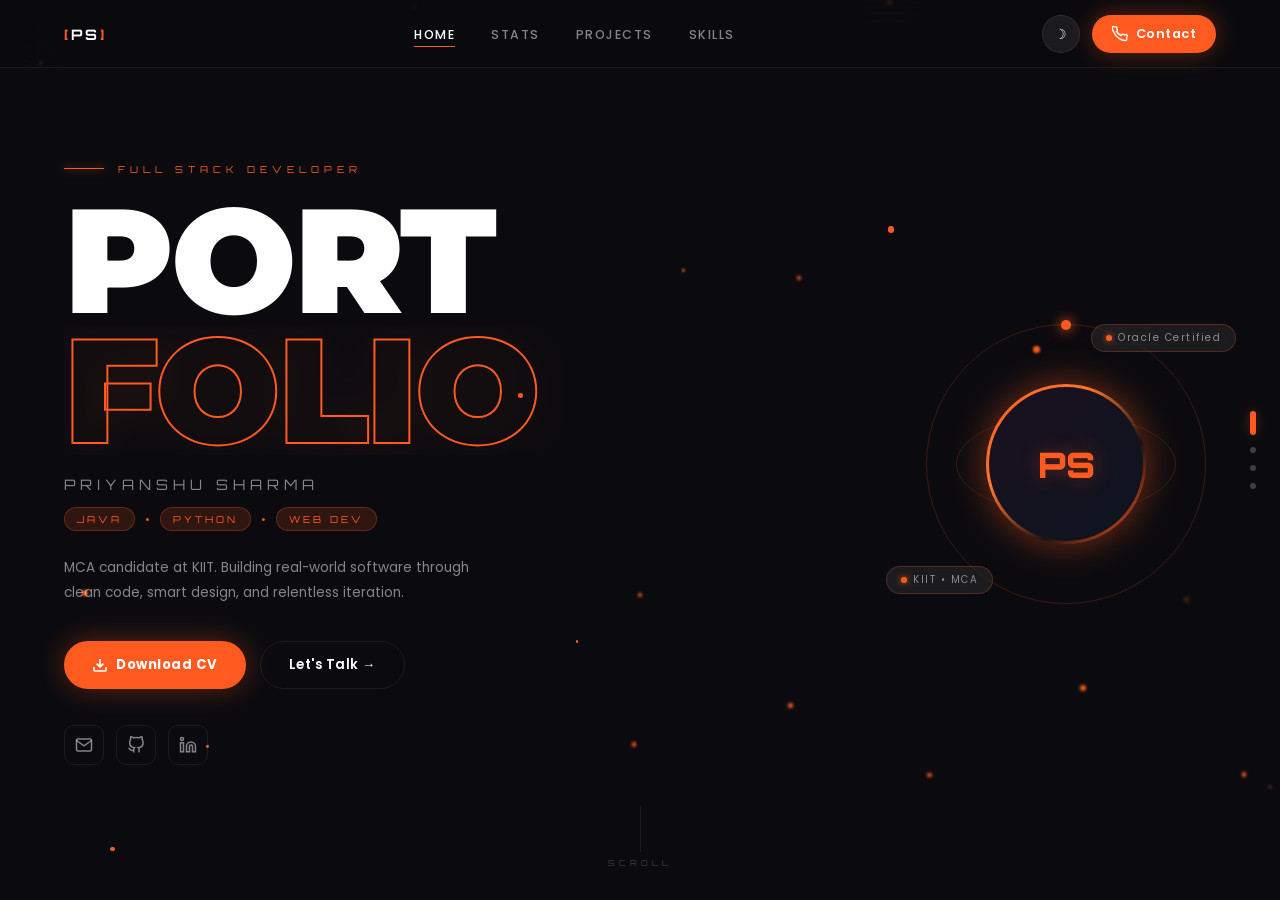
==== commit ed6d0396: "modification 2.1" ====
--- a/index.html
+++ b/index.html
@@ -1,522 +1,519 @@
-
-I updated my memory. What did you learn about me?
-
-8:36 PM
-
-Viewed memory edits
-Viewed memory edits
-Here's what I have from my memories about you, Priyanshu:
-
-Who you are: Priyanshu Sharma, a student based in Kolkata, India — likely in a CS or related program given your recurring exam prep across subjects.
-
-Active Projects:
-
-ChotaCA — Full Stack + Data Analytics project using Plotly and PostgreSQL-compatible DBs (Neon, Railway, AWS RDS, local PG)
-T90 AI Device — Agentic AI device concept with a defined roadmap and architecture
-Portfolio Website — Personal site with orbit animations, theme toggle, and contact drawer interactions
-Current Focus (as of recent updates):
-
-DAA exam prep using a 1-day past-paper revision strategy (daa_sem2 trigger)
-Java interface and stack implementation practice
-Portfolio UI animation enhancements
-Your Stack: HTML/CSS/JS, Java, Git, PostgreSQL variants, PowerShell/terminal
-
-Preferences:
-
-Complete rewritten code over partial edits
-Concise, exam-oriented summaries
-Explanations in both English and Bengali for academic topics
-Special Triggers I remember: Astronum, Astronum2, T90 project, antiV, CN mode, daa_sem2
-
-Is there anything you'd like to update or correct?
-
-ok now start with Portfolio UI animation enhancements i share you the slide u have make it same to same and slide, beautiful scrolling animation...with html, css and js
-
-8:40 PM
-I'd love to help! Please go ahead and share the slide/image you want me to replicate — I'll build it out with smooth scrolling animations in HTML, CSS, and JS.
-
-1774711534908_image.png
-1774711767684_image.png
-1774712308267_image.png
-1774712498289_image.png
-Create a modern futuristic portfolio landing page with 3 slides using HTML, CSS, JavaScript (vanilla JS only). Design style should be premium, minimal, glowing, orange accent, dark theme with smooth animations.
-GENERAL DESIGN SYSTEM
-* Font style: modern professional (Poppins / Montserrat / Orbitron combination)
-* Color palette:
-   * Primary accent: 
-#ff5a1f (orange glow)
-   * Secondary accent: 
-#ff7a2f
-   * Background dark: 
-#0b0b0f
-   * Gradient background: subtle dark navy + black
-* Style keywords:
-   * soft glow
-   * glassmorphism
-   * minimal futuristic
-   * smooth motion animation
-   * high resolution background images
-* Page must be fully responsive
-* Use CSS variables for theme colors
-* Smooth scroll transition between slides
-* Add subtle particle dots in background
-SLIDE 1 — HERO (PORTFOLIO INTRO)
-Design inspiration similar to first image:
-* Center text: PORT FOLIO
-* Typography: bold uppercase white color large font size letter spacing slightly expanded
-ANIMATIONS
-1. Add a small glowing circle orbiting around the letter "O" in PORT
-   * orbit animation like a planet
-   * smooth infinite rotation
-   * small glowing dot with blur
-   * use CSS keyframes rotate animation
-2. Add soft orange glow moving effect on letter "F"
-   * glowing light should move left to right repeatedly
-   * subtle gradient glow animation
-   * use pseudo element ::after with animation
-3. Add floating small circle particles around hero text
-4. Background should be dark gradient
-5. Add small subtitle below: COMMUNICATOR GRAPHIC DESIGNER
-6. Add scroll indicator animation below text
-SLIDE 2 — MENTORIAS / PROJECT STATS SECTION
-Design similar to second image: High resolution background of:
-* desk
-* laptop
-* warm orange lamp lighting
-* plants
-Overlay text: MENTORIAS
-Add project statistics cards
-Display stats like: 20+ Projects Completed 200+ Clients 500+ Hours Work
-Cards design:
-* glass effect
-* slight blur background
-* orange border glow
-* hover scale animation
-Add heading: Design That Delivers Real Results
-Add subtle parallax effect on background image
-SLIDE 3 — SERVICES / FEATURES SECTION
-Design similar to last image style.
-Content: Heading: Let's Create Something Exceptional
-Show animated cards in arc layout or grid:
-* Web Design
-* UI UX
-* Branding
-* Development
-* Portfolio Design
-Each card:
-* soft shadow
-* orange gradient highlight
-* hover lift animation
-* icon or illustration
-Add testimonials section below: 3 testimonial cards with rating stars
-NIGHT / DAY MODE TOGGLE
-Add toggle button top right corner.
-Dark mode: background dark text white orange glow strong
-Light mode: background white text dark orange accent softer
-Add smooth transition between themes.
-CONTACT SIDEBAR (TRANSPARENT GLASS EFFECT)
-Add floating button bottom right corner: icon: contact
-When clicked: open animated sidebar from right
-Sidebar design: transparent glass blur background smooth slide animation
-Content inside sidebar: Contact Us
-Email Phone LinkedIn GitHub
-Add animated icons
-Close button at top
-Sidebar overlay should darken background slightly.
-TECHNICAL REQUIREMENTS
-Use: HTML5 semantic structure CSS3 animations Flexbox and Grid Vanilla JavaScript only No frameworks
-JS features required: theme toggle sidebar open/close animation scroll animation orbit animation trigger hover interactions
-FILE STRUCTURE
-Provide code in 3 files:
-index.html style.css script.js
-EXTRA ANIMATION DETAILS
-Orbit animation example:
-* circular path around letter
-* duration 6s infinite linear
-Glow animation example:
-* gradient moving highlight
-* 3s infinite alternate
-Use cubic-bezier easing for premium motion feel.
-
-Show more
-9:13 PM
-
-Reading frontend design skill
-Reading frontend design skill
-This is a big build — let me craft all 3 files with full premium quality. Give me a moment!
-
-
-Created 3 files
-Created 3 files
-Now let me combine everything into a single deliverable HTML file for easy use:
-
-
-Ran 3 commands, read a file
-Ran 3 commands, read a file
-Your portfolio is ready! Here's what's built inside:
-
-Slide 1 — Hero
-
-Giant PORT / FOLIO bold text with staggered letter entrance animation
-🟠 Orbit dot spinning around the R (6s infinite, glowing)
-Orange glow sweep sliding across F (CSS pseudo-element)
-18 floating DOM particles in the background
-Canvas particle field with connected dots across all pages
-Scroll pulse indicator + curriculum vitae tag
-Slide 2 — Mentorias
-
-Warm orange lamp desk atmosphere (pure CSS radial gradients + flicker animation)
-Big MEN-TORIAS orange title
-3 glassmorphism stat cards (20+, 200+, 500+) with animated count-up on scroll
-Parallax on background as you scroll
-Slide 3 — Services
-
-5 service cards in a responsive grid with 3D tilt on hover, orange underline slide-in, icon color flip
-3 testimonial cards with client avatars
-Auto-scrolling ticker footer strip
-Global Features
-
-☀/☽ Dark/Light mode toggle with flash transition + localStorage save
-Contact sidebar — glass blur, slides from right, items animate in one by one
-Keyboard navigation (↑↓ arrows, Esc to close sidebar)
-Fully responsive down to mobile
-Use portfolio_complete.html as a single standalone file — just open in browser!
-
-Portfolio complete
-Code · HTML 
-Index
-Code · HTML 
-Style
-Code · CSS 
-Script
-JS 
-
-
-
-
-
-Claude is AI and can make mistakes. Please double-check responses.
-Index · HTML
-Copy
-
 <!DOCTYPE html>
 <html lang="en" data-theme="dark">
 <head>
   <meta charset="UTF-8" />
-  <meta name="viewport" content="width=device-width, initial-scale=1.0" />
-  <title>Portfolio — Priyanshu Sharma</title>
-  <link rel="preconnect" href="https://fonts.googleapis.com" />
-  <link rel="preconnect" href="https://fonts.gstatic.com" crossorigin />
-  <link href="https://fonts.googleapis.com/css2?family=Orbitron:wght@400;700;900&family=Montserrat:wght@300;400;600;700;900&family=Poppins:wght@300;400;500;600&display=swap" rel="stylesheet" />
-  <link rel="stylesheet" href="style.css" />
+  <meta name="viewport" content="width=device-width, initial-scale=1.0"/>
+  <title>Priyanshu Sharma — Portfolio</title>
+  <link rel="preconnect" href="https://fonts.googleapis.com"/>
+  <link rel="preconnect" href="https://fonts.gstatic.com" crossorigin/>
+  <link href="https://fonts.googleapis.com/css2?family=Orbitron:wght@400;600;700;900&family=Montserrat:wght@300;400;600;700;900&family=Poppins:wght@300;400;500;600&display=swap" rel="stylesheet"/>
+  <link rel="stylesheet" href="style.css"/>
 </head>
 <body>
- 
-  <!-- CANVAS PARTICLES -->
-  <canvas id="particleCanvas"></canvas>
- 
-  <!-- NAV -->
-  <nav class="nav">
-    <div class="nav-logo">
-      <span class="nav-bracket">[</span>PRSHN<span class="nav-bracket">]</span>
-    </div>
-    <div class="nav-right">
-      <button class="theme-toggle" id="themeToggle" aria-label="Toggle theme">
-        <span class="toggle-icon sun">☀</span>
-        <span class="toggle-track"></span>
-        <span class="toggle-icon moon">☽</span>
-      </button>
-      <button class="contact-fab" id="contactBtn" aria-label="Contact">
-        <svg width="20" height="20" viewBox="0 0 24 24" fill="none" stroke="currentColor" stroke-width="2">
-          <path d="M22 16.92v3a2 2 0 01-2.18 2 19.79 19.79 0 01-8.63-3.07A19.5 19.5 0 013.07 9.81a19.79 19.79 0 01-3.07-8.68A2 2 0 012.18 1h3a2 2 0 012 1.72c.127.96.361 1.903.7 2.81a2 2 0 01-.45 2.11L6.91 8.15a16 16 0 006.29 6.29l1.51-1.52a2 2 0 012.11-.45c.907.339 1.85.573 2.81.7A2 2 0 0122 16.92z"/>
-        </svg>
-        <span>Contact</span>
-      </button>
-    </div>
-  </nav>
- 
-  <!-- SCROLL CONTAINER -->
-  <div class="scroll-container" id="scrollContainer">
- 
-    <!-- ========== SLIDE 1 — HERO ========== -->
-    <section class="slide slide-hero" id="slide1">
- 
-      <!-- Floating nav dots -->
-      <div class="scroll-dots">
-        <span class="dot active" data-slide="0"></span>
-        <span class="dot" data-slide="1"></span>
-        <span class="dot" data-slide="2"></span>
-      </div>
- 
-      <!-- Tag top-right -->
-      <div class="hero-tag">
-        <span class="tag-year">25</span>
-        <span class="tag-text">CURRICULUM<br>VITAE</span>
-      </div>
- 
-      <!-- Main hero text -->
-      <div class="hero-text-wrap">
-        <div class="hero-line" id="heroLine1">
-          <span class="hero-letter" style="--i:0">P</span>
-          <span class="hero-letter" style="--i:1">O</span>
-          <span class="hero-letter orbit-host" style="--i:2" id="orbitLetter">
-            R
-            <span class="orbit-ring">
-              <span class="orbit-dot"></span>
-            </span>
+
+<!-- ░░ PARTICLE CANVAS ░░ -->
+<canvas id="particleCanvas"></canvas>
+
+<!-- ░░ NOISE GRAIN OVERLAY ░░ -->
+<div class="grain"></div>
+
+<!-- ░░ NAV ░░ -->
+<nav class="nav" id="mainNav">
+  <div class="nav-logo">
+    <span class="bracket">[</span>PS<span class="bracket">]</span>
+  </div>
+  <ul class="nav-links">
+    <li><a href="#slide1" class="nav-link active" data-slide="0">Home</a></li>
+    <li><a href="#slide2" class="nav-link" data-slide="1">Stats</a></li>
+    <li><a href="#slide3" class="nav-link" data-slide="2">Projects</a></li>
+    <li><a href="#slide4" class="nav-link" data-slide="3">Skills</a></li>
+  </ul>
+  <div class="nav-actions">
+    <button class="theme-btn" id="themeBtn" aria-label="Toggle theme">
+      <span class="t-icon" id="themeIcon">☽</span>
+    </button>
+    <button class="contact-open-btn" id="contactOpenBtn">
+      <svg width="16" height="16" viewBox="0 0 24 24" fill="none" stroke="currentColor" stroke-width="2.2"><path d="M22 16.92v3a2 2 0 01-2.18 2 19.79 19.79 0 01-8.63-3.07A19.5 19.5 0 013.07 9.81a19.79 19.79 0 01-3.07-8.68A2 2 0 012.18 1h3a2 2 0 012 1.72c.127.96.361 1.903.7 2.81a2 2 0 01-.45 2.11L6.91 8.15a16 16 0 006.29 6.29l1.51-1.52a2 2 0 012.11-.45c.907.339 1.85.573 2.81.7A2 2 0 0122 16.92z"/></svg>
+      Contact
+    </button>
+  </div>
+</nav>
+
+<!-- ░░ SCROLL PROGRESS ░░ -->
+<div class="scroll-progress" id="scrollProgress"></div>
+
+<!-- ░░ SIDE DOT NAV ░░ -->
+<nav class="side-nav">
+  <button class="side-dot active" data-target="0" aria-label="Slide 1"></button>
+  <button class="side-dot" data-target="1" aria-label="Slide 2"></button>
+  <button class="side-dot" data-target="2" aria-label="Slide 3"></button>
+  <button class="side-dot" data-target="3" aria-label="Slide 4"></button>
+</nav>
+
+<!-- ░░░░░░░░░░░░░░░░░░░░░░░░░░░░░░░░░░░░
+     SCROLL CONTAINER
+     ░░░░░░░░░░░░░░░░░░░░░░░░░░░░░░░░░░░░ -->
+<div class="scroll-wrap" id="scrollWrap">
+
+  <!-- ════════════════════════════════
+       SLIDE 1 — HERO
+       ════════════════════════════════ -->
+  <section class="slide" id="slide1">
+    <div class="hero-inner">
+
+      <!-- LEFT: Text -->
+      <div class="hero-left">
+        <div class="hero-eyebrow reveal">
+          <span class="eyebrow-line"></span>
+          <span class="eyebrow-text">FULL STACK DEVELOPER</span>
+        </div>
+
+        <h1 class="hero-heading">
+          <span class="h-line reveal" style="--d:.1s">
+            <span class="h-word">PORT</span>
           </span>
-          <span class="hero-letter" style="--i:3">T</span>
-        </div>
-        <div class="hero-line" id="heroLine2">
-          <span class="hero-letter glow-f" style="--i:4">F</span>
-          <span class="hero-letter" style="--i:5">O</span>
-          <span class="hero-letter" style="--i:6">L</span>
-          <span class="hero-letter" style="--i:7">I</span>
-          <span class="hero-letter" style="--i:8">O</span>
-        </div>
-      </div>
- 
-      <!-- Subtitle -->
-      <div class="hero-subtitle">
-        <p>COMMUNICATOR</p>
-        <p>&amp; GRAPHIC DESIGNER</p>
-      </div>
- 
-      <!-- Scroll indicator -->
-      <div class="scroll-indicator">
-        <div class="scroll-line">
-          <span class="scroll-pulse"></span>
-        </div>
-        <span class="scroll-label">SCROLL DOWN</span>
-      </div>
- 
-      <!-- Side decoration -->
-      <div class="side-deco left">
-        <div class="deco-circle red"></div>
-      </div>
-      <div class="side-deco right">
-        <span class="deco-dot"></span>
-        <span class="deco-dot active"></span>
-        <span class="deco-dot"></span>
-      </div>
- 
-      <!-- Floating particles (JS generated) -->
-      <div class="hero-particles" id="heroParticles"></div>
-    </section>
- 
-    <!-- ========== SLIDE 2 — MENTORIAS / STATS ========== -->
-    <section class="slide slide-mentorias" id="slide2">
-      <div class="mentorias-bg">
-        <div class="bg-overlay"></div>
-        <!-- Animated gradient desk background -->
-        <div class="desk-scene">
-          <div class="desk-glow"></div>
-          <div class="lamp-ray"></div>
-        </div>
-      </div>
- 
-      <div class="mentorias-content">
-        <div class="mentorias-left">
-          <h2 class="mentorias-title reveal-up">
-            <span>MEN-</span><br>
-            <span>TORIAS</span>
-          </h2>
-          <p class="mentorias-sub reveal-up" style="--d:0.2s">
-            Design That Delivers<br><strong>Real Results</strong>
-          </p>
-        </div>
- 
-        <div class="mentorias-right">
-          <!-- Stats cards -->
-          <div class="stats-grid">
-            <div class="stat-card reveal-up" style="--d:0.1s">
-              <div class="stat-number" data-target="20">0</div>
-              <div class="stat-plus">+</div>
-              <div class="stat-label">Projects<br>Completed</div>
-              <div class="card-glow"></div>
-            </div>
-            <div class="stat-card reveal-up" style="--d:0.2s">
-              <div class="stat-number" data-target="200">0</div>
-              <div class="stat-plus">+</div>
-              <div class="stat-label">Happy<br>Clients</div>
-              <div class="card-glow"></div>
-            </div>
-            <div class="stat-card reveal-up" style="--d:0.3s">
-              <div class="stat-number" data-target="500">0</div>
-              <div class="stat-plus">+</div>
-              <div class="stat-label">Hours of<br>Work</div>
-              <div class="card-glow"></div>
-            </div>
-          </div>
-        </div>
-      </div>
-    </section>
- 
-    <!-- ========== SLIDE 3 — SERVICES ========== -->
-    <section class="slide slide-services" id="slide3">
-      <div class="services-inner">
-        <div class="services-header reveal-up">
-          <p class="services-eyebrow">WHAT I DO</p>
-          <h2 class="services-title">Let's Create Something<br><em>Exceptional</em></h2>
-        </div>
- 
-        <!-- Services arc/grid -->
-        <div class="services-grid" id="servicesGrid">
-          <div class="service-card reveal-up" style="--d:0s">
-            <div class="service-icon">
-              <svg width="32" height="32" viewBox="0 0 24 24" fill="none" stroke="currentColor" stroke-width="1.5"><rect x="3" y="3" width="18" height="14" rx="2"/><path d="M7 21h10M12 17v4"/></svg>
-            </div>
-            <h3>Web Design</h3>
-            <p>Pixel-perfect interfaces built for impact</p>
-            <div class="card-line"></div>
-          </div>
-          <div class="service-card reveal-up" style="--d:0.1s">
-            <div class="service-icon">
-              <svg width="32" height="32" viewBox="0 0 24 24" fill="none" stroke="currentColor" stroke-width="1.5"><circle cx="12" cy="12" r="3"/><path d="M12 1v4M12 19v4M4.22 4.22l2.83 2.83M16.95 16.95l2.83 2.83M1 12h4M19 12h4M4.22 19.78l2.83-2.83M16.95 7.05l2.83-2.83"/></svg>
-            </div>
-            <h3>UI / UX</h3>
-            <p>User-centered design systems that delight</p>
-            <div class="card-line"></div>
-          </div>
-          <div class="service-card reveal-up" style="--d:0.2s">
-            <div class="service-icon">
-              <svg width="32" height="32" viewBox="0 0 24 24" fill="none" stroke="currentColor" stroke-width="1.5"><path d="M12 2L2 7l10 5 10-5-10-5zM2 17l10 5 10-5M2 12l10 5 10-5"/></svg>
-            </div>
-            <h3>Branding</h3>
-            <p>Visual identities that leave a lasting mark</p>
-            <div class="card-line"></div>
-          </div>
-          <div class="service-card reveal-up" style="--d:0.3s">
-            <div class="service-icon">
-              <svg width="32" height="32" viewBox="0 0 24 24" fill="none" stroke="currentColor" stroke-width="1.5"><polyline points="16 18 22 12 16 6"/><polyline points="8 6 2 12 8 18"/></svg>
-            </div>
-            <h3>Development</h3>
-            <p>Clean, scalable code behind beautiful UI</p>
-            <div class="card-line"></div>
-          </div>
-          <div class="service-card reveal-up" style="--d:0.4s">
-            <div class="service-icon">
-              <svg width="32" height="32" viewBox="0 0 24 24" fill="none" stroke="currentColor" stroke-width="1.5"><rect x="2" y="3" width="20" height="14" rx="2"/><path d="M8 21h8M12 17v4"/><circle cx="12" cy="10" r="3"/></svg>
-            </div>
-            <h3>Portfolio Design</h3>
-            <p>Showcasing your work with elegance</p>
-            <div class="card-line"></div>
-          </div>
-        </div>
- 
-        <!-- Testimonials -->
-        <div class="testimonials-section reveal-up" style="--d:0.5s">
-          <p class="testimonials-label">TRUSTED BY BRANDS, LOVED BY CLIENTS</p>
-          <div class="testimonials-grid">
-            <div class="testimonial-card">
-              <div class="stars">★★★★★</div>
-              <p>"Absolutely transformed our brand. The attention to detail was incredible."</p>
-              <div class="client-info">
-                <div class="client-avatar">AK</div>
-                <div>
-                  <strong>Arjun Kumar</strong>
-                  <span>CEO, TechFlow</span>
-                </div>
+          <span class="h-line reveal" style="--d:.2s">
+            <span class="h-word accent-stroke">FOLIO</span>
+          </span>
+        </h1>
+
+        <div class="hero-name reveal" style="--d:.35s">PRIYANSHU SHARMA</div>
+
+        <div class="hero-tags reveal" style="--d:.45s">
+          <span class="tag">JAVA</span>
+          <span class="tag-sep">•</span>
+          <span class="tag">PYTHON</span>
+          <span class="tag-sep">•</span>
+          <span class="tag">WEB DEV</span>
+        </div>
+
+        <p class="hero-bio reveal" style="--d:.55s">
+          MCA candidate at KIIT. Building real-world software through<br>
+          clean code, smart design, and relentless iteration.
+        </p>
+
+        <div class="hero-ctas reveal" style="--d:.65s">
+          <a href="assets/Priyanshu_Sharma_CV.pdf" download class="btn-primary">
+            <svg width="16" height="16" viewBox="0 0 24 24" fill="none" stroke="currentColor" stroke-width="2.5"><path d="M21 15v4a2 2 0 01-2 2H5a2 2 0 01-2-2v-4"/><polyline points="7 10 12 15 17 10"/><line x1="12" y1="15" x2="12" y2="3"/></svg>
+            Download CV
+          </a>
+          <button class="btn-ghost" id="heroContactBtn">Let's Talk →</button>
+        </div>
+
+        <!-- Socials strip -->
+        <div class="hero-socials reveal" style="--d:.75s">
+          <a href="mailto:priyanshusharma18015@gmail.com" class="social-link" aria-label="Email">
+            <svg width="18" height="18" viewBox="0 0 24 24" fill="none" stroke="currentColor" stroke-width="2"><path d="M4 4h16c1.1 0 2 .9 2 2v12c0 1.1-.9 2-2 2H4c-1.1 0-2-.9-2-2V6c0-1.1.9-2 2-2z"/><polyline points="22,6 12,13 2,6"/></svg>
+          </a>
+          <a href="https://github.com/priyanshusharma445" target="_blank" class="social-link" aria-label="GitHub">
+            <svg width="18" height="18" viewBox="0 0 24 24" fill="none" stroke="currentColor" stroke-width="2"><path d="M9 19c-5 1.5-5-2.5-7-3m14 6v-3.87a3.37 3.37 0 00-.94-2.61c3.14-.35 6.44-1.54 6.44-7A5.44 5.44 0 0020 4.77 5.07 5.07 0 0019.91 1S18.73.65 16 2.48a13.38 13.38 0 00-7 0C6.27.65 5.09 1 5.09 1A5.07 5.07 0 005 4.77a5.44 5.44 0 00-1.5 3.78c0 5.42 3.3 6.61 6.44 7A3.37 3.37 0 009 18.13V22"/></svg>
+          </a>
+          <a href="https://linkedin.com/in/priyanshu-sharma" target="_blank" class="social-link" aria-label="LinkedIn">
+            <svg width="18" height="18" viewBox="0 0 24 24" fill="none" stroke="currentColor" stroke-width="2"><path d="M16 8a6 6 0 016 6v7h-4v-7a2 2 0 00-2-2 2 2 0 00-2 2v7h-4v-7a6 6 0 016-6z"/><rect x="2" y="9" width="4" height="12"/><circle cx="4" cy="4" r="2"/></svg>
+          </a>
+        </div>
+      </div>
+
+      <!-- RIGHT: Profile Orbit -->
+      <div class="hero-right reveal" style="--d:.2s">
+        <div class="orbit-system">
+          <!-- Glow behind -->
+          <div class="profile-glow-bg"></div>
+
+          <!-- Outer orbit ring -->
+          <div class="orbit-ring ring-outer">
+            <div class="orbit-dot dot-outer"></div>
+          </div>
+          <!-- Inner tilted orbit ring -->
+          <div class="orbit-ring ring-inner">
+            <div class="orbit-dot dot-inner"></div>
+          </div>
+
+          <!-- Profile circle -->
+          <div class="profile-circle">
+            <div class="profile-img-wrap">
+              <!-- Placeholder gradient avatar (replace src with real photo) -->
+              <div class="profile-placeholder">
+                <span class="profile-initials">PS</span>
               </div>
-            </div>
-            <div class="testimonial-card">
-              <div class="stars">★★★★★</div>
-              <p>"Best investment we made. Our conversion rate jumped 3x after the redesign."</p>
-              <div class="client-info">
-                <div class="client-avatar">SM</div>
-                <div>
-                  <strong>Sneha Mehta</strong>
-                  <span>Founder, Bloom Studio</span>
-                </div>
-              </div>
-            </div>
-            <div class="testimonial-card">
-              <div class="stars">★★★★★</div>
-              <p>"Fast, creative, and professional. Delivered beyond our expectations every time."</p>
-              <div class="client-info">
-                <div class="client-avatar">RD</div>
-                <div>
-                  <strong>Rahul Das</strong>
-                  <span>Product Lead, Nexus</span>
-                </div>
-              </div>
-            </div>
-          </div>
-        </div>
- 
-        <!-- Footer strip -->
-        <div class="footer-strip">
-          <span>• PRIYANSHU SHARMA •</span>
-          <span>• FRONTEND DEVELOPER •</span>
-          <span>• UI DESIGNER •</span>
-          <span>• KOLKATA •</span>
-          <span>• PRIYANSHU SHARMA •</span>
-          <span>• FRONTEND DEVELOPER •</span>
-          <span>• UI DESIGNER •</span>
-        </div>
-      </div>
-    </section>
- 
-  </div><!-- end scroll-container -->
- 
-  <!-- ========== CONTACT SIDEBAR ========== -->
-  <div class="sidebar-overlay" id="sidebarOverlay"></div>
-  <aside class="contact-sidebar" id="contactSidebar">
-    <button class="sidebar-close" id="sidebarClose">✕</button>
-    <div class="sidebar-content">
-      <h3 class="sidebar-title">Contact<span class="accent"> Us</span></h3>
-      <p class="sidebar-sub">Let's build something extraordinary together.</p>
- 
-      <div class="contact-items">
-        <a href="mailto:priyanshu@example.com" class="contact-item">
-          <div class="ci-icon">
-            <svg width="20" height="20" viewBox="0 0 24 24" fill="none" stroke="currentColor" stroke-width="2"><path d="M4 4h16c1.1 0 2 .9 2 2v12c0 1.1-.9 2-2 2H4c-1.1 0-2-.9-2-2V6c0-1.1.9-2 2-2z"/><polyline points="22,6 12,13 2,6"/></svg>
-          </div>
-          <div class="ci-text">
-            <span class="ci-label">Email</span>
-            <span class="ci-value">priyanshu@example.com</span>
-          </div>
-          <span class="ci-arrow">→</span>
-        </a>
-        <a href="tel:+91000000000" class="contact-item">
-          <div class="ci-icon">
-            <svg width="20" height="20" viewBox="0 0 24 24" fill="none" stroke="currentColor" stroke-width="2"><path d="M22 16.92v3a2 2 0 01-2.18 2 19.79 19.79 0 01-8.63-3.07A19.5 19.5 0 013.07 9.81a19.79 19.79 0 01-3.07-8.68A2 2 0 012.18 1h3a2 2 0 012 1.72c.127.96.361 1.903.7 2.81a2 2 0 01-.45 2.11L6.91 8.15a16 16 0 006.29 6.29l1.51-1.52a2 2 0 012.11-.45c.907.339 1.85.573 2.81.7A2 2 0 0122 16.92z"/></svg>
-          </div>
-          <div class="ci-text">
-            <span class="ci-label">Phone</span>
-            <span class="ci-value">+91 000 000 0000</span>
-          </div>
-          <span class="ci-arrow">→</span>
-        </a>
-        <a href="https://linkedin.com" target="_blank" class="contact-item">
-          <div class="ci-icon">
-            <svg width="20" height="20" viewBox="0 0 24 24" fill="none" stroke="currentColor" stroke-width="2"><path d="M16 8a6 6 0 016 6v7h-4v-7a2 2 0 00-2-2 2 2 0 00-2 2v7h-4v-7a6 6 0 016-6z"/><rect x="2" y="9" width="4" height="12"/><circle cx="4" cy="4" r="2"/></svg>
-          </div>
-          <div class="ci-text">
-            <span class="ci-label">LinkedIn</span>
-            <span class="ci-value">linkedin.com/in/priyanshu</span>
-          </div>
-          <span class="ci-arrow">→</span>
-        </a>
-        <a href="https://github.com" target="_blank" class="contact-item">
-          <div class="ci-icon">
-            <svg width="20" height="20" viewBox="0 0 24 24" fill="none" stroke="currentColor" stroke-width="2"><path d="M9 19c-5 1.5-5-2.5-7-3m14 6v-3.87a3.37 3.37 0 00-.94-2.61c3.14-.35 6.44-1.54 6.44-7A5.44 5.44 0 0020 4.77 5.07 5.07 0 0019.91 1S18.73.65 16 2.48a13.38 13.38 0 00-7 0C6.27.65 5.09 1 5.09 1A5.07 5.07 0 005 4.77a5.44 5.44 0 00-1.5 3.78c0 5.42 3.3 6.61 6.44 7A3.37 3.37 0 009 18.13V22"/></svg>
-          </div>
-          <div class="ci-text">
-            <span class="ci-label">GitHub</span>
-            <span class="ci-value">github.com/priyanshu</span>
-          </div>
-          <span class="ci-arrow">→</span>
-        </a>
-      </div>
- 
-      <div class="sidebar-cta">
-        <button class="cta-btn">Let's Work Together →</button>
-      </div>
-    </div>
-  </aside>
- 
-  <script src="script.js"></script>
+              <!-- Uncomment below and add real photo:
+              <img src="assets/profile.jpg" alt="Priyanshu Sharma" class="profile-img"/> -->
+            </div>
+          </div>
+
+          <!-- Floating badge -->
+          <div class="orbit-badge badge-top">
+            <span class="badge-dot"></span>Oracle Certified
+          </div>
+          <div class="orbit-badge badge-bot">
+            <span class="badge-dot"></span>KIIT • MCA
+          </div>
+        </div>
+      </div>
+
+    </div>
+
+    <!-- hero particles -->
+    <div class="hero-particles" id="heroParticles"></div>
+
+    <!-- Scroll cue -->
+    <div class="scroll-cue">
+      <div class="cue-line"><span class="cue-fill"></span></div>
+      <span class="cue-label">SCROLL</span>
+    </div>
+  </section>
+
+  <!-- ════════════════════════════════
+       SLIDE 2 — PROJECT STATS
+       ════════════════════════════════ -->
+  <section class="slide" id="slide2">
+    <div class="desk-bg">
+      <div class="desk-lamp-glow"></div>
+      <div class="desk-ambient"></div>
+    </div>
+
+    <div class="stats-inner">
+      <div class="section-header reveal">
+        <p class="s-eyebrow">AT A GLANCE</p>
+        <h2 class="s-title">Project<br><em>Experience</em></h2>
+      </div>
+
+      <div class="stats-grid">
+        <div class="stat-card reveal" style="--d:.1s">
+          <div class="stat-icon">
+            <svg width="28" height="28" viewBox="0 0 24 24" fill="none" stroke="currentColor" stroke-width="1.5"><rect x="3" y="3" width="18" height="14" rx="2"/><path d="M7 21h10M12 17v4"/></svg>
+          </div>
+          <div class="stat-val"><span class="counter" data-target="2">0</span><span class="stat-plus">+</span></div>
+          <div class="stat-label">Projects<br>Completed</div>
+          <div class="sc-glow"></div>
+        </div>
+        <div class="stat-card reveal" style="--d:.2s">
+          <div class="stat-icon">
+            <svg width="28" height="28" viewBox="0 0 24 24" fill="none" stroke="currentColor" stroke-width="1.5"><circle cx="12" cy="8" r="4"/><path d="M4 20c0-4 3.6-7 8-7s8 3 8 7"/></svg>
+          </div>
+          <div class="stat-val"><span class="counter" data-target="1">0</span></div>
+          <div class="stat-label">Internship<br>Experience</div>
+          <div class="sc-glow"></div>
+        </div>
+        <div class="stat-card reveal" style="--d:.3s">
+          <div class="stat-icon">
+            <svg width="28" height="28" viewBox="0 0 24 24" fill="none" stroke="currentColor" stroke-width="1.5"><polyline points="16 18 22 12 16 6"/><polyline points="8 6 2 12 8 18"/></svg>
+          </div>
+          <div class="stat-val"><span class="counter" data-target="6">0</span><span class="stat-plus">+</span></div>
+          <div class="stat-label">Technologies<br>Used</div>
+          <div class="sc-glow"></div>
+        </div>
+        <div class="stat-card reveal" style="--d:.4s">
+          <div class="stat-icon">
+            <svg width="28" height="28" viewBox="0 0 24 24" fill="none" stroke="currentColor" stroke-width="1.5"><path d="M12 2L2 7l10 5 10-5-10-5z"/><path d="M2 17l10 5 10-5"/><path d="M2 12l10 5 10-5"/></svg>
+          </div>
+          <div class="stat-val"><span class="counter" data-target="75" data-decimal="true">0</span></div>
+          <div class="stat-label">CGPA — MCA<br>Performance</div>
+          <div class="sc-glow"></div>
+        </div>
+      </div>
+
+      <!-- Certifications strip -->
+      <div class="cert-strip reveal" style="--d:.5s">
+        <div class="cert-item">
+          <div class="cert-badge">✦</div>
+          <div>
+            <strong>Generative AI Professional</strong>
+            <span>Oracle University — 2025</span>
+          </div>
+        </div>
+        <div class="cert-divider"></div>
+        <div class="cert-item">
+          <div class="cert-badge">✦</div>
+          <div>
+            <strong>Web Development Intern</strong>
+            <span>Acmegrade (IIT Bombay, IIM Ahmedabad, Wipro) — 2024</span>
+          </div>
+        </div>
+      </div>
+    </div>
+  </section>
+
+  <!-- ════════════════════════════════
+       SLIDE 3 — PROJECTS
+       ════════════════════════════════ -->
+  <section class="slide slide-overflow" id="slide3">
+    <div class="projects-inner">
+      <div class="section-header reveal">
+        <p class="s-eyebrow">WHAT I'VE BUILT</p>
+        <h2 class="s-title">Featured<br><em>Projects</em></h2>
+      </div>
+
+      <!-- Filter buttons -->
+      <div class="filter-bar reveal" style="--d:.1s" id="filterBar">
+        <button class="filter-btn active" data-filter="all">All</button>
+        <button class="filter-btn" data-filter="java">Java</button>
+        <button class="filter-btn" data-filter="python">Python</button>
+        <button class="filter-btn" data-filter="web">Web</button>
+      </div>
+
+      <!-- Project cards -->
+      <div class="projects-grid" id="projectsGrid">
+
+        <div class="project-card reveal" style="--d:.15s" data-cat="python">
+          <div class="project-img-wrap">
+            <div class="project-img-placeholder p1">
+              <svg width="48" height="48" viewBox="0 0 24 24" fill="none" stroke="rgba(255,90,31,0.6)" stroke-width="1"><rect x="3" y="3" width="18" height="14" rx="2"/><path d="M7 21h10M12 17v4"/></svg>
+            </div>
+            <div class="project-overlay">
+              <a href="#" class="view-btn">View Project →</a>
+            </div>
+          </div>
+          <div class="project-body">
+            <div class="project-tech">
+              <span class="tech-chip">Python</span>
+              <span class="tech-chip">Streamlit</span>
+              <span class="tech-chip">AI</span>
+            </div>
+            <h3 class="project-title">Banking Management System</h3>
+            <p class="project-desc">AI-based banking assistant for account operations. Improved task completion by 40%, reduced navigation steps by 30%.</p>
+          </div>
+          <div class="pc-accent-line"></div>
+        </div>
+
+        <div class="project-card reveal" style="--d:.25s" data-cat="java">
+          <div class="project-img-wrap">
+            <div class="project-img-placeholder p2">
+              <svg width="48" height="48" viewBox="0 0 24 24" fill="none" stroke="rgba(255,90,31,0.6)" stroke-width="1"><circle cx="12" cy="8" r="4"/><path d="M4 20c0-4 3.6-7 8-7s8 3 8 7"/><circle cx="18" cy="5" r="2"/></svg>
+            </div>
+            <div class="project-overlay">
+              <a href="#" class="view-btn">View Project →</a>
+            </div>
+          </div>
+          <div class="project-body">
+            <div class="project-tech">
+              <span class="tech-chip">Java</span>
+              <span class="tech-chip">MySQL</span>
+              <span class="tech-chip">Full Stack</span>
+            </div>
+            <h3 class="project-title">Employee Management System</h3>
+            <p class="project-desc">HR workflow automation with database integration. Reduced manual processing time by 50%, improved data accuracy by 35%.</p>
+          </div>
+          <div class="pc-accent-line"></div>
+        </div>
+
+        <div class="project-card reveal" style="--d:.35s" data-cat="web">
+          <div class="project-img-wrap">
+            <div class="project-img-placeholder p3">
+              <svg width="48" height="48" viewBox="0 0 24 24" fill="none" stroke="rgba(255,90,31,0.6)" stroke-width="1"><circle cx="12" cy="12" r="10"/><line x1="2" y1="12" x2="22" y2="12"/><path d="M12 2a15.3 15.3 0 010 20M12 2a15.3 15.3 0 000 20"/></svg>
+            </div>
+            <div class="project-overlay">
+              <a href="#" class="view-btn">View Project →</a>
+            </div>
+          </div>
+          <div class="project-body">
+            <div class="project-tech">
+              <span class="tech-chip">React</span>
+              <span class="tech-chip">HTML/CSS</span>
+              <span class="tech-chip">JS</span>
+            </div>
+            <h3 class="project-title">Portfolio Website</h3>
+            <p class="project-desc">Personal portfolio with scroll-snap layout, glassmorphism design, and orbit animations built for maximum visual impact.</p>
+          </div>
+          <div class="pc-accent-line"></div>
+        </div>
+
+      </div>
+    </div>
+  </section>
+
+  <!-- ════════════════════════════════
+       SLIDE 4 — SKILLS + EDUCATION
+       ════════════════════════════════ -->
+  <section class="slide slide-overflow" id="slide4">
+    <div class="skills-inner">
+      <div class="section-header reveal">
+        <p class="s-eyebrow">WHAT I KNOW</p>
+        <h2 class="s-title">Technical<br><em>Expertise</em></h2>
+      </div>
+
+      <div class="skills-grid">
+        <div class="skill-card reveal" style="--d:.05s">
+          <div class="sk-icon">
+            <svg width="26" height="26" viewBox="0 0 24 24" fill="none" stroke="currentColor" stroke-width="1.5"><polyline points="16 18 22 12 16 6"/><polyline points="8 6 2 12 8 18"/></svg>
+          </div>
+          <h3>Java Development</h3>
+          <p>OOP, JDBC, Swing, full-stack Java applications</p>
+          <div class="sk-bar"><div class="sk-fill" style="--w:82%"></div></div>
+          <div class="sk-line"></div>
+        </div>
+        <div class="skill-card reveal" style="--d:.1s">
+          <div class="sk-icon">
+            <svg width="26" height="26" viewBox="0 0 24 24" fill="none" stroke="currentColor" stroke-width="1.5"><path d="M12 2L2 7l10 5 10-5-10-5z"/><path d="M2 17l10 5 10-5"/><path d="M2 12l10 5 10-5"/></svg>
+          </div>
+          <h3>Python Development</h3>
+          <p>Streamlit, NumPy, Pandas, data pipelines</p>
+          <div class="sk-bar"><div class="sk-fill" style="--w:78%"></div></div>
+          <div class="sk-line"></div>
+        </div>
+        <div class="skill-card reveal" style="--d:.15s">
+          <div class="sk-icon">
+            <svg width="26" height="26" viewBox="0 0 24 24" fill="none" stroke="currentColor" stroke-width="1.5"><rect x="3" y="3" width="18" height="14" rx="2"/><path d="M7 21h10M12 17v4"/></svg>
+          </div>
+          <h3>Frontend Development</h3>
+          <p>HTML5, CSS3, JavaScript, responsive design</p>
+          <div class="sk-bar"><div class="sk-fill" style="--w:80%"></div></div>
+          <div class="sk-line"></div>
+        </div>
+        <div class="skill-card reveal" style="--d:.2s">
+          <div class="sk-icon">
+            <svg width="26" height="26" viewBox="0 0 24 24" fill="none" stroke="currentColor" stroke-width="1.5"><circle cx="12" cy="12" r="10"/><circle cx="12" cy="12" r="3"/><line x1="12" y1="2" x2="12" y2="5"/><line x1="12" y1="19" x2="12" y2="22"/><line x1="2" y1="12" x2="5" y2="12"/><line x1="19" y1="12" x2="22" y2="12"/></svg>
+          </div>
+          <h3>React Development</h3>
+          <p>Components, hooks, state management, SPA</p>
+          <div class="sk-bar"><div class="sk-fill" style="--w:70%"></div></div>
+          <div class="sk-line"></div>
+        </div>
+        <div class="skill-card reveal" style="--d:.25s">
+          <div class="sk-icon">
+            <svg width="26" height="26" viewBox="0 0 24 24" fill="none" stroke="currentColor" stroke-width="1.5"><ellipse cx="12" cy="5" rx="9" ry="3"/><path d="M21 12c0 1.66-4 3-9 3s-9-1.34-9-3"/><path d="M3 5v14c0 1.66 4 3 9 3s9-1.34 9-3V5"/></svg>
+          </div>
+          <h3>SQL & Databases</h3>
+          <p>MySQL, schema design, complex queries, CRUD</p>
+          <div class="sk-bar"><div class="sk-fill" style="--w:75%"></div></div>
+          <div class="sk-line"></div>
+        </div>
+        <div class="skill-card reveal" style="--d:.3s">
+          <div class="sk-icon">
+            <svg width="26" height="26" viewBox="0 0 24 24" fill="none" stroke="currentColor" stroke-width="1.5"><line x1="18" y1="20" x2="18" y2="10"/><line x1="12" y1="20" x2="12" y2="4"/><line x1="6" y1="20" x2="6" y2="14"/></svg>
+          </div>
+          <h3>Data Analytics</h3>
+          <p>NumPy, Pandas, data visualization, Generative AI</p>
+          <div class="sk-bar"><div class="sk-fill" style="--w:65%"></div></div>
+          <div class="sk-line"></div>
+        </div>
+      </div>
+
+      <!-- Education Timeline -->
+      <div class="edu-section reveal" style="--d:.35s">
+        <h3 class="edu-title">Education Timeline</h3>
+        <div class="timeline">
+          <div class="tl-item">
+            <div class="tl-dot"></div>
+            <div class="tl-line"></div>
+            <div class="tl-content">
+              <span class="tl-year">2025 – Present</span>
+              <h4>Master of Computer Applications</h4>
+              <p>Kalinga Institute of Industrial Technology (KIIT)</p>
+              <span class="tl-cgpa">CGPA: 7.5</span>
+            </div>
+          </div>
+          <div class="tl-item">
+            <div class="tl-dot"></div>
+            <div class="tl-content">
+              <span class="tl-year">2022 – 2025</span>
+              <h4>Bachelor of Computer Applications</h4>
+              <p>Techno India University</p>
+              <span class="tl-cgpa">CGPA: 7.82</span>
+            </div>
+          </div>
+        </div>
+      </div>
+
+      <!-- Footer ticker -->
+      <div class="ticker-wrap">
+        <div class="ticker-inner" id="tickerInner">
+          <span>• PRIYANSHU SHARMA</span>
+          <span>• SOFTWARE DEVELOPER</span>
+          <span>• JAVA • PYTHON • REACT</span>
+          <span>• KIIT MCA 2025</span>
+          <span>• ORACLE CERTIFIED</span>
+          <span>• OPEN TO WORK</span>
+          <span>• PRIYANSHU SHARMA</span>
+          <span>• SOFTWARE DEVELOPER</span>
+          <span>• JAVA • PYTHON • REACT</span>
+          <span>• KIIT MCA 2025</span>
+          <span>• ORACLE CERTIFIED</span>
+          <span>• OPEN TO WORK</span>
+        </div>
+      </div>
+    </div>
+  </section>
+
+</div><!-- /scroll-wrap -->
+
+<!-- ░░░░░░░░░░░░░░░░░░░░░░░░░░░░░░░░░░░░
+     CONTACT SIDEBAR
+     ░░░░░░░░░░░░░░░░░░░░░░░░░░░░░░░░░░░░ -->
+<div class="sb-overlay" id="sbOverlay"></div>
+<aside class="sidebar" id="sidebar">
+  <button class="sb-close" id="sbClose">✕</button>
+
+  <div class="sb-body">
+    <div class="sb-header">
+      <h2 class="sb-title">Let's <span>Connect</span></h2>
+      <p class="sb-sub">Available for freelance work and full-time opportunities.</p>
+    </div>
+
+    <div class="sb-links">
+      <a href="mailto:priyanshusharma18015@gmail.com" class="sb-item">
+        <div class="sbi-icon">
+          <svg width="18" height="18" viewBox="0 0 24 24" fill="none" stroke="currentColor" stroke-width="2"><path d="M4 4h16c1.1 0 2 .9 2 2v12c0 1.1-.9 2-2 2H4c-1.1 0-2-.9-2-2V6c0-1.1.9-2 2-2z"/><polyline points="22,6 12,13 2,6"/></svg>
+        </div>
+        <div class="sbi-text">
+          <span class="sbi-label">Email</span>
+          <span class="sbi-val">priyanshusharma18015@gmail.com</span>
+        </div>
+        <span class="sbi-arr">→</span>
+      </a>
+      <a href="tel:+917439451492" class="sb-item">
+        <div class="sbi-icon">
+          <svg width="18" height="18" viewBox="0 0 24 24" fill="none" stroke="currentColor" stroke-width="2"><path d="M22 16.92v3a2 2 0 01-2.18 2 19.79 19.79 0 01-8.63-3.07A19.5 19.5 0 013.07 9.81a19.79 19.79 0 01-3.07-8.68A2 2 0 012.18 1h3a2 2 0 012 1.72c.127.96.361 1.903.7 2.81a2 2 0 01-.45 2.11L6.91 8.15a16 16 0 006.29 6.29l1.51-1.52a2 2 0 012.11-.45c.907.339 1.85.573 2.81.7A2 2 0 0122 16.92z"/></svg>
+        </div>
+        <div class="sbi-text">
+          <span class="sbi-label">Phone</span>
+          <span class="sbi-val">+91 7439451492</span>
+        </div>
+        <span class="sbi-arr">→</span>
+      </a>
+      <div class="sb-item no-link">
+        <div class="sbi-icon">
+          <svg width="18" height="18" viewBox="0 0 24 24" fill="none" stroke="currentColor" stroke-width="2"><path d="M21 10c0 7-9 13-9 13s-9-6-9-13a9 9 0 0118 0z"/><circle cx="12" cy="10" r="3"/></svg>
+        </div>
+        <div class="sbi-text">
+          <span class="sbi-label">Location</span>
+          <span class="sbi-val">Kolkata, India</span>
+        </div>
+      </div>
+      <a href="https://linkedin.com/in/priyanshu-sharma" target="_blank" class="sb-item">
+        <div class="sbi-icon">
+          <svg width="18" height="18" viewBox="0 0 24 24" fill="none" stroke="currentColor" stroke-width="2"><path d="M16 8a6 6 0 016 6v7h-4v-7a2 2 0 00-2-2 2 2 0 00-2 2v7h-4v-7a6 6 0 016-6z"/><rect x="2" y="9" width="4" height="12"/><circle cx="4" cy="4" r="2"/></svg>
+        </div>
+        <div class="sbi-text">
+          <span class="sbi-label">LinkedIn</span>
+          <span class="sbi-val">Priyanshu Sharma</span>
+        </div>
+        <span class="sbi-arr">→</span>
+      </a>
+      <a href="https://github.com/priyanshusharma445" target="_blank" class="sb-item">
+        <div class="sbi-icon">
+          <svg width="18" height="18" viewBox="0 0 24 24" fill="none" stroke="currentColor" stroke-width="2"><path d="M9 19c-5 1.5-5-2.5-7-3m14 6v-3.87a3.37 3.37 0 00-.94-2.61c3.14-.35 6.44-1.54 6.44-7A5.44 5.44 0 0020 4.77 5.07 5.07 0 0019.91 1S18.73.65 16 2.48a13.38 13.38 0 00-7 0C6.27.65 5.09 1 5.09 1A5.07 5.07 0 005 4.77a5.44 5.44 0 00-1.5 3.78c0 5.42 3.3 6.61 6.44 7A3.37 3.37 0 009 18.13V22"/></svg>
+        </div>
+        <div class="sbi-text">
+          <span class="sbi-label">GitHub</span>
+          <span class="sbi-val">priyanshusharma445</span>
+        </div>
+        <span class="sbi-arr">→</span>
+      </a>
+    </div>
+
+    <div class="sb-actions">
+      <a href="assets/Priyanshu_Sharma_CV.pdf" download class="sb-cv-btn">
+        <svg width="16" height="16" viewBox="0 0 24 24" fill="none" stroke="currentColor" stroke-width="2.5"><path d="M21 15v4a2 2 0 01-2 2H5a2 2 0 01-2-2v-4"/><polyline points="7 10 12 15 17 10"/><line x1="12" y1="15" x2="12" y2="3"/></svg>
+        Download CV
+      </a>
+      <a href="mailto:priyanshusharma18015@gmail.com" class="sb-hire-btn">
+        Hire Me ✦
+      </a>
+    </div>
+  </div>
+</aside>
+
+<script src="script.js"></script>
 </body>
-</html>
- 
+</html>
--- a/style.css
+++ b/style.css
@@ -1,926 +1,962 @@
 /* ============================================================
-   PORTFOLIO — PRIYANSHU SHARMA
-   Premium Dark Portfolio with Orange Glow
+   PRIYANSHU SHARMA PORTFOLIO — style.css
+   Dark Premium • Orange Glow • Glassmorphism
    ============================================================ */
 
-/* ---------- CSS VARIABLES ---------- */
+/* ── VARIABLES ───────────────────────────────────────────── */
 :root {
   --accent:        #ff5a1f;
-  --accent-2:      #ff7a2f;
-  --accent-glow:   rgba(255, 90, 31, 0.35);
-  --accent-soft:   rgba(255, 90, 31, 0.12);
+  --accent2:       #ff7a2f;
+  --glow:          rgba(255, 90, 31, 0.35);
+  --glow-sm:       rgba(255, 90, 31, 0.15);
   --bg:            #0b0b0f;
-  --bg-2:          #0f0f18;
+  --bg2:           #0e0e14;
   --surface:       rgba(255,255,255,0.04);
-  --surface-2:     rgba(255,255,255,0.07);
-  --border:        rgba(255,255,255,0.08);
-  --border-accent: rgba(255, 90, 31, 0.35);
+  --surface2:      rgba(255,255,255,0.07);
+  --border:        rgba(255,255,255,0.07);
+  --border-o:      rgba(255,90,31,0.28);
   --text:          #ffffff;
-  --text-muted:    rgba(255,255,255,0.45);
-  --text-dim:      rgba(255,255,255,0.25);
-  --nav-h:         72px;
-  --transition:    cubic-bezier(0.76, 0, 0.24, 1);
-  --transition-b:  cubic-bezier(0.34, 1.56, 0.64, 1);
+  --text-m:        rgba(255,255,255,0.5);
+  --text-d:        rgba(255,255,255,0.22);
+  --nav-h:         68px;
+  --ease:          cubic-bezier(0.76, 0, 0.24, 1);
+  --spring:        cubic-bezier(0.34, 1.56, 0.64, 1);
+  --radius:        16px;
 }
 
 [data-theme="light"] {
-  --bg:            #f5f4f0;
-  --bg-2:          #edecea;
-  --surface:       rgba(0,0,0,0.04);
-  --surface-2:     rgba(0,0,0,0.06);
-  --border:        rgba(0,0,0,0.1);
-  --border-accent: rgba(255, 90, 31, 0.4);
-  --text:          #111111;
-  --text-muted:    rgba(0,0,0,0.5);
-  --text-dim:      rgba(0,0,0,0.3);
-  --accent-glow:   rgba(255, 90, 31, 0.2);
-  --accent-soft:   rgba(255, 90, 31, 0.08);
-}
-
-/* ---------- RESET + BASE ---------- */
+  --bg:        #f4f3ef;
+  --bg2:       #eceae4;
+  --surface:   rgba(0,0,0,0.04);
+  --surface2:  rgba(0,0,0,0.07);
+  --border:    rgba(0,0,0,0.08);
+  --border-o:  rgba(255,90,31,0.3);
+  --text:      #111111;
+  --text-m:    rgba(0,0,0,0.5);
+  --text-d:    rgba(0,0,0,0.25);
+  --glow:      rgba(255,90,31,0.25);
+  --glow-sm:   rgba(255,90,31,0.1);
+}
+
+/* ── RESET ───────────────────────────────────────────────── */
 *, *::before, *::after { box-sizing: border-box; margin: 0; padding: 0; }
-
-html { font-size: 16px; scroll-behavior: smooth; }
-
+html { font-size: 16px; }
 body {
   font-family: 'Poppins', sans-serif;
   background: var(--bg);
   color: var(--text);
   overflow: hidden;
   height: 100vh;
-  transition: background 0.5s var(--transition), color 0.5s var(--transition);
-}
-
-/* ---------- PARTICLE CANVAS ---------- */
+  transition: background .5s var(--ease), color .5s var(--ease);
+  cursor: none;
+}
+a { text-decoration: none; color: inherit; }
+ul { list-style: none; }
+button { cursor: none; }
+
+/* ── CUSTOM CURSOR ───────────────────────────────────────── */
+body::before {
+  content: '';
+  position: fixed;
+  width: 10px; height: 10px;
+  background: var(--accent);
+  border-radius: 50%;
+  pointer-events: none;
+  z-index: 9999;
+  transform: translate(-50%, -50%);
+  transition: transform .1s, width .2s, height .2s;
+  mix-blend-mode: difference;
+  top: var(--cy, -20px);
+  left: var(--cx, -20px);
+}
+body::after {
+  content: '';
+  position: fixed;
+  width: 30px; height: 30px;
+  border: 1px solid rgba(255,90,31,0.4);
+  border-radius: 50%;
+  pointer-events: none;
+  z-index: 9998;
+  transform: translate(-50%, -50%);
+  transition: transform .15s, top .12s, left .12s;
+  top: var(--cy2, -40px);
+  left: var(--cx2, -40px);
+}
+
+/* ── CANVAS + GRAIN ──────────────────────────────────────── */
 #particleCanvas {
-  position: fixed;
-  inset: 0;
-  pointer-events: none;
-  z-index: 0;
-  opacity: 0.5;
-}
-
-/* ---------- NAV ---------- */
+  position: fixed; inset: 0;
+  z-index: 0; pointer-events: none;
+  opacity: .45;
+}
+.grain {
+  position: fixed; inset: 0; z-index: 1; pointer-events: none;
+  background-image: url("data:image/svg+xml,%3Csvg viewBox='0 0 200 200' xmlns='http://www.w3.org/2000/svg'%3E%3Cfilter id='n'%3E%3CfeTurbulence type='fractalNoise' baseFrequency='.65' numOctaves='3' stitchTiles='stitch'/%3E%3C/filter%3E%3Crect width='100%25' height='100%25' filter='url(%23n)' opacity='0.04'/%3E%3C/svg%3E");
+  opacity: .6;
+}
+
+/* ── NAV ─────────────────────────────────────────────────── */
 .nav {
-  position: fixed;
-  top: 0; left: 0; right: 0;
-  height: var(--nav-h);
-  z-index: 100;
-  display: flex;
-  align-items: center;
-  justify-content: space-between;
-  padding: 0 40px;
-  background: rgba(11, 11, 15, 0.6);
-  backdrop-filter: blur(20px);
+  position: fixed; top: 0; left: 0; right: 0;
+  height: var(--nav-h); z-index: 100;
+  display: flex; align-items: center; justify-content: space-between;
+  padding: 0 5%;
+  background: rgba(11,11,15,.65);
+  backdrop-filter: blur(24px);
   border-bottom: 1px solid var(--border);
-  transition: background 0.5s;
-}
-
-[data-theme="light"] .nav { background: rgba(245, 244, 240, 0.7); }
+  transition: background .5s;
+}
+[data-theme="light"] .nav { background: rgba(244,243,239,.75); }
 
 .nav-logo {
   font-family: 'Orbitron', monospace;
-  font-size: 1rem;
-  font-weight: 700;
-  letter-spacing: 3px;
-  color: var(--text);
-}
-.nav-bracket { color: var(--accent); }
-
-.nav-right {
-  display: flex;
-  align-items: center;
-  gap: 16px;
-}
-
-/* Theme Toggle */
-.theme-toggle {
-  display: flex;
-  align-items: center;
-  gap: 8px;
-  background: var(--surface-2);
-  border: 1px solid var(--border);
-  border-radius: 999px;
-  padding: 6px 14px;
-  cursor: pointer;
-  transition: all 0.3s;
-  color: var(--text);
-}
-.theme-toggle:hover { border-color: var(--accent); background: var(--accent-soft); }
-.toggle-icon { font-size: 0.75rem; }
-.toggle-track {
-  width: 24px; height: 12px;
+  font-size: .9rem; font-weight: 700; letter-spacing: 3px;
+}
+.bracket { color: var(--accent); }
+
+.nav-links { display: flex; gap: 36px; }
+.nav-link {
+  font-size: .78rem; letter-spacing: 1.5px;
+  color: var(--text-m); font-weight: 500;
+  text-transform: uppercase;
+  position: relative; padding-bottom: 2px;
+  transition: color .3s;
+}
+.nav-link::after {
+  content: ''; position: absolute; bottom: -2px; left: 0;
+  width: 0; height: 1px; background: var(--accent);
+  transition: width .35s var(--ease);
+}
+.nav-link:hover, .nav-link.active { color: var(--text); }
+.nav-link:hover::after, .nav-link.active::after { width: 100%; }
+
+.nav-actions { display: flex; align-items: center; gap: 12px; }
+
+.theme-btn {
+  width: 38px; height: 38px;
+  background: var(--surface2); border: 1px solid var(--border);
+  border-radius: 50%; color: var(--text);
+  font-size: .9rem;
+  display: flex; align-items: center; justify-content: center;
+  transition: all .3s var(--spring);
+}
+.theme-btn:hover { border-color: var(--accent); background: var(--glow-sm); transform: rotate(20deg); }
+
+.contact-open-btn {
+  display: flex; align-items: center; gap: 8px;
+  background: var(--accent); border: none;
+  border-radius: 999px; padding: 10px 20px;
+  color: #fff; font-family: 'Poppins', sans-serif;
+  font-weight: 600; font-size: .8rem; letter-spacing: .5px;
+  box-shadow: 0 0 24px var(--glow);
+  transition: all .3s var(--spring);
+}
+.contact-open-btn:hover { transform: scale(1.06); box-shadow: 0 0 40px rgba(255,90,31,.6); }
+
+/* ── SCROLL PROGRESS ─────────────────────────────────────── */
+.scroll-progress {
+  position: fixed; top: var(--nav-h); left: 0;
+  height: 2px; width: 0%;
+  background: linear-gradient(to right, var(--accent), var(--accent2));
+  z-index: 101;
+  transition: width .1s linear;
+  box-shadow: 0 0 8px var(--glow);
+}
+
+/* ── SIDE NAV DOTS ───────────────────────────────────────── */
+.side-nav {
+  position: fixed; right: 24px; top: 50%;
+  transform: translateY(-50%); z-index: 90;
+  display: flex; flex-direction: column; gap: 12px;
+}
+.side-dot {
+  width: 6px; height: 6px; border-radius: 50%;
+  background: var(--text-d); border: none;
+  transition: all .4s var(--spring);
+}
+.side-dot.active {
+  width: 6px; height: 24px; border-radius: 99px;
   background: var(--accent);
-  border-radius: 999px;
-  position: relative;
-  transition: background 0.3s;
-}
-.toggle-track::after {
-  content: '';
-  position: absolute;
-  top: 2px; left: 2px;
-  width: 8px; height: 8px;
-  background: #fff;
-  border-radius: 50%;
-  transition: transform 0.3s var(--transition-b);
-}
-[data-theme="light"] .toggle-track::after { transform: translateX(12px); }
-
-/* Contact FAB */
-.contact-fab {
-  display: flex;
-  align-items: center;
-  gap: 8px;
-  background: var(--accent);
-  border: none;
-  border-radius: 999px;
-  padding: 10px 20px;
-  color: #fff;
-  font-family: 'Poppins', sans-serif;
-  font-weight: 600;
-  font-size: 0.85rem;
-  cursor: pointer;
-  letter-spacing: 0.5px;
-  box-shadow: 0 0 24px var(--accent-glow);
-  transition: all 0.3s var(--transition-b);
-}
-.contact-fab:hover {
-  transform: scale(1.05);
-  box-shadow: 0 0 40px rgba(255, 90, 31, 0.6);
-}
-
-/* ---------- SCROLL CONTAINER ---------- */
-.scroll-container {
-  position: fixed;
-  inset: 0;
+  box-shadow: 0 0 12px var(--glow);
+}
+
+/* ── SCROLL WRAP ─────────────────────────────────────────── */
+.scroll-wrap {
+  position: fixed; inset: 0;
   overflow-y: scroll;
   scroll-snap-type: y mandatory;
   scroll-behavior: smooth;
   -webkit-overflow-scrolling: touch;
-  z-index: 1;
-}
-.scroll-container::-webkit-scrollbar { width: 0; }
-
-/* ---------- SLIDE BASE ---------- */
+  z-index: 2;
+}
+.scroll-wrap::-webkit-scrollbar { width: 0; }
+
+/* ── SLIDE BASE ──────────────────────────────────────────── */
 .slide {
   min-height: 100vh;
   scroll-snap-align: start;
   scroll-snap-stop: always;
   position: relative;
+  overflow: hidden;
   display: flex;
   align-items: center;
   justify-content: center;
-  overflow: hidden;
-  padding: var(--nav-h) 40px 40px;
-}
-
-/* ---------- SCROLL DOTS ---------- */
-.scroll-dots {
-  position: fixed;
-  right: 24px;
-  top: 50%;
-  transform: translateY(-50%);
-  z-index: 90;
-  display: flex;
-  flex-direction: column;
-  gap: 10px;
-}
-.dot {
-  width: 6px; height: 6px;
-  border-radius: 50%;
-  background: var(--text-dim);
-  cursor: pointer;
-  transition: all 0.4s var(--transition-b);
-}
-.dot.active {
-  width: 6px; height: 22px;
+  padding: var(--nav-h) 5% 40px;
+}
+.slide-overflow {
+  overflow-y: auto;
+  overflow-x: hidden;
+  display: block;
+}
+
+/* ── REVEAL ──────────────────────────────────────────────── */
+.reveal {
+  opacity: 0;
+  transform: translateY(36px);
+  transition: opacity .75s var(--ease), transform .75s var(--ease);
+  transition-delay: var(--d, 0s);
+}
+.reveal.in { opacity: 1; transform: translateY(0); }
+
+/* ══════════════════════════════════════════════════════════
+   SLIDE 1 — HERO
+   ══════════════════════════════════════════════════════════ */
+#slide1 { background: var(--bg); }
+
+.hero-inner {
+  width: 100%; max-width: 1200px;
+  display: flex; align-items: center;
+  justify-content: space-between; gap: 60px;
+  position: relative; z-index: 3;
+}
+
+/* Left */
+.hero-left { flex: 1; min-width: 0; }
+
+.hero-eyebrow {
+  display: flex; align-items: center; gap: 14px;
+  margin-bottom: 20px;
+}
+.eyebrow-line {
+  display: block; width: 40px; height: 1px;
   background: var(--accent);
-  border-radius: 999px;
-  box-shadow: 0 0 12px var(--accent-glow);
-}
-
-/* ============================================================
-   SLIDE 1 — HERO
-   ============================================================ */
-.slide-hero {
-  background: var(--bg);
-  flex-direction: column;
-}
-
-/* Hero Tag */
-.hero-tag {
-  position: absolute;
-  top: calc(var(--nav-h) + 24px);
-  right: 60px;
-  display: flex;
-  align-items: center;
-  gap: 8px;
-  background: var(--accent);
-  border-radius: 4px;
-  padding: 6px 10px;
-  font-family: 'Orbitron', monospace;
-  font-size: 0.6rem;
-  letter-spacing: 2px;
-  animation: fadeSlideIn 1s var(--transition) 0.8s both;
-}
-.tag-year { font-size: 1.2rem; font-weight: 900; line-height: 1; }
-.tag-text { font-size: 0.5rem; letter-spacing: 1px; line-height: 1.4; }
-
-/* Hero text */
-.hero-text-wrap {
-  text-align: center;
-  position: relative;
-  z-index: 2;
-}
-
-.hero-line {
-  display: flex;
-  justify-content: center;
-  align-items: center;
-  gap: 0;
-  line-height: 1;
-}
-
-.hero-letter {
+  box-shadow: 0 0 8px var(--accent);
+}
+.eyebrow-text {
+  font-family: 'Orbitron', monospace;
+  font-size: .6rem; letter-spacing: 5px;
+  color: var(--accent);
+}
+
+.hero-heading { line-height: .88; margin-bottom: 20px; }
+.h-line { display: block; overflow: hidden; }
+.h-word {
+  display: inline-block;
   font-family: 'Montserrat', sans-serif;
-  font-size: clamp(80px, 16vw, 180px);
+  font-size: clamp(68px, 12vw, 148px);
   font-weight: 900;
   color: var(--text);
-  letter-spacing: -2px;
+  letter-spacing: -3px;
+}
+.h-word.accent-stroke {
+  -webkit-text-stroke: 2px var(--accent);
+  color: transparent;
+  text-shadow: none;
+  filter: drop-shadow(0 0 20px rgba(255,90,31,.5));
+}
+
+.hero-name {
+  font-family: 'Orbitron', monospace;
+  font-size: clamp(.7rem, 1.2vw, .9rem);
+  letter-spacing: 5px;
+  color: var(--text-m);
+  margin-bottom: 14px;
+}
+
+.hero-tags { display: flex; align-items: center; gap: 10px; margin-bottom: 24px; }
+.tag {
+  font-family: 'Orbitron', monospace;
+  font-size: .6rem; letter-spacing: 3px;
+  padding: 5px 12px;
+  border: 1px solid var(--border-o);
+  border-radius: 999px;
+  color: var(--accent);
+  background: var(--glow-sm);
+}
+.tag-sep { color: var(--accent); font-size: .7rem; }
+
+.hero-bio {
+  font-size: .85rem; line-height: 1.85;
+  color: var(--text-m); margin-bottom: 36px;
+}
+
+.hero-ctas { display: flex; gap: 14px; flex-wrap: wrap; margin-bottom: 36px; }
+
+.btn-primary {
+  display: inline-flex; align-items: center; gap: 8px;
+  background: var(--accent); color: #fff;
+  border: none; border-radius: 999px;
+  padding: 13px 28px;
+  font-family: 'Poppins', sans-serif; font-weight: 700;
+  font-size: .82rem; letter-spacing: .5px;
+  box-shadow: 0 0 28px var(--glow);
+  transition: all .3s var(--spring);
+  animation: pulseCTA 3s ease-in-out infinite;
+}
+.btn-primary:hover {
+  transform: scale(1.06) translateY(-2px);
+  box-shadow: 0 0 48px rgba(255,90,31,.65);
+}
+@keyframes pulseCTA {
+  0%,100% { box-shadow: 0 0 28px var(--glow); }
+  50%      { box-shadow: 0 0 50px rgba(255,90,31,.6); }
+}
+
+.btn-ghost {
+  display: inline-flex; align-items: center; gap: 8px;
+  background: transparent; color: var(--text);
+  border: 1px solid var(--border);
+  border-radius: 999px; padding: 13px 28px;
+  font-family: 'Poppins', sans-serif; font-weight: 600;
+  font-size: .82rem; letter-spacing: .5px;
+  transition: all .3s var(--spring);
+}
+.btn-ghost:hover { border-color: var(--accent); color: var(--accent); background: var(--glow-sm); }
+
+.hero-socials { display: flex; gap: 12px; }
+.social-link {
+  width: 40px; height: 40px;
+  display: flex; align-items: center; justify-content: center;
+  border: 1px solid var(--border);
+  border-radius: 10px;
+  color: var(--text-m);
+  transition: all .3s var(--spring);
+}
+.social-link:hover {
+  border-color: var(--accent); color: var(--accent);
+  background: var(--glow-sm);
+  transform: translateY(-3px);
+  box-shadow: 0 8px 20px var(--glow-sm);
+}
+
+/* ── ORBIT SYSTEM ────────────────────────────────────────── */
+.hero-right { flex-shrink: 0; }
+
+.orbit-system {
   position: relative;
-  display: inline-block;
-  opacity: 0;
-  animation: heroLetterIn 0.8s var(--transition-b) calc(var(--i) * 0.07s + 0.2s) forwards;
-  cursor: default;
-  user-select: none;
-  transition: color 0.3s;
-}
-
-.hero-letter:hover { color: var(--accent); text-shadow: 0 0 40px var(--accent-glow); }
-
-@keyframes heroLetterIn {
-  from { opacity: 0; transform: translateY(60px) scale(0.85); }
-  to   { opacity: 1; transform: translateY(0) scale(1); }
-}
-
-/* Orbit around R */
-.orbit-host { position: relative; }
-
+  width: 300px; height: 300px;
+  display: flex; align-items: center; justify-content: center;
+}
+
+/* Glow behind profile */
+.profile-glow-bg {
+  position: absolute;
+  width: 200px; height: 200px;
+  background: radial-gradient(circle, rgba(255,90,31,.3) 0%, transparent 70%);
+  border-radius: 50%;
+  animation: glowPulse 3s ease-in-out infinite alternate;
+}
+@keyframes glowPulse {
+  from { transform: scale(1); opacity: .6; }
+  to   { transform: scale(1.3); opacity: 1; }
+}
+
+/* Orbit rings */
 .orbit-ring {
-  position: absolute;
-  top: 50%; left: 50%;
-  width: 120%;
-  height: 120%;
-  transform: translate(-50%, -50%);
-  border-radius: 50%;
+  position: absolute; border-radius: 50%;
+  border: 1px solid rgba(255,90,31,.2);
   animation: orbitSpin 6s linear infinite;
-  pointer-events: none;
-}
-
+}
+.ring-outer {
+  width: 280px; height: 280px;
+}
+.ring-inner {
+  width: 220px; height: 200px;
+  transform: rotateX(60deg);
+  animation-duration: 8s;
+  animation-direction: reverse;
+}
 @keyframes orbitSpin {
-  from { transform: translate(-50%, -50%) rotate(0deg); }
-  to   { transform: translate(-50%, -50%) rotate(360deg); }
-}
-
+  from { transform: rotate(0deg); }
+  to   { transform: rotate(360deg); }
+}
+.ring-inner {
+  animation: orbitSpinTilt 8s linear infinite;
+}
+@keyframes orbitSpinTilt {
+  from { transform: rotateX(60deg) rotate(0deg); }
+  to   { transform: rotateX(60deg) rotate(360deg); }
+}
+
+/* Orbit dots */
 .orbit-dot {
   position: absolute;
-  top: 0; left: 50%;
-  transform: translate(-50%, -50%);
+  top: -5px; left: 50%;
+  transform: translateX(-50%);
   width: 10px; height: 10px;
   background: var(--accent);
   border-radius: 50%;
-  box-shadow: 0 0 14px var(--accent), 0 0 28px var(--accent-glow);
-  animation: orbitDotPulse 2s ease-in-out infinite alternate;
-}
-
-@keyframes orbitDotPulse {
-  from { box-shadow: 0 0 8px var(--accent), 0 0 20px var(--accent-glow); transform: translate(-50%, -50%) scale(1); }
-  to   { box-shadow: 0 0 20px var(--accent), 0 0 40px rgba(255,90,31,0.6); transform: translate(-50%, -50%) scale(1.4); }
-}
-
-/* Glow F */
-.glow-f {
-  position: relative;
-  overflow: hidden;
-}
-.glow-f::after {
-  content: '';
+  box-shadow: 0 0 12px var(--accent), 0 0 24px var(--glow);
+  animation: dotPulse 2s ease-in-out infinite alternate;
+}
+.dot-inner {
+  top: -4px;
+  width: 8px; height: 8px;
+  background: var(--accent2);
+  box-shadow: 0 0 8px var(--accent2), 0 0 18px var(--glow);
+}
+@keyframes dotPulse {
+  from { box-shadow: 0 0 8px var(--accent), 0 0 16px var(--glow); transform: translateX(-50%) scale(1); }
+  to   { box-shadow: 0 0 20px var(--accent), 0 0 36px rgba(255,90,31,.7); transform: translateX(-50%) scale(1.5); }
+}
+
+/* Profile circle */
+.profile-circle {
+  position: relative; z-index: 5;
+  width: 160px; height: 160px;
+  border-radius: 50%;
+  padding: 3px;
+  background: linear-gradient(135deg, var(--accent), var(--accent2), transparent, var(--accent));
+  animation: borderSpin 6s linear infinite;
+  box-shadow: 0 0 40px var(--glow), inset 0 0 20px rgba(255,90,31,.1);
+}
+@keyframes borderSpin {
+  from { filter: hue-rotate(0deg); }
+  to   { filter: hue-rotate(30deg); }
+}
+.profile-img-wrap {
+  width: 100%; height: 100%;
+  border-radius: 50%; overflow: hidden;
+  background: var(--bg2);
+}
+.profile-placeholder {
+  width: 100%; height: 100%;
+  background: linear-gradient(135deg, #1a1020, #0e1520);
+  display: flex; align-items: center; justify-content: center;
+}
+.profile-initials {
+  font-family: 'Orbitron', monospace;
+  font-size: 2.2rem; font-weight: 900;
+  color: var(--accent);
+  text-shadow: 0 0 20px var(--glow);
+}
+.profile-img { width: 100%; height: 100%; object-fit: cover; }
+
+/* Orbit badges */
+.orbit-badge {
+  position: absolute; z-index: 6;
+  background: rgba(255,255,255,.07);
+  backdrop-filter: blur(12px);
+  border: 1px solid rgba(255,90,31,.25);
+  border-radius: 999px;
+  padding: 6px 14px;
+  font-size: .62rem; letter-spacing: 1.5px;
+  color: var(--text-m);
+  white-space: nowrap;
+  display: flex; align-items: center; gap: 6px;
+}
+.badge-top { top: 10px; right: -20px; }
+.badge-bot { bottom: 20px; left: -30px; }
+.badge-dot { width: 6px; height: 6px; border-radius: 50%; background: var(--accent); box-shadow: 0 0 6px var(--accent); }
+
+/* Particles */
+.hero-particles { position: absolute; inset: 0; pointer-events: none; overflow: hidden; }
+.hp {
+  position: absolute; border-radius: 50%;
+  background: var(--accent);
+  animation: floatP var(--dur, 6s) ease-in-out var(--del, 0s) infinite;
+}
+@keyframes floatP {
+  0%   { opacity: 0; transform: translateY(10px) scale(0); }
+  25%  { opacity: .5; }
+  75%  { opacity: .2; }
+  100% { opacity: 0; transform: translateY(-60px) scale(1.5); }
+}
+
+/* Scroll cue */
+.scroll-cue {
+  position: absolute; bottom: 32px; left: 50%;
+  transform: translateX(-50%);
+  display: flex; flex-direction: column; align-items: center; gap: 6px;
+}
+.cue-line { width: 1px; height: 46px; background: var(--border); overflow: hidden; position: relative; }
+.cue-fill {
+  position: absolute; top: -18px; left: 0;
+  width: 1px; height: 18px;
+  background: linear-gradient(to bottom, transparent, var(--accent));
+  animation: scrollFill 2s ease-in-out infinite;
+}
+@keyframes scrollFill { 0%{top:-18px;opacity:0} 30%{opacity:1} 100%{top:50px;opacity:0} }
+.cue-label { font-family: 'Orbitron', monospace; font-size: .5rem; letter-spacing: 4px; color: var(--text-d); }
+
+/* ══════════════════════════════════════════════════════════
+   SLIDE 2 — STATS
+   ══════════════════════════════════════════════════════════ */
+#slide2 { background: #09080a; }
+
+.desk-bg { position: absolute; inset: 0; z-index: 0; }
+.desk-lamp-glow {
   position: absolute;
-  top: 0; left: -100%;
-  width: 60%; height: 100%;
-  background: linear-gradient(90deg, transparent, rgba(255,90,31,0.4), transparent);
-  filter: blur(12px);
-  animation: glowSweep 3s ease-in-out infinite alternate;
-}
-
-@keyframes glowSweep {
-  0%   { left: -100%; opacity: 0; }
-  20%  { opacity: 1; }
-  80%  { opacity: 1; }
-  100% { left: 140%; opacity: 0; }
-}
-
-/* Subtitle */
-.hero-subtitle {
-  margin-top: 24px;
-  text-align: center;
-  letter-spacing: 5px;
-  font-size: 0.7rem;
-  color: var(--text-muted);
-  font-family: 'Poppins', sans-serif;
-  font-weight: 300;
-  animation: fadeSlideIn 1s var(--transition) 1s both;
-}
-.hero-subtitle p { line-height: 1.8; }
-
-/* Scroll Indicator */
-.scroll-indicator {
-  position: absolute;
-  bottom: 40px;
-  left: 50%;
-  transform: translateX(-50%);
-  display: flex;
-  flex-direction: column;
-  align-items: center;
-  gap: 8px;
-  animation: fadeSlideIn 1s var(--transition) 1.4s both;
-}
-.scroll-line {
-  width: 1px;
-  height: 50px;
-  background: var(--border);
-  position: relative;
-  overflow: hidden;
-}
-.scroll-pulse {
-  position: absolute;
-  top: -20px;
-  left: 0;
-  width: 1px;
-  height: 20px;
-  background: linear-gradient(to bottom, transparent, var(--accent));
-  animation: scrollPulse 2s ease-in-out infinite;
-}
-@keyframes scrollPulse {
-  0%   { top: -20px; opacity: 0; }
-  30%  { opacity: 1; }
-  100% { top: 60px; opacity: 0; }
-}
-.scroll-label {
-  font-size: 0.55rem;
-  letter-spacing: 4px;
-  color: var(--text-dim);
-  font-family: 'Orbitron', monospace;
-}
-
-/* Side deco */
-.side-deco { position: absolute; z-index: 2; }
-.side-deco.left { left: 40px; bottom: 30%; }
-.side-deco.right { right: 48px; top: 50%; transform: translateY(-50%); display: flex; flex-direction: column; gap: 10px; }
-.deco-circle {
-  width: 18px; height: 18px;
-  border-radius: 50%;
-  border: 2px solid #cc1111;
-  box-shadow: 0 0 12px rgba(200,20,20,0.4);
-  animation: demoCirclePulse 3s ease-in-out infinite;
-}
-@keyframes demoCirclePulse {
-  0%,100% { box-shadow: 0 0 8px rgba(200,20,20,0.3); }
-  50%     { box-shadow: 0 0 24px rgba(200,20,20,0.7); }
-}
-.deco-dot {
-  width: 6px; height: 6px;
-  border-radius: 50%;
-  background: var(--text-dim);
-}
-.deco-dot.active { background: var(--accent); box-shadow: 0 0 8px var(--accent); }
-
-/* Hero particles */
-.hero-particles { position: absolute; inset: 0; pointer-events: none; overflow: hidden; }
-.hero-particle {
-  position: absolute;
-  border-radius: 50%;
-  background: var(--accent);
-  opacity: 0;
-  animation: floatParticle var(--dur, 6s) ease-in-out var(--delay, 0s) infinite;
-}
-@keyframes floatParticle {
-  0%   { opacity: 0; transform: translateY(20px) scale(0); }
-  20%  { opacity: 0.6; }
-  80%  { opacity: 0.3; }
-  100% { opacity: 0; transform: translateY(-80px) scale(1.5); }
-}
-
-/* ============================================================
-   SLIDE 2 — MENTORIAS
-   ============================================================ */
-.slide-mentorias {
-  background: #0a0804;
-  align-items: stretch;
-  padding: 0;
-}
-
-.mentorias-bg {
-  position: absolute;
-  inset: 0;
-  z-index: 0;
-  overflow: hidden;
-}
-
-.desk-scene {
-  position: absolute;
-  inset: 0;
+  bottom: 0; left: 0; right: 0; height: 65%;
+  background: radial-gradient(ellipse at 30% 100%, rgba(255,100,20,.22) 0%, transparent 60%);
+  animation: lampF 4s ease-in-out infinite alternate;
+}
+.desk-ambient {
+  position: absolute; inset: 0;
   background:
-    radial-gradient(ellipse at 30% 60%, rgba(255,110,30,0.18) 0%, transparent 55%),
-    radial-gradient(ellipse at 70% 80%, rgba(180,70,10,0.12) 0%, transparent 50%),
-    radial-gradient(ellipse at 50% 30%, rgba(10,5,0,0.9) 0%, transparent 70%),
-    linear-gradient(160deg, #0a0804 0%, #140c04 40%, #1a0d02 70%, #0a0804 100%);
-}
-
-.desk-glow {
-  position: absolute;
-  bottom: 0; left: 0; right: 0;
-  height: 60%;
-  background: radial-gradient(ellipse at 35% 100%, rgba(255,100,20,0.3) 0%, transparent 60%);
-  animation: lampFlicker 4s ease-in-out infinite alternate;
-}
-@keyframes lampFlicker {
-  0%   { opacity: 0.7; }
-  50%  { opacity: 1; }
-  100% { opacity: 0.85; }
-}
-
-.lamp-ray {
-  position: absolute;
-  top: 10%; left: 20%;
-  width: 2px; height: 60%;
-  background: linear-gradient(to bottom, rgba(255,140,60,0.5), transparent);
-  transform-origin: top center;
-  transform: rotate(-15deg);
-  filter: blur(8px);
-  animation: lampSway 6s ease-in-out infinite alternate;
-}
-@keyframes lampSway {
-  0%   { opacity: 0.4; transform: rotate(-15deg); }
-  100% { opacity: 0.7; transform: rotate(-10deg); }
-}
-
-.bg-overlay {
-  position: absolute;
-  inset: 0;
-  background: linear-gradient(to right, rgba(10,8,4,0.3) 0%, rgba(10,8,4,0.1) 50%, rgba(10,8,4,0.6) 100%);
-}
-
-.mentorias-content {
-  position: relative;
-  z-index: 2;
-  width: 100%;
-  height: 100%;
-  display: flex;
-  align-items: center;
-  justify-content: space-between;
-  padding: calc(var(--nav-h) + 60px) 8% 60px;
-  gap: 40px;
-}
-
-.mentorias-title {
+    radial-gradient(ellipse at 80% 20%, rgba(255,90,31,.06) 0%, transparent 50%),
+    linear-gradient(160deg, #09080a 0%, #110a03 60%, #09080a 100%);
+}
+@keyframes lampF { from{opacity:.6} to{opacity:1} }
+
+.stats-inner {
+  position: relative; z-index: 2;
+  width: 100%; max-width: 1100px;
+  display: flex; flex-direction: column; gap: 52px;
+}
+
+.section-header { display: flex; flex-direction: column; gap: 8px; }
+.s-eyebrow {
+  font-family: 'Orbitron', monospace;
+  font-size: .58rem; letter-spacing: 6px; color: var(--accent);
+}
+.s-title {
   font-family: 'Montserrat', sans-serif;
   font-weight: 900;
-  font-size: clamp(60px, 11vw, 130px);
-  line-height: 0.9;
-  color: var(--accent);
-  text-shadow: 0 0 60px rgba(255,90,31,0.4);
-  letter-spacing: -3px;
-}
-
-.mentorias-sub {
-  margin-top: 24px;
-  font-size: clamp(0.9rem, 1.5vw, 1.1rem);
-  color: rgba(255,255,255,0.6);
-  line-height: 1.7;
-  letter-spacing: 0.5px;
-}
-.mentorias-sub strong { color: #fff; }
-
-/* Stats cards */
+  font-size: clamp(2rem, 5vw, 3.8rem);
+  line-height: 1.05; color: var(--text);
+}
+.s-title em { font-style: italic; color: var(--accent); text-shadow: 0 0 40px var(--glow); }
+
 .stats-grid {
   display: grid;
-  grid-template-columns: repeat(3, 1fr);
-  gap: 16px;
-  max-width: 560px;
+  grid-template-columns: repeat(4, 1fr);
+  gap: 20px;
 }
 
 .stat-card {
   position: relative;
-  background: rgba(255,255,255,0.04);
-  border: 1px solid rgba(255,90,31,0.2);
-  border-radius: 16px;
-  padding: 28px 20px 24px;
+  background: rgba(255,255,255,.04);
+  border: 1px solid rgba(255,90,31,.18);
+  border-radius: var(--radius);
+  padding: 32px 20px 28px;
   text-align: center;
   overflow: hidden;
-  cursor: default;
-  transition: all 0.4s var(--transition-b);
-  backdrop-filter: blur(12px);
+  transition: all .4s var(--spring);
+  backdrop-filter: blur(10px);
 }
 .stat-card:hover {
   border-color: var(--accent);
-  transform: translateY(-8px) scale(1.03);
-  background: rgba(255,90,31,0.08);
-  box-shadow: 0 20px 60px rgba(255,90,31,0.2), inset 0 1px 0 rgba(255,255,255,0.1);
-}
-
-.stat-number {
-  font-family: 'Orbitron', monospace;
-  font-size: clamp(2rem, 4vw, 3rem);
-  font-weight: 900;
-  color: var(--accent);
+  transform: translateY(-10px) scale(1.03);
+  background: rgba(255,90,31,.07);
+  box-shadow: 0 24px 60px rgba(255,90,31,.2), inset 0 1px 0 rgba(255,255,255,.08);
+}
+
+.stat-icon {
+  width: 48px; height: 48px;
+  background: var(--glow-sm);
+  border-radius: 12px;
+  display: flex; align-items: center; justify-content: center;
+  margin: 0 auto 18px; color: var(--accent);
+  transition: all .3s var(--spring);
+}
+.stat-card:hover .stat-icon {
+  background: var(--accent); color: #fff;
+  box-shadow: 0 8px 24px var(--glow);
+}
+
+.stat-val {
+  font-family: 'Orbitron', monospace;
+  font-size: clamp(2rem, 4vw, 2.8rem);
+  font-weight: 900; color: var(--accent);
+  text-shadow: 0 0 30px rgba(255,90,31,.5);
   line-height: 1;
-  text-shadow: 0 0 30px rgba(255,90,31,0.5);
-  display: inline;
-}
-.stat-plus {
-  font-family: 'Orbitron', monospace;
-  font-size: clamp(1.2rem, 2.5vw, 1.8rem);
-  font-weight: 900;
-  color: var(--accent);
-  display: inline;
-}
+}
+.stat-plus { font-size: 1.4rem; vertical-align: top; }
 .stat-label {
-  margin-top: 10px;
-  font-size: 0.72rem;
-  color: rgba(255,255,255,0.5);
-  letter-spacing: 1px;
-  text-transform: uppercase;
-  line-height: 1.5;
-}
-.card-glow {
-  position: absolute;
-  bottom: -20px; left: 50%;
+  margin-top: 10px; font-size: .68rem;
+  letter-spacing: 1px; color: var(--text-m);
+  text-transform: uppercase; line-height: 1.6;
+}
+
+.sc-glow {
+  position: absolute; bottom: -20px; left: 50%;
   transform: translateX(-50%);
-  width: 60%; height: 40px;
-  background: var(--accent);
-  filter: blur(24px);
-  opacity: 0;
-  transition: opacity 0.4s;
-}
-.stat-card:hover .card-glow { opacity: 0.3; }
-
-/* ============================================================
-   SLIDE 3 — SERVICES
-   ============================================================ */
-.slide-services {
-  background: var(--bg-2);
-  align-items: flex-start;
-  padding: 0;
-  overflow-y: auto;
-  scroll-snap-align: start;
-  display: block;
-}
-
-.services-inner {
-  padding: calc(var(--nav-h) + 60px) 7% 80px;
-  min-height: 100vh;
-}
-
-.services-eyebrow {
-  font-family: 'Orbitron', monospace;
-  font-size: 0.65rem;
-  letter-spacing: 5px;
-  color: var(--accent);
-  margin-bottom: 14px;
-}
-
-.services-title {
-  font-family: 'Montserrat', sans-serif;
-  font-weight: 900;
-  font-size: clamp(2rem, 4.5vw, 3.5rem);
-  line-height: 1.15;
-  color: var(--text);
-  margin-bottom: 60px;
-}
-.services-title em {
-  font-style: italic;
-  color: var(--accent);
-  text-shadow: 0 0 40px var(--accent-glow);
-}
-
-/* Services grid */
-.services-grid {
-  display: grid;
-  grid-template-columns: repeat(auto-fit, minmax(180px, 1fr));
-  gap: 20px;
-  margin-bottom: 80px;
-}
-
-.service-card {
+  width: 70%; height: 40px;
+  background: var(--accent); filter: blur(24px);
+  opacity: 0; transition: opacity .4s;
+}
+.stat-card:hover .sc-glow { opacity: .28; }
+
+/* Certifications */
+.cert-strip {
+  display: flex; align-items: center; gap: 0;
   background: var(--surface);
   border: 1px solid var(--border);
-  border-radius: 16px;
-  padding: 28px 22px;
-  position: relative;
+  border-radius: var(--radius);
   overflow: hidden;
-  transition: all 0.4s var(--transition-b);
-  cursor: pointer;
-}
-.service-card::before {
-  content: '';
-  position: absolute;
-  inset: 0;
-  background: linear-gradient(135deg, var(--accent-soft), transparent);
-  opacity: 0;
-  transition: opacity 0.4s;
-}
-.service-card:hover {
-  border-color: var(--accent);
-  transform: translateY(-8px);
-  box-shadow: 0 24px 60px rgba(255,90,31,0.15);
-}
-.service-card:hover::before { opacity: 1; }
-
-.service-icon {
-  width: 52px; height: 52px;
-  background: var(--accent-soft);
-  border-radius: 12px;
-  display: flex;
-  align-items: center;
-  justify-content: center;
-  margin-bottom: 18px;
-  color: var(--accent);
-  transition: all 0.4s var(--transition-b);
-}
-.service-card:hover .service-icon {
-  background: var(--accent);
+}
+.cert-item {
+  flex: 1; padding: 20px 28px;
+  display: flex; align-items: center; gap: 16px;
+}
+.cert-item strong { display: block; font-size: .88rem; color: var(--text); margin-bottom: 3px; }
+.cert-item span { font-size: .72rem; color: var(--text-m); }
+.cert-badge { font-size: 1.2rem; color: var(--accent); flex-shrink: 0; }
+.cert-divider { width: 1px; height: 60px; background: var(--border); flex-shrink: 0; }
+
+/* ══════════════════════════════════════════════════════════
+   SLIDE 3 — PROJECTS
+   ══════════════════════════════════════════════════════════ */
+#slide3 { background: var(--bg2); padding-bottom: 80px; }
+
+.projects-inner {
+  width: 100%; max-width: 1100px;
+  margin: 0 auto;
+  padding: calc(var(--nav-h) + 60px) 0 60px;
+}
+
+/* Filter */
+.filter-bar { display: flex; gap: 10px; flex-wrap: wrap; margin-bottom: 40px; }
+.filter-btn {
+  padding: 8px 20px;
+  background: var(--surface); border: 1px solid var(--border);
+  border-radius: 999px; color: var(--text-m);
+  font-family: 'Poppins', sans-serif; font-size: .78rem;
+  font-weight: 500; letter-spacing: .5px;
+  transition: all .3s var(--spring);
+}
+.filter-btn:hover, .filter-btn.active {
+  background: var(--accent); border-color: var(--accent);
   color: #fff;
-  box-shadow: 0 8px 24px var(--accent-glow);
-  transform: scale(1.1);
-}
-
-.service-card h3 {
-  font-family: 'Montserrat', sans-serif;
-  font-weight: 700;
-  font-size: 1rem;
-  margin-bottom: 8px;
-  color: var(--text);
-}
-.service-card p {
-  font-size: 0.78rem;
-  color: var(--text-muted);
-  line-height: 1.6;
-}
-.card-line {
-  position: absolute;
-  bottom: 0; left: 0;
-  width: 0; height: 2px;
-  background: linear-gradient(to right, var(--accent), var(--accent-2));
-  transition: width 0.4s var(--transition);
-  border-radius: 0 0 16px 16px;
-}
-.service-card:hover .card-line { width: 100%; }
-
-/* Testimonials */
-.testimonials-section { margin-bottom: 60px; }
-.testimonials-label {
-  font-family: 'Orbitron', monospace;
-  font-size: 0.6rem;
-  letter-spacing: 4px;
-  color: var(--text-dim);
-  margin-bottom: 28px;
-  text-align: center;
-}
-.testimonials-grid {
+  box-shadow: 0 6px 20px var(--glow);
+}
+
+/* Grid */
+.projects-grid {
   display: grid;
-  grid-template-columns: repeat(auto-fit, minmax(220px, 1fr));
-  gap: 20px;
-}
-.testimonial-card {
+  grid-template-columns: repeat(3, 1fr);
+  gap: 24px;
+  margin-bottom: 40px;
+}
+
+.project-card {
   background: var(--surface);
   border: 1px solid var(--border);
-  border-radius: 16px;
+  border-radius: var(--radius);
+  overflow: hidden;
+  position: relative;
+  transition: all .4s var(--spring);
+}
+.project-card:hover {
+  border-color: var(--border-o);
+  transform: translateY(-8px);
+  box-shadow: 0 24px 60px rgba(255,90,31,.14);
+}
+.project-card.hidden { display: none; }
+
+.project-img-wrap { position: relative; height: 180px; overflow: hidden; }
+.project-img-placeholder {
+  width: 100%; height: 100%;
+  display: flex; align-items: center; justify-content: center;
+  transition: transform .5s var(--ease);
+}
+.project-card:hover .project-img-placeholder { transform: scale(1.06); }
+
+.p1 { background: linear-gradient(135deg, #12080a, #1e0e08, #140a02); }
+.p2 { background: linear-gradient(135deg, #080c12, #0c1218, #060e16); }
+.p3 { background: linear-gradient(135deg, #0a0c10, #0e1218, #08101c); }
+
+.project-overlay {
+  position: absolute; inset: 0;
+  background: rgba(0,0,0,.7);
+  display: flex; align-items: center; justify-content: center;
+  opacity: 0; transition: opacity .3s;
+}
+.project-card:hover .project-overlay { opacity: 1; }
+
+.view-btn {
+  background: var(--accent); color: #fff;
+  border: none; border-radius: 999px;
+  padding: 10px 22px;
+  font-family: 'Poppins', sans-serif; font-weight: 600;
+  font-size: .8rem; letter-spacing: .5px;
+  transition: all .3s var(--spring);
+  transform: translateY(10px);
+}
+.project-card:hover .view-btn { transform: translateY(0); }
+.view-btn:hover { transform: scale(1.08) !important; box-shadow: 0 0 24px var(--glow); }
+
+.project-body { padding: 20px 22px 24px; }
+.project-tech { display: flex; flex-wrap: wrap; gap: 6px; margin-bottom: 10px; }
+.tech-chip {
+  font-size: .58rem; letter-spacing: 1.5px;
+  padding: 3px 10px; border-radius: 999px;
+  background: var(--glow-sm); color: var(--accent);
+  border: 1px solid var(--border-o);
+  text-transform: uppercase;
+}
+.project-title {
+  font-family: 'Montserrat', sans-serif;
+  font-weight: 700; font-size: 1rem;
+  color: var(--text); margin-bottom: 8px;
+}
+.project-desc { font-size: .76rem; color: var(--text-m); line-height: 1.7; }
+.pc-accent-line {
+  position: absolute; bottom: 0; left: 0;
+  height: 2px; width: 0%;
+  background: linear-gradient(to right, var(--accent), var(--accent2));
+  transition: width .4s var(--ease);
+}
+.project-card:hover .pc-accent-line { width: 100%; }
+
+/* ══════════════════════════════════════════════════════════
+   SLIDE 4 — SKILLS
+   ══════════════════════════════════════════════════════════ */
+#slide4 { background: var(--bg); padding-bottom: 0; }
+
+.skills-inner {
+  width: 100%; max-width: 1100px;
+  margin: 0 auto;
+  padding: calc(var(--nav-h) + 60px) 0 0;
+}
+
+.skills-grid {
+  display: grid;
+  grid-template-columns: repeat(3, 1fr);
+  gap: 18px; margin-bottom: 60px;
+}
+
+.skill-card {
+  background: var(--surface);
+  border: 1px solid var(--border);
+  border-radius: var(--radius);
   padding: 24px;
-  transition: all 0.4s var(--transition-b);
-}
-.testimonial-card:hover {
-  border-color: var(--border-accent);
-  transform: translateY(-4px);
-  box-shadow: 0 16px 40px rgba(255,90,31,0.1);
-}
-.stars {
-  color: var(--accent);
-  font-size: 0.85rem;
-  letter-spacing: 2px;
-  margin-bottom: 12px;
-}
-.testimonial-card p {
-  font-size: 0.82rem;
-  color: var(--text-muted);
-  line-height: 1.7;
-  margin-bottom: 18px;
-  font-style: italic;
-}
-.client-info {
-  display: flex;
-  align-items: center;
-  gap: 12px;
-}
-.client-avatar {
+  position: relative; overflow: hidden;
+  transition: all .4s var(--spring);
+  transform-style: preserve-3d;
+}
+.skill-card:hover {
+  border-color: var(--border-o);
+  transform: translateY(-6px) rotateY(3deg) rotateX(-2deg);
+  box-shadow: 0 20px 50px rgba(255,90,31,.12);
+}
+
+.sk-icon {
+  width: 44px; height: 44px;
+  background: var(--glow-sm); border-radius: 10px;
+  display: flex; align-items: center; justify-content: center;
+  color: var(--accent); margin-bottom: 14px;
+  transition: all .3s var(--spring);
+}
+.skill-card:hover .sk-icon { background: var(--accent); color: #fff; box-shadow: 0 6px 18px var(--glow); }
+
+.skill-card h3 {
+  font-family: 'Montserrat', sans-serif;
+  font-weight: 700; font-size: .92rem;
+  margin-bottom: 6px; color: var(--text);
+}
+.skill-card p { font-size: .73rem; color: var(--text-m); line-height: 1.6; margin-bottom: 14px; }
+
+.sk-bar {
+  height: 3px; background: var(--border);
+  border-radius: 99px; overflow: hidden; margin-bottom: 0;
+}
+.sk-fill {
+  height: 100%; width: 0%;
+  background: linear-gradient(to right, var(--accent), var(--accent2));
+  border-radius: 99px;
+  transition: width 1.2s var(--ease);
+  box-shadow: 0 0 8px var(--glow);
+}
+.skill-card.in .sk-fill { width: var(--w, 80%); }
+
+.sk-line {
+  position: absolute; bottom: 0; left: 0;
+  width: 0%; height: 2px;
+  background: linear-gradient(to right, var(--accent), var(--accent2));
+  transition: width .4s var(--ease);
+}
+.skill-card:hover .sk-line { width: 100%; }
+
+/* Timeline */
+.edu-section { margin-bottom: 50px; }
+.edu-title {
+  font-family: 'Orbitron', monospace;
+  font-size: .65rem; letter-spacing: 5px;
+  color: var(--accent); margin-bottom: 28px;
+}
+
+.timeline { display: flex; flex-direction: column; gap: 0; position: relative; padding-left: 28px; }
+.timeline::before {
+  content: ''; position: absolute;
+  left: 5px; top: 10px; bottom: 10px; width: 1px;
+  background: linear-gradient(to bottom, var(--accent), transparent);
+}
+
+.tl-item { position: relative; padding-bottom: 36px; }
+.tl-item:last-child { padding-bottom: 0; }
+.tl-dot {
+  position: absolute; left: -28px; top: 6px;
+  width: 12px; height: 12px; border-radius: 50%;
+  background: var(--accent);
+  box-shadow: 0 0 12px var(--glow);
+  border: 2px solid var(--bg);
+}
+
+.tl-year {
+  font-family: 'Orbitron', monospace;
+  font-size: .58rem; letter-spacing: 2px; color: var(--accent);
+  display: block; margin-bottom: 4px;
+}
+.tl-content h4 {
+  font-family: 'Montserrat', sans-serif;
+  font-weight: 700; font-size: .92rem;
+  color: var(--text); margin-bottom: 3px;
+}
+.tl-content p { font-size: .78rem; color: var(--text-m); }
+.tl-cgpa {
+  display: inline-block; margin-top: 6px;
+  font-family: 'Orbitron', monospace;
+  font-size: .58rem; letter-spacing: 2px;
+  color: var(--accent); padding: 3px 10px;
+  border: 1px solid var(--border-o);
+  border-radius: 999px; background: var(--glow-sm);
+}
+
+/* Ticker */
+.ticker-wrap {
+  overflow: hidden; border-top: 1px solid var(--border);
+  padding: 16px 0;
+}
+.ticker-inner {
+  display: flex; gap: 60px; white-space: nowrap;
+  font-family: 'Orbitron', monospace;
+  font-size: .55rem; letter-spacing: 4px; color: var(--text-d);
+  animation: tick 20s linear infinite;
+}
+@keyframes tick { from{transform:translateX(0)} to{transform:translateX(-50%)} }
+
+/* ══════════════════════════════════════════════════════════
+   CONTACT SIDEBAR
+   ══════════════════════════════════════════════════════════ */
+.sb-overlay {
+  position: fixed; inset: 0; z-index: 199;
+  background: rgba(0,0,0,.55);
+  backdrop-filter: blur(6px);
+  opacity: 0; pointer-events: none;
+  transition: opacity .4s;
+}
+.sb-overlay.on { opacity: 1; pointer-events: all; }
+
+.sidebar {
+  position: fixed; top: 0; right: 0;
+  width: min(400px, 94vw); height: 100vh;
+  z-index: 200;
+  background: rgba(14,12,18,.88);
+  backdrop-filter: blur(36px) saturate(200%);
+  border-left: 1px solid var(--border-o);
+  transform: translateX(100%);
+  transition: transform .55s var(--ease);
+  overflow-y: auto;
+}
+[data-theme="light"] .sidebar { background: rgba(244,243,239,.9); }
+.sidebar.open { transform: translateX(0); }
+
+.sb-close {
+  position: absolute; top: 22px; right: 22px;
+  width: 36px; height: 36px; border-radius: 50%;
+  background: var(--surface2); border: 1px solid var(--border);
+  color: var(--text); font-size: .82rem;
+  display: flex; align-items: center; justify-content: center;
+  transition: all .3s;
+}
+.sb-close:hover { background: var(--accent); border-color: var(--accent); color: #fff; }
+
+.sb-body { padding: 72px 36px 48px; }
+
+.sb-title {
+  font-family: 'Montserrat', sans-serif;
+  font-weight: 900; font-size: 2rem;
+  margin-bottom: 8px; color: var(--text);
+}
+.sb-title span { color: var(--accent); }
+.sb-sub { font-size: .82rem; color: var(--text-m); margin-bottom: 36px; line-height: 1.7; }
+
+.sb-links { display: flex; flex-direction: column; gap: 4px; margin-bottom: 32px; }
+
+.sb-item {
+  display: flex; align-items: center; gap: 14px;
+  padding: 14px 16px; border-radius: 12px;
+  background: var(--surface); border: 1px solid transparent;
+  transition: all .3s var(--spring); color: var(--text);
+}
+.sb-item.no-link { cursor: default; }
+.sb-item:not(.no-link):hover {
+  border-color: var(--accent);
+  background: var(--glow-sm);
+  transform: translateX(6px);
+}
+.sbi-icon {
   width: 38px; height: 38px;
-  background: linear-gradient(135deg, var(--accent), var(--accent-2));
-  border-radius: 50%;
-  display: flex;
-  align-items: center;
-  justify-content: center;
-  font-size: 0.7rem;
-  font-weight: 700;
-  color: #fff;
-  flex-shrink: 0;
-}
-.client-info strong { display: block; font-size: 0.82rem; color: var(--text); }
-.client-info span { font-size: 0.72rem; color: var(--text-dim); }
-
-/* Footer strip ticker */
-.footer-strip {
-  display: flex;
-  gap: 40px;
-  overflow: hidden;
-  white-space: nowrap;
-  padding: 20px 0;
-  border-top: 1px solid var(--border);
-  font-family: 'Orbitron', monospace;
-  font-size: 0.6rem;
-  letter-spacing: 3px;
-  color: var(--text-dim);
-  animation: ticker 18s linear infinite;
-}
-@keyframes ticker {
-  from { transform: translateX(0); }
-  to   { transform: translateX(-50%); }
-}
-
-/* ============================================================
-   CONTACT SIDEBAR
-   ============================================================ */
-.sidebar-overlay {
-  position: fixed;
-  inset: 0;
-  background: rgba(0,0,0,0.5);
-  z-index: 199;
-  opacity: 0;
-  pointer-events: none;
-  backdrop-filter: blur(4px);
-  transition: opacity 0.4s;
-}
-.sidebar-overlay.active { opacity: 1; pointer-events: all; }
-
-.contact-sidebar {
-  position: fixed;
-  top: 0; right: 0;
-  width: min(400px, 92vw);
-  height: 100vh;
-  z-index: 200;
-  background: rgba(15, 12, 20, 0.85);
-  backdrop-filter: blur(30px) saturate(200%);
-  border-left: 1px solid rgba(255, 90, 31, 0.2);
-  transform: translateX(100%);
-  transition: transform 0.55s var(--transition);
-  overflow-y: auto;
-}
-.contact-sidebar.open { transform: translateX(0); }
-
-[data-theme="light"] .contact-sidebar { background: rgba(245,244,240,0.88); }
-
-.sidebar-close {
-  position: absolute;
-  top: 24px; right: 24px;
-  background: var(--surface-2);
-  border: 1px solid var(--border);
-  color: var(--text);
-  width: 36px; height: 36px;
-  border-radius: 50%;
-  cursor: pointer;
-  font-size: 0.85rem;
+  background: var(--glow-sm); border-radius: 10px;
   display: flex; align-items: center; justify-content: center;
-  transition: all 0.3s;
-}
-.sidebar-close:hover { background: var(--accent); border-color: var(--accent); color: #fff; }
-
-.sidebar-content { padding: 72px 36px 40px; }
-
-.sidebar-title {
-  font-family: 'Montserrat', sans-serif;
-  font-weight: 900;
-  font-size: 2rem;
-  margin-bottom: 8px;
-  color: var(--text);
-}
-.sidebar-title .accent { color: var(--accent); }
-.sidebar-sub { font-size: 0.85rem; color: var(--text-muted); margin-bottom: 40px; line-height: 1.6; }
-
-.contact-items { display: flex; flex-direction: column; gap: 4px; }
-
-.contact-item {
-  display: flex;
-  align-items: center;
-  gap: 16px;
-  padding: 16px;
-  border-radius: 12px;
-  text-decoration: none;
-  color: var(--text);
-  background: var(--surface);
-  border: 1px solid transparent;
-  transition: all 0.3s var(--transition-b);
-}
-.contact-item:hover {
-  border-color: var(--accent);
-  background: var(--accent-soft);
-  transform: translateX(6px);
-}
-
-.ci-icon {
-  width: 40px; height: 40px;
-  background: var(--accent-soft);
-  border-radius: 10px;
-  display: flex; align-items: center; justify-content: center;
-  color: var(--accent);
-  flex-shrink: 0;
-  transition: all 0.3s;
-}
-.contact-item:hover .ci-icon { background: var(--accent); color: #fff; }
-
-.ci-text { flex: 1; }
-.ci-label { display: block; font-size: 0.65rem; letter-spacing: 2px; color: var(--text-dim); text-transform: uppercase; }
-.ci-value { display: block; font-size: 0.82rem; font-weight: 500; margin-top: 2px; }
-.ci-arrow { color: var(--accent); opacity: 0; transition: opacity 0.3s, transform 0.3s; }
-.contact-item:hover .ci-arrow { opacity: 1; transform: translateX(4px); }
-
-.sidebar-cta { margin-top: 40px; }
-.cta-btn {
-  width: 100%;
-  padding: 16px;
-  background: var(--accent);
-  border: none;
-  border-radius: 12px;
-  color: #fff;
-  font-family: 'Poppins', sans-serif;
-  font-weight: 700;
-  font-size: 0.9rem;
-  cursor: pointer;
-  letter-spacing: 0.5px;
-  box-shadow: 0 8px 30px rgba(255,90,31,0.4);
-  transition: all 0.3s var(--transition-b);
-}
-.cta-btn:hover {
-  transform: translateY(-2px);
-  box-shadow: 0 16px 50px rgba(255,90,31,0.6);
-}
-
-/* ============================================================
-   REVEAL ANIMATIONS
-   ============================================================ */
-.reveal-up {
-  opacity: 0;
-  transform: translateY(40px);
-  transition: opacity 0.8s var(--transition), transform 0.8s var(--transition);
-  transition-delay: var(--d, 0s);
-}
-.reveal-up.visible {
-  opacity: 1;
-  transform: translateY(0);
-}
-
-@keyframes fadeSlideIn {
-  from { opacity: 0; transform: translateY(20px); }
-  to   { opacity: 1; transform: translateY(0); }
-}
-
-/* ============================================================
+  color: var(--accent); flex-shrink: 0;
+  transition: all .3s;
+}
+.sb-item:not(.no-link):hover .sbi-icon { background: var(--accent); color: #fff; }
+.sbi-text { flex: 1; }
+.sbi-label { display: block; font-size: .6rem; letter-spacing: 2px; color: var(--text-d); text-transform: uppercase; }
+.sbi-val { display: block; font-size: .8rem; font-weight: 500; margin-top: 2px; }
+.sbi-arr { color: var(--accent); opacity: 0; transition: opacity .3s, transform .3s; }
+.sb-item:not(.no-link):hover .sbi-arr { opacity: 1; transform: translateX(4px); }
+
+.sb-actions { display: flex; flex-direction: column; gap: 10px; }
+.sb-cv-btn, .sb-hire-btn {
+  display: flex; align-items: center; justify-content: center; gap: 8px;
+  padding: 14px; border-radius: 12px;
+  font-family: 'Poppins', sans-serif; font-weight: 700; font-size: .85rem;
+  letter-spacing: .5px; transition: all .3s var(--spring); border: none;
+  animation: pulseCTA 3s ease-in-out infinite;
+}
+.sb-cv-btn {
+  background: var(--accent); color: #fff;
+  box-shadow: 0 8px 28px var(--glow);
+}
+.sb-cv-btn:hover { transform: translateY(-2px); box-shadow: 0 16px 48px rgba(255,90,31,.6); }
+.sb-hire-btn {
+  background: transparent; color: var(--text);
+  border: 1px solid var(--border) !important;
+}
+.sb-hire-btn:hover { border-color: var(--accent) !important; color: var(--accent); background: var(--glow-sm); }
+
+/* ══════════════════════════════════════════════════════════
    RESPONSIVE
-   ============================================================ */
-@media (max-width: 768px) {
+   ══════════════════════════════════════════════════════════ */
+@media (max-width: 900px) {
+  .hero-inner { flex-direction: column-reverse; gap: 40px; text-align: center; }
+  .hero-eyebrow { justify-content: center; }
+  .hero-ctas { justify-content: center; }
+  .hero-socials { justify-content: center; }
+  .hero-tags { justify-content: center; }
+  .orbit-system { width: 220px; height: 220px; }
+  .ring-outer { width: 210px; height: 210px; }
+  .ring-inner { width: 165px; height: 145px; }
+  .profile-circle { width: 120px; height: 120px; }
+  .stats-grid { grid-template-columns: repeat(2, 1fr); }
+  .projects-grid { grid-template-columns: repeat(2, 1fr); }
+  .skills-grid { grid-template-columns: repeat(2, 1fr); }
+  .nav-links { display: none; }
+  .cert-strip { flex-direction: column; }
+  .cert-divider { width: 100%; height: 1px; }
+}
+
+@media (max-width: 560px) {
   .nav { padding: 0 20px; }
-  .contact-fab span { display: none; }
-  .contact-fab { padding: 10px 12px; }
-
-  .hero-letter { font-size: clamp(56px, 20vw, 100px); }
-  .orbit-ring { width: 130%; height: 130%; }
-
-  .mentorias-content {
-    flex-direction: column;
-    padding: calc(var(--nav-h) + 40px) 6% 40px;
-    gap: 30px;
-  }
-  .stats-grid { grid-template-columns: repeat(3, 1fr); gap: 10px; }
-
-  .services-inner { padding: calc(var(--nav-h) + 40px) 5% 60px; }
-  .services-grid { grid-template-columns: repeat(2, 1fr); }
-  .testimonials-grid { grid-template-columns: 1fr; }
-
-  .scroll-dots { right: 12px; }
-  .side-deco { display: none; }
-  .hero-tag { right: 20px; }
-}
-
-@media (max-width: 480px) {
-  .services-grid { grid-template-columns: 1fr 1fr; gap: 12px; }
-  .stat-card { padding: 18px 10px 16px; }
-  .mentorias-title { font-size: 54px; }
+  .contact-open-btn span { display: none; }
+  .projects-grid { grid-template-columns: 1fr; }
+  .skills-grid { grid-template-columns: 1fr; }
+  .stats-grid { grid-template-columns: repeat(2, 1fr); }
+  .side-nav { right: 10px; }
+  .hero-right { transform: scale(.85); }
 }
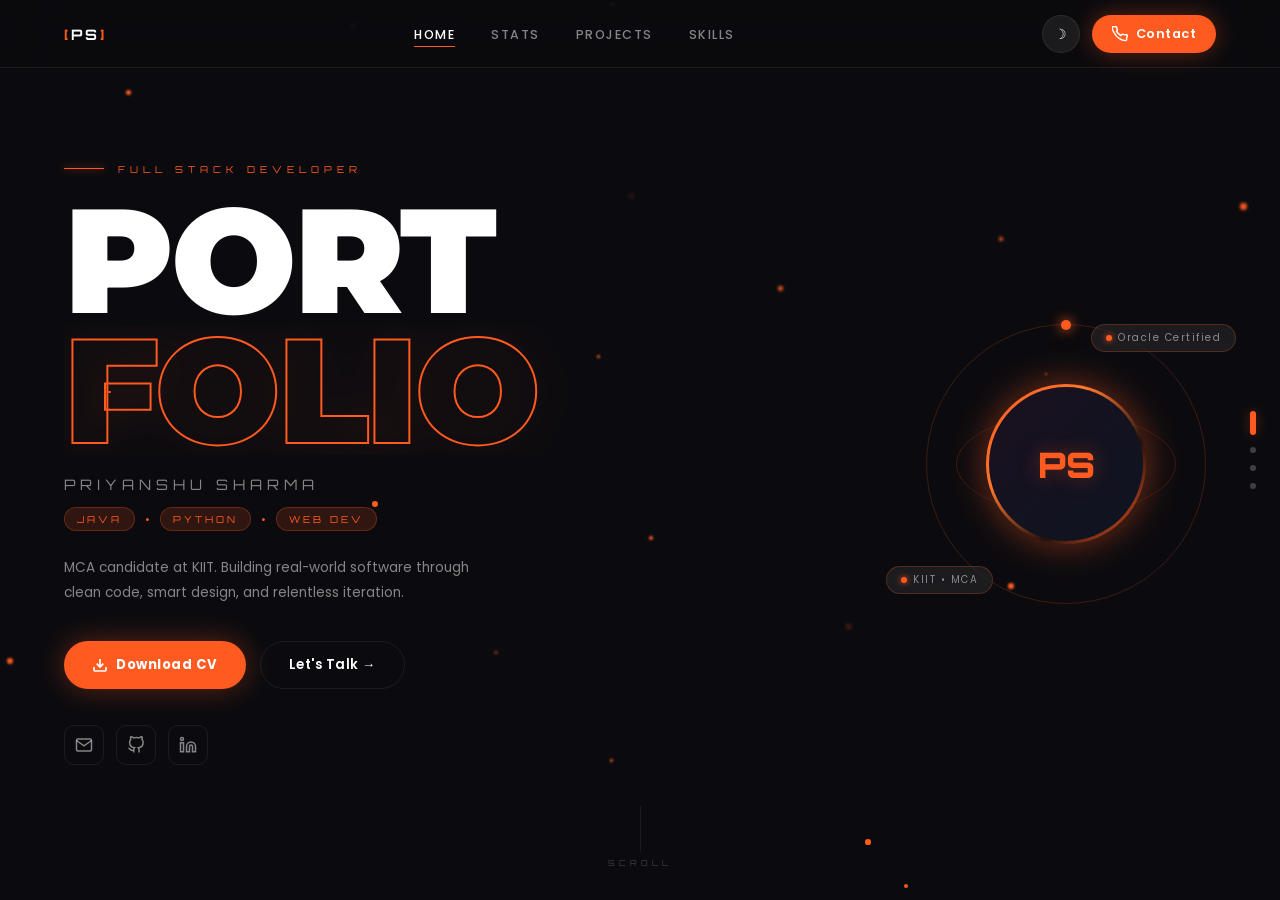
==== commit ff2c843e: "modifiaction 2.3" ====
--- a/index.html
+++ b/index.html
@@ -93,7 +93,7 @@
         </p>
 
         <div class="hero-ctas reveal" style="--d:.65s">
-          <a href="assets/Priyanshu_Sharma_CV.pdf" download class="btn-primary">
+          <a href="priyanshu_sharma_cv_1.pdf" download class="btn-primary">
             <svg width="16" height="16" viewBox="0 0 24 24" fill="none" stroke="currentColor" stroke-width="2.5"><path d="M21 15v4a2 2 0 01-2 2H5a2 2 0 01-2-2v-4"/><polyline points="7 10 12 15 17 10"/><line x1="12" y1="15" x2="12" y2="3"/></svg>
             Download CV
           </a>
@@ -102,13 +102,13 @@
 
         <!-- Socials strip -->
         <div class="hero-socials reveal" style="--d:.75s">
-          <a href="mailto:priyanshusharma18015@gmail.com" class="social-link" aria-label="Email">
+          <a href="mailto:priyanshusharma02098@gmail.com" class="social-link" aria-label="Email">
             <svg width="18" height="18" viewBox="0 0 24 24" fill="none" stroke="currentColor" stroke-width="2"><path d="M4 4h16c1.1 0 2 .9 2 2v12c0 1.1-.9 2-2 2H4c-1.1 0-2-.9-2-2V6c0-1.1.9-2 2-2z"/><polyline points="22,6 12,13 2,6"/></svg>
           </a>
-          <a href="https://github.com/priyanshusharma445" target="_blank" class="social-link" aria-label="GitHub">
+          <a href="https://github.com/prynsu445" target="_blank" class="social-link" aria-label="GitHub">
             <svg width="18" height="18" viewBox="0 0 24 24" fill="none" stroke="currentColor" stroke-width="2"><path d="M9 19c-5 1.5-5-2.5-7-3m14 6v-3.87a3.37 3.37 0 00-.94-2.61c3.14-.35 6.44-1.54 6.44-7A5.44 5.44 0 0020 4.77 5.07 5.07 0 0019.91 1S18.73.65 16 2.48a13.38 13.38 0 00-7 0C6.27.65 5.09 1 5.09 1A5.07 5.07 0 005 4.77a5.44 5.44 0 00-1.5 3.78c0 5.42 3.3 6.61 6.44 7A3.37 3.37 0 009 18.13V22"/></svg>
           </a>
-          <a href="https://linkedin.com/in/priyanshu-sharma" target="_blank" class="social-link" aria-label="LinkedIn">
+          <a href="https://www.linkedin.com/in/priyanshu-sharma-182ab72b7 " target="_blank" class="social-link" aria-label="LinkedIn">
             <svg width="18" height="18" viewBox="0 0 24 24" fill="none" stroke="currentColor" stroke-width="2"><path d="M16 8a6 6 0 016 6v7h-4v-7a2 2 0 00-2-2 2 2 0 00-2 2v7h-4v-7a6 6 0 016-6z"/><rect x="2" y="9" width="4" height="12"/><circle cx="4" cy="4" r="2"/></svg>
           </a>
         </div>
@@ -397,10 +397,10 @@
             <div class="tl-dot"></div>
             <div class="tl-line"></div>
             <div class="tl-content">
-              <span class="tl-year">2025 – Present</span>
+              <span class="tl-year">2025 – 2027</span>
               <h4>Master of Computer Applications</h4>
               <p>Kalinga Institute of Industrial Technology (KIIT)</p>
-              <span class="tl-cgpa">CGPA: 7.5</span>
+              <span class="tl-cgpa">CGPA: 7.7</span>
             </div>
           </div>
           <div class="tl-item">
@@ -451,7 +451,7 @@
     </div>
 
     <div class="sb-links">
-      <a href="mailto:priyanshusharma18015@gmail.com" class="sb-item">
+      <a href="mailto:priyanshusharma02098@gmail.com" class="sb-item">
         <div class="sbi-icon">
           <svg width="18" height="18" viewBox="0 0 24 24" fill="none" stroke="currentColor" stroke-width="2"><path d="M4 4h16c1.1 0 2 .9 2 2v12c0 1.1-.9 2-2 2H4c-1.1 0-2-.9-2-2V6c0-1.1.9-2 2-2z"/><polyline points="22,6 12,13 2,6"/></svg>
         </div>
@@ -480,7 +480,7 @@
           <span class="sbi-val">Kolkata, India</span>
         </div>
       </div>
-      <a href="https://linkedin.com/in/priyanshu-sharma" target="_blank" class="sb-item">
+      <a href="https://www.linkedin.com/in/priyanshu-sharma-182ab72b7 " target="_blank" class="sb-item">
         <div class="sbi-icon">
           <svg width="18" height="18" viewBox="0 0 24 24" fill="none" stroke="currentColor" stroke-width="2"><path d="M16 8a6 6 0 016 6v7h-4v-7a2 2 0 00-2-2 2 2 0 00-2 2v7h-4v-7a6 6 0 016-6z"/><rect x="2" y="9" width="4" height="12"/><circle cx="4" cy="4" r="2"/></svg>
         </div>
@@ -490,7 +490,7 @@
         </div>
         <span class="sbi-arr">→</span>
       </a>
-      <a href="https://github.com/priyanshusharma445" target="_blank" class="sb-item">
+      <a href="https://github.com/prynsu445" target="_blank" class="sb-item">
         <div class="sbi-icon">
           <svg width="18" height="18" viewBox="0 0 24 24" fill="none" stroke="currentColor" stroke-width="2"><path d="M9 19c-5 1.5-5-2.5-7-3m14 6v-3.87a3.37 3.37 0 00-.94-2.61c3.14-.35 6.44-1.54 6.44-7A5.44 5.44 0 0020 4.77 5.07 5.07 0 0019.91 1S18.73.65 16 2.48a13.38 13.38 0 00-7 0C6.27.65 5.09 1 5.09 1A5.07 5.07 0 005 4.77a5.44 5.44 0 00-1.5 3.78c0 5.42 3.3 6.61 6.44 7A3.37 3.37 0 009 18.13V22"/></svg>
         </div>
@@ -503,11 +503,11 @@
     </div>
 
     <div class="sb-actions">
-      <a href="assets/Priyanshu_Sharma_CV.pdf" download class="sb-cv-btn">
+      <a href="priyanshu_sharma_cv_1.pdf" download class="sb-cv-btn">
         <svg width="16" height="16" viewBox="0 0 24 24" fill="none" stroke="currentColor" stroke-width="2.5"><path d="M21 15v4a2 2 0 01-2 2H5a2 2 0 01-2-2v-4"/><polyline points="7 10 12 15 17 10"/><line x1="12" y1="15" x2="12" y2="3"/></svg>
         Download CV
       </a>
-      <a href="mailto:priyanshusharma18015@gmail.com" class="sb-hire-btn">
+      <a href="mailto:priyanshusharma02098@gmail.com" class="sb-hire-btn">
         Hire Me ✦
       </a>
     </div>
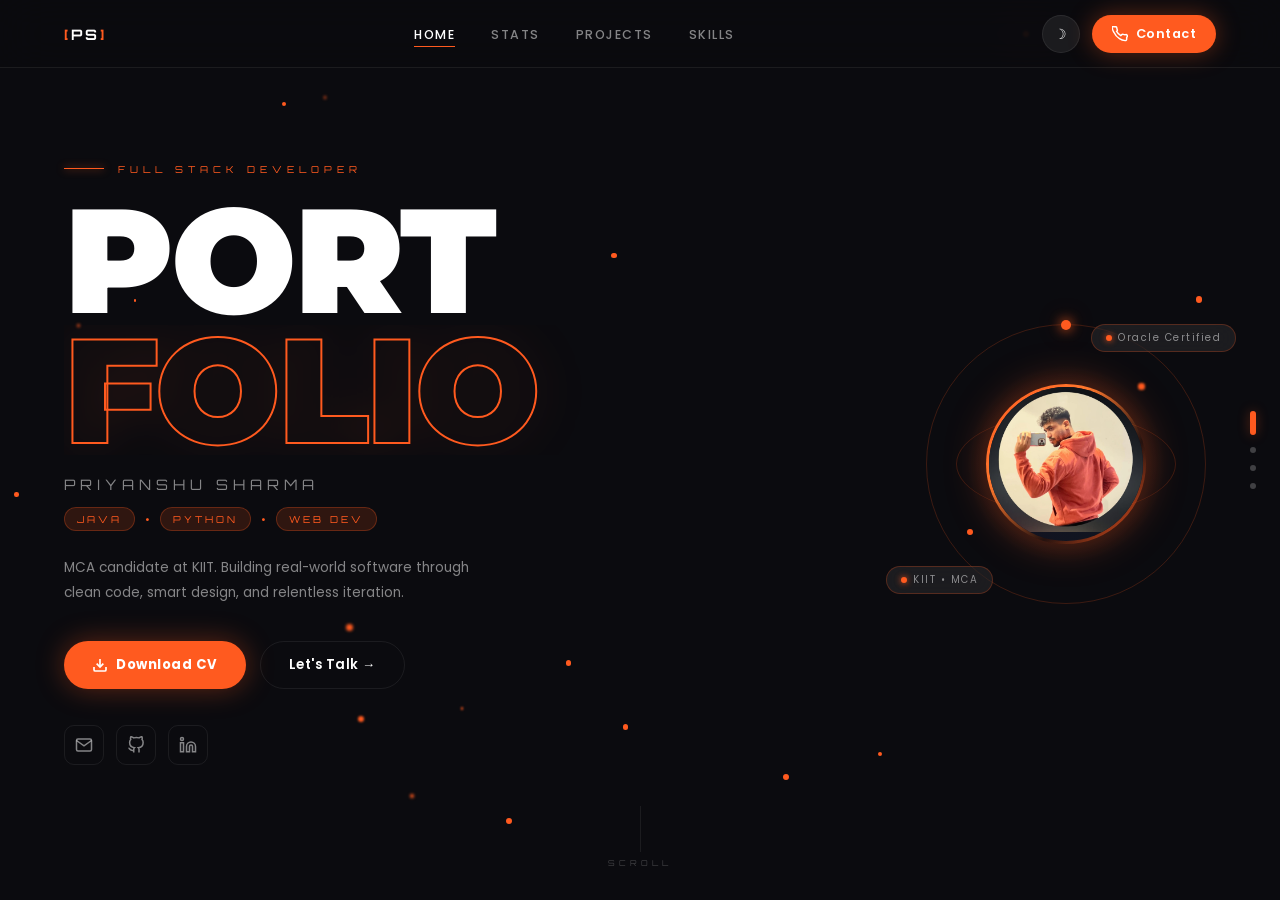
==== commit 346a8d49: "modification 2.3 picture" ====
--- a/index.html
+++ b/index.html
@@ -134,10 +134,10 @@
             <div class="profile-img-wrap">
               <!-- Placeholder gradient avatar (replace src with real photo) -->
               <div class="profile-placeholder">
-                <span class="profile-initials">PS</span>
+                <span class="profile-initials"><img src="myself.jpeg" alt="Priyanshu Sharma" class="profile-img"/> </span>
               </div>
-              <!-- Uncomment below and add real photo:
-              <img src="assets/profile.jpg" alt="Priyanshu Sharma" class="profile-img"/> -->
+              
+              <img src="myself.jpeg" alt="Priyanshu Sharma" class="profile-img"/> 
             </div>
           </div>
 
@@ -457,7 +457,7 @@
         </div>
         <div class="sbi-text">
           <span class="sbi-label">Email</span>
-          <span class="sbi-val">priyanshusharma18015@gmail.com</span>
+          <span class="sbi-val">priyanshusharma02098@gmail.com</span>
         </div>
         <span class="sbi-arr">→</span>
       </a>
@@ -496,7 +496,7 @@
         </div>
         <div class="sbi-text">
           <span class="sbi-label">GitHub</span>
-          <span class="sbi-val">priyanshusharma445</span>
+          <span class="sbi-val">prynsu445</span>
         </div>
         <span class="sbi-arr">→</span>
       </a>
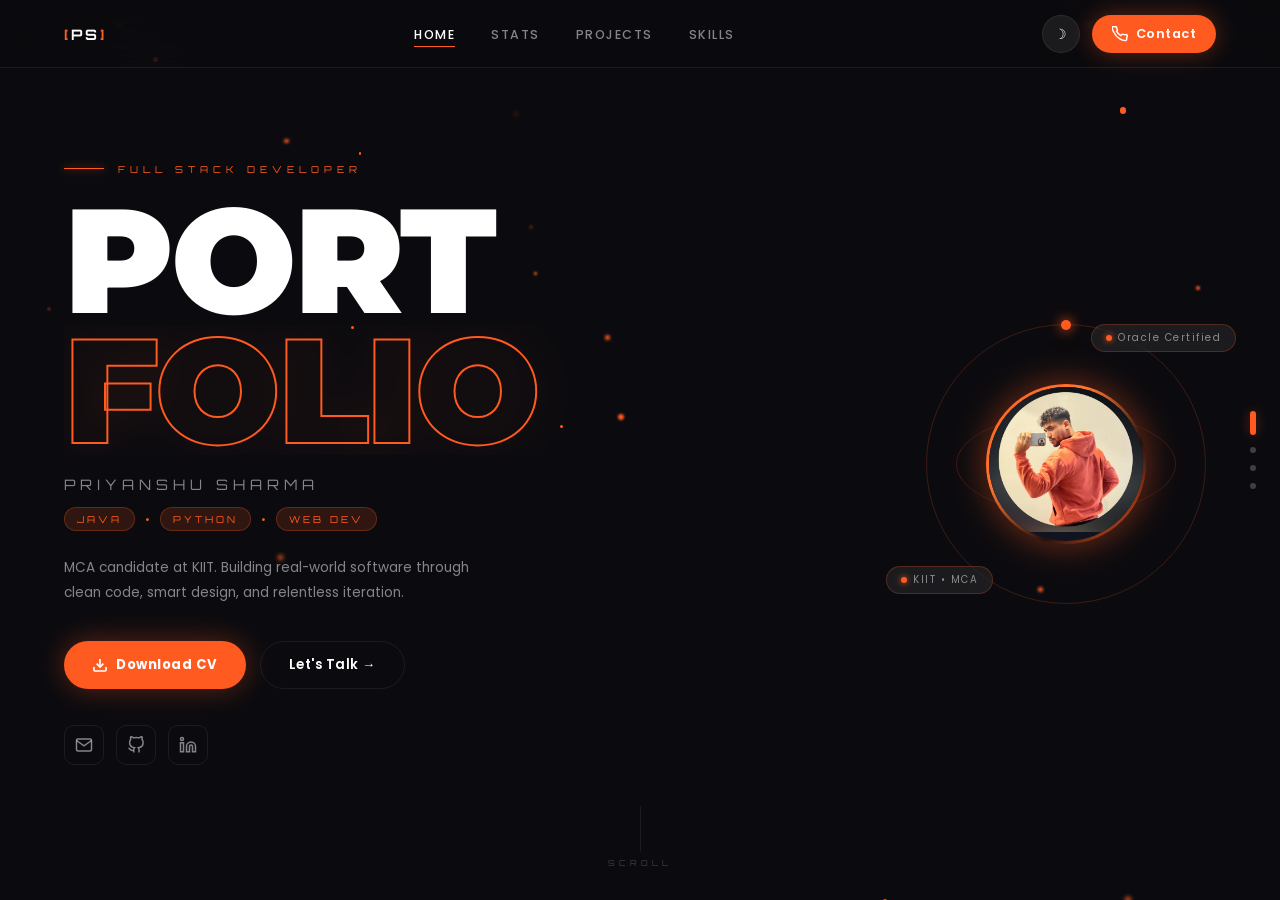
==== commit 9d707919: "adding some locaton hover effect" ====
--- a/index.html
+++ b/index.html
@@ -137,7 +137,7 @@
                 <span class="profile-initials"><img src="myself.jpeg" alt="Priyanshu Sharma" class="profile-img"/> </span>
               </div>
               
-              <img src="myself.jpeg" alt="Priyanshu Sharma" class="profile-img"/> 
+               
             </div>
           </div>
 
@@ -471,7 +471,7 @@
         </div>
         <span class="sbi-arr">→</span>
       </a>
-      <div class="sb-item no-link">
+      <div class="sb-item ">
         <div class="sbi-icon">
           <svg width="18" height="18" viewBox="0 0 24 24" fill="none" stroke="currentColor" stroke-width="2"><path d="M21 10c0 7-9 13-9 13s-9-6-9-13a9 9 0 0118 0z"/><circle cx="12" cy="10" r="3"/></svg>
         </div>
--- a/style.css
+++ b/style.css
@@ -492,7 +492,10 @@
 /* ══════════════════════════════════════════════════════════
    SLIDE 2 — STATS
    ══════════════════════════════════════════════════════════ */
-#slide2 { background: #09080a; }
+#slide2 {
+  background: var(--bg);
+  transition: background .5s var(--ease);
+}
 
 .desk-bg { position: absolute; inset: 0; z-index: 0; }
 .desk-lamp-glow {
@@ -502,10 +505,27 @@
   animation: lampF 4s ease-in-out infinite alternate;
 }
 .desk-ambient {
-  position: absolute; inset: 0;
   background:
-    radial-gradient(ellipse at 80% 20%, rgba(255,90,31,.06) 0%, transparent 50%),
-    linear-gradient(160deg, #09080a 0%, #110a03 60%, #09080a 100%);
+    radial-gradient(
+      ellipse at 80% 20%,
+      var(--glow-sm) 0%,
+      transparent 50%
+    ),
+    linear-gradient(
+      160deg,
+      var(--bg) 0%,
+      var(--bg2) 60%,
+      var(--bg) 100%
+    );
+  transition: background .5s var(--ease);
+}
+
+[data-theme="light"] .desk-lamp-glow {
+  background: radial-gradient(
+    ellipse at 30% 100%,
+    rgba(255,90,31,.12) 0%,
+    transparent 60%
+  );
 }
 @keyframes lampF { from{opacity:.6} to{opacity:1} }
 
@@ -536,8 +556,8 @@
 
 .stat-card {
   position: relative;
-  background: rgba(255,255,255,.04);
-  border: 1px solid rgba(255,90,31,.18);
+  background: var(--surface);
+  border: 1px solid var(--border-o);
   border-radius: var(--radius);
   padding: 32px 20px 28px;
   text-align: center;
